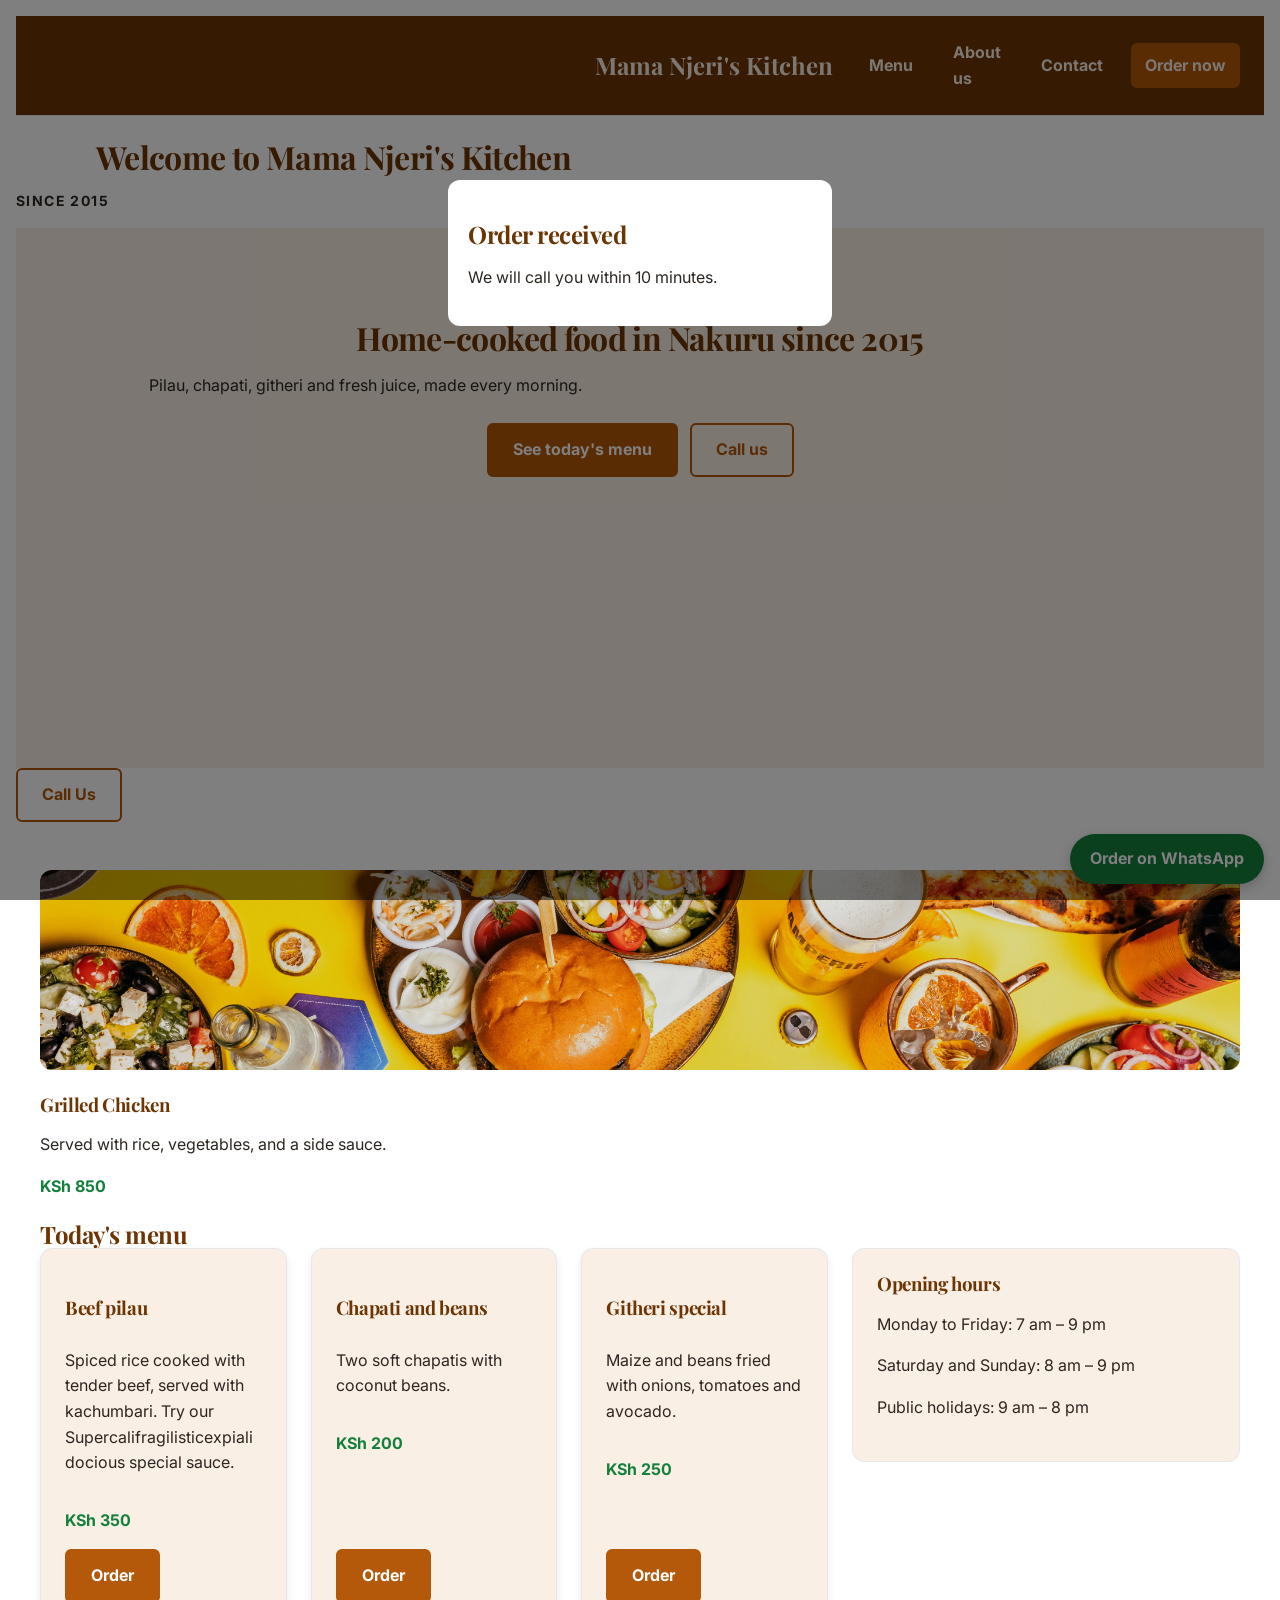
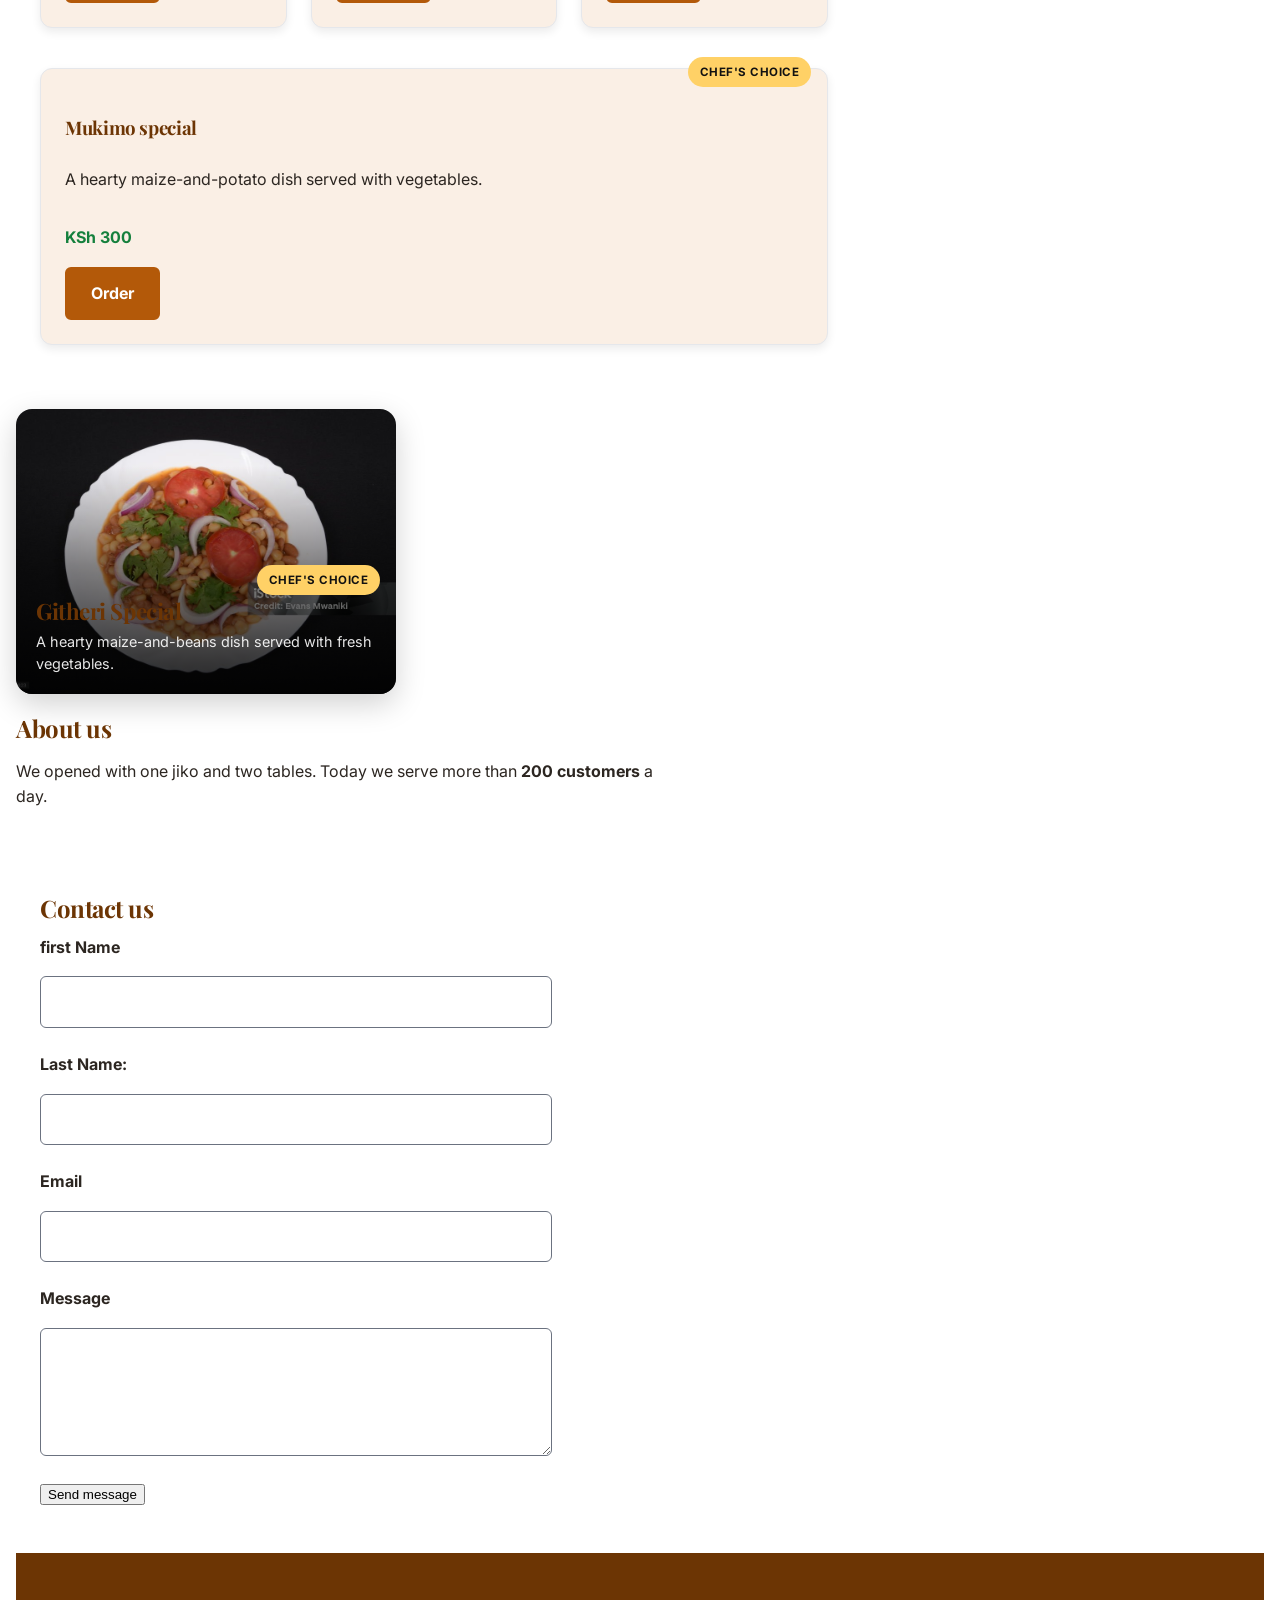
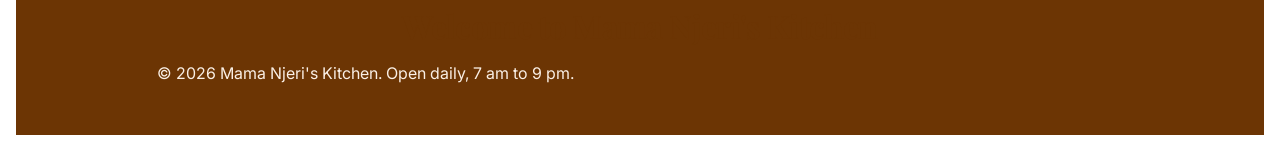
==== index.html @ 6c10e39e "Move site files to repository root" ====
<!doctype html>
<html lang="en">
  <head>
    <meta charset="UTF-8" />
    <meta name="viewport" content="width=device-width, initial-scale=1.0" />
    <title>Mama Njeri's Kitchen</title>
    <link rel="stylesheet" href="styles.css" />
    <link rel="stylesheet" href="styles.css">
    <link rel="stylesheet" href="debug.css">
</head>

</style>
  </head>
  <body>
    <header class="site-header">
      <div class="container">
        <h1>Welcome to Mama Njeri's Kitchen</h1>
      </div>
      <p class="logo">Mama Njeri's Kitchen</p>
      <nav class="main-nav">
        <a href="#menu">Menu</a>
        <a href="#about">About us</a>
        <a href="#contact">Contact</a>
        <a class="button" href="#contact">Order now</a>
      </nav>
      <link rel="preconnect" href="https://fonts.googleapis.com" />
      <link rel="preconnect" href="https://fonts.gstatic.com" crossorigin />
      <link
           href="https://fonts.googleapis.com/css2?family=Inter:wght@400;700&family=Playfair+Display:wght@700&display=swap" rel="stylesheet"/>
      <link rel="stylesheet" href="styles.css" />
      <link rel="stylesheet" href="debug.css" />
    </header>

    <main>
      <div class="container">
        <h1>Welcome to Mama Njeri's Kitchen</h1>
      </div>
       <div class="backdrop">
       <div class="dialog">
       <h2>Order received</h2>
       <p>We will call you within 10 minutes.</p>
      </div>
      </div>
      <p class="eyebrow">Since 2015</p>
      <section class="hero">
  <h1>Home-cooked food in Nakuru since 2015</h1>

  <p>Pilau, chapati, githeri and fresh juice, made every morning.</p>

  <div class="hero__actions">
    <a class="button" href="#menu">See today's menu</a>

    <a class="button button--secondary" href="tel:+254717544278"> Call us </a>
  </div>
</section>
      <section class="order-section">
      <a
        class="whatsapp-button"
        href="https://wa.me/254712345678?   text=Hello%2C%20I%20would%20like%20to%20place%20an%20order."
        target="_blank" rel="noopener" >Order on WhatsApp
        <a class="button button--secondary" href="tel:+254712345678">Call Us</a>
      </a>
    </section>


      <section id="menu">
  <div class="menu-card">
    <img
      src="images/adrian-infernus-food.jpg"
      alt="Grilled chicken served with rice and vegetables"
      class="menu-card-image"
    />
    <h3>Grilled Chicken</h3>
    <p>Served with rice, vegetables, and a side sauce.</p>
    <p class="price">KSh 850</p>
  </div>

  <h2>Today's menu</h2>

  <div class="menu-layout">
    <div class="menu-list">
      <article class="card">
        <h3>Beef pilau</h3>
        <p>
          Spiced rice cooked with tender beef, served with kachumbari.
          Try our Supercalifragilisticexpialidocious special sauce.
        </p>
        <p class="price">KSh 350</p>
        <a class="button" href="#contact">Order</a>
      </article>

      <article class="card">
        <h3>Chapati and beans</h3>
        <p>Two soft chapatis with coconut beans.</p>
        <p class="price">KSh 200</p>
        <a class="button" href="#contact">Order</a>
      </article>

      <article class="card featured">
        <h3>Githeri special</h3>
        <p>Maize and beans fried with onions, tomatoes and avocado.</p>
        <p class="price">KSh 250</p>
        <a class="button" href="#contact">Order</a>
      </article>

      <article class="card featured">
        <span class="badge">Chef's choice</span>
        <h3>Mukimo special</h3>
        <p>A hearty maize-and-potato dish served with vegetables.</p>
        <p class="price">KSh 300</p>
        <a class="button" href="#contact">Order</a>
      </article>
    </div>

    <aside class="opening-hours" aria-labelledby="opening-hours-title">
      <h3 id="opening-hours-title">Opening hours</h3>
      <p>Monday to Friday: 7 am – 9 pm</p>
      <p>Saturday and Sunday: 8 am – 9 pm</p>
      <p>Public holidays: 9 am – 8 pm</p>
    </aside>
  </div>
</section>
    <article class="overlay-card">
        <img 
          src="images/Special-Githeri.jpg" width="1200px"
          alt="A plate of githeri served with fresh vegetables"
          class="overlay-card__image">

      <div class="overlay-card__overlay" aria-hidden="true"></div>

      <div class="overlay-card__content">
       <span class="badge">Chef's choice</span>
       <h3 class="overlay-card__title">Githeri Special</h3>
        <p class="overlay-card__text">
         A hearty maize-and-beans dish served with fresh vegetables.
       </p>
    </div>
    </article>


      </section>

      <section id="about">
        <h2>About us</h2>
        <p>
          We opened with one jiko and two tables. Today we serve more than
          <strong>200 customers</strong> a day.
        </p>
      </section>

      <section id="contact">
        <h2>Contact us</h2>
        <p class ="is-hidden">
          Thank you, we will reply within a day.

        </p>
        <form class="contact-form">
          <label for="firstname"> first Name</label>
          <input  type="text" id="firstname" name="firstname"
            type="text" autocomplete="given-name"
          />
          <label for="lastName">Last Name:</label>
          <input name="lastName" id="lastName"
            type="text" autocomplete="family-name"
          />
          <label for="email">Email</label>
          <input type="email" id="email" name="email"
            type="email" autocomplete="off"
          />
          <label for="message">Message</label>
          <textarea id="message" name="message" rows="4"></textarea>
          <button type="submit">Send message</button>
        </form>
      </section>
    </main>
    <footer class="site-footer">
      <div class="container">
        <h1>Welcome to Mama Njeri's Kitchen</h1>
      </div>
      <p>&copy; 2026 Mama Njeri's Kitchen. Open daily, 7 am to 9 pm.</p>
    </footer>
  </body>
</html>
---- styles.css ----
/* =========================================
   Design tokens
   ========================================= */

:root {
  --color-primary: hsl(28 90% 37%);
  --color-primary-light: hsl(28 76% 56%);
  --color-primary-dark: hsl(28 92% 22%);
  --color-primary-tint: hsl(28 67% 94%);
  --color-text: hsl(28 15% 15%);
  --color-text-light: hsl(28 15% 95%);
  --color-background: hsl(0 0% 100%);
  --color-link: hsl(28 90% 30%);
  --color-surface: hsl(0 0% 100%);
  --color-border: hsl(220 13% 91%);

  --font-family-base: "Inter", Arial, sans-serif;
  --font-family-heading: "Playfair Display", Georgia, serif;
  --font-size-small: 0.875rem;
  --font-size-body: 1rem;
  --font-size-large: 1.25rem;
  --font-size-heading: 1.5rem;
  --font-size-display: 2rem;
  --font-weight-normal: 400;
  --font-weight-bold: 700;

  --space-1: 0.25rem;
  --space-2: 0.5rem;
  --space-3: 0.75rem;
  --space-4: 1rem;
  --space-5: 1.25rem;
  --space-6: 1.5rem;
  --space-8: 2rem;
  --section-spacing: 3rem;

  --card-padding: 1.5rem;
  --card-border: var(--color-border);
  --card-radius: 12px;
  --menu-card-padding: 1.5rem;
  --menu-card-border-color: var(--color-border);
  --menu-card-border-radius: 12px;
  --menu-card-shadow: 0 4px 10px rgb(0 0 0 / 0.08);

  --z-badge: 1;
  --z-header: 10;
  --z-floating: 20;
  --z-modal: 100;
}

/* =========================================
   Reset and base styles
   ========================================= */

*,
*::before,
*::after {
  box-sizing: border-box;
}

html {
  scroll-padding-top: 5rem;
  scroll-behavior: smooth;
}

body {
  margin: 0;
  padding: var(--space-4);
  font-family: var(--font-family-base);
  font-size: var(--font-size-body);
  font-weight: var(--font-weight-normal);
  line-height: 1.6;
  color: var(--color-text);
  background-color: var(--color-background);
}

h1,
h2,
h3 {
  font-family: var(--font-family-heading);
  color: var(--color-primary-dark);
  line-height: 1.2;
  font-weight: var(--font-weight-bold);
  letter-spacing: -0.02em;
}

h1 {
  font-size: var(--font-size-display);
  margin-bottom: 0;
}

h2 {
  font-size: var(--font-size-heading);
  margin-bottom: 0;
}

h3 {
  margin-top: var(--space-6);
  margin-bottom: var(--space-3);
}

p,
li {
  max-width: 65ch;
}

p {
  margin-bottom: 1rem;
}

a {
  color: var(--color-link);
}

img {
  display: block;
  max-width: 100%;
  height: auto;
}

.container {
  width: min(100% - 2rem, 68rem);
  margin-inline: auto;
}

/* =========================================
   Header and navigation
   ========================================= */

.site-header {
  position: sticky;
  top: 0;
  z-index: var(--z-header);
  display: flex;
  flex-direction: row;
  align-items: center;
  justify-content: space-between;
  gap: var(--space-6);
  padding: var(--space-4) var(--space-6);
  background-color: var(--color-primary-dark);
  color: var(--color-primary-tint);
  border-bottom: 1px solid var(--color-border);
}

.logo {
  margin: 0;
  color: var(--color-primary-tint);
  font-family: var(--font-family-heading);
  font-size: 1.5rem;
  font-weight: var(--font-weight-bold);
  white-space: nowrap;
}

.logo-image {
  width: 3rem;
  height: 3rem;
  border-radius: 50%;
  object-fit: cover;
  flex-shrink: 0;
}

.main-nav {
  flex: 1;
  display: flex;
  flex-direction: row;
  align-items: center;
  gap: var(--space-4);
}

.main-nav a {
  display: inline-block;
  padding: var(--space-2) var(--space-3);
  color: var(--color-primary-tint);
  text-decoration: none;
  font-weight: var(--font-weight-bold);
  border-radius: 6px;
  transition:
    background-color 0.2s ease,
    color 0.2s ease;
}

.main-nav a:hover {
  background-color: rgb(255 255 255 / 0.12);
  color: #fff;
  text-decoration: underline;
}

.main-nav a:focus-visible {
  outline: 3px solid #f59e0b;
  outline-offset: 3px;
  background-color: rgb(255 255 255 / 0.12);
  color: #fff;
}

.main-nav .button {
  margin-left: auto;
  white-space: nowrap;
}

@media (max-width: 600px) {
  .site-header {
    flex-direction: column;
    align-items: flex-start;
  }

  .main-nav {
    flex-wrap: wrap;
  }
}

/* =========================================
   Hero and buttons
   ========================================= */

.hero {
  min-height: 60vh;
  padding: 4rem var(--space-6);
  margin-bottom: 0;
  text-align: center;
  background-color: var(--color-primary-tint);
}

.hero h1 {
  margin-bottom: var(--space-2);
}

.hero p {
  margin-bottom: 0;
}

.hero__actions {
  display: flex;
  flex-direction: column;
  align-items: center;
  gap: var(--space-3);
  margin-top: var(--space-6);
}

@media (min-width: 640px) {
  .hero__actions {
    flex-direction: row;
    justify-content: center;
    flex-wrap: wrap;
  }
}

.eyebrow {
  font-family: var(--font-family-base);
  font-size: var(--font-size-small);
  font-weight: var(--font-weight-bold);
  letter-spacing: 0.1em;
  text-transform: uppercase;
}

.button {
  display: inline-block;
  padding: var(--space-3) var(--space-6);
  color: #fff;
  background-color: var(--color-primary);
  border: 2px solid var(--color-primary);
  border-radius: 6px;
  font: inherit;
  font-weight: var(--font-weight-bold);
  text-decoration: none;
  cursor: pointer;
  transition:
    background-color 200ms ease,
    border-color 200ms ease,
    transform 100ms ease;
}

.button:hover {
  background-color: var(--color-primary-dark);
  border-color: var(--color-primary-dark);
}

.button:focus-visible {
  outline: 3px solid #f59e0b;
  outline-offset: 2px;
}

.button:active {
  transform: scale(0.97);
}

.button--secondary {
  color: var(--color-primary);
  background-color: transparent;
  border-color: currentColor;
}

.button--secondary:hover {
  color: #fff;
  background-color: var(--color-primary-light);
  border-color: var(--color-primary-light);
}

.menu-layout {
  display: flex;
  flex-wrap: wrap;
  align-items: flex-start;
  gap: var(--space-6);
}

.menu-list {
  flex: 1 1 40rem;
  min-width: 0;
}

.opening-hours {
  flex: 1 1 15rem;
  min-width: 0;
  padding: var(--card-padding);
  background-color: var(--color-primary-tint);
  border: 1px solid var(--card-border);
  border-radius: var(--card-radius);
}

.opening-hours h3 {
  margin-top: 0;
}
/* =========================================
   Menu cards
   ========================================= */

#menu {
  padding: var(--section-spacing) var(--space-6);
}

.menu-list {
  display: flex;
  flex-wrap: wrap;
  align-items: stretch;
  gap: var(--space-6);
}

.card {
  position: relative;
  display: flex;
  flex-direction: column;
  flex: 1 1 15rem;
  width: 100%;
  max-width: 100%;
  min-width: 0;
  margin-bottom: var(--space-4);
  padding: var(--card-padding);
  background-color: var(--color-primary-tint);
  border: 1px solid var(--card-border);
  border-radius: var(--card-radius);
  box-shadow: var(--menu-card-shadow);
  transition:
    transform 200ms ease-out,
    box-shadow 200ms ease-out;
}

.card:hover {
  transform: translateY(-4px);
  box-shadow: 0 8px 20px rgb(0 0 0 / 0.12);
}

.card h3,
.card p {
  min-width: 0;
  overflow-wrap: anywhere;
}

.card .button {
  margin-top: auto;
  align-self: flex-start;
}

.card + .card {
  margin-top: 0;
}

.menu-card-image {
  display: block;
  width: 100%;
  max-width: 100%;
  height: 200px;
  margin-bottom: var(--space-4);
  border-radius: var(--menu-card-border-radius);
  object-fit: cover;
}

.price,
.phone {
  color: #15803d;
  font-weight: var(--font-weight-bold);
  white-space: nowrap;
}

.badge {
  position: absolute;
  top: -0.75rem;
  right: var(--space-4);
  z-index: var(--z-badge);
  display: inline-block;
  margin-bottom: var(--space-2);
  padding: 0.35rem var(--space-3);
  color: #111;
  background-color: #ffd166;
  border-radius: 999px;
  font-size: 0.72rem;
  font-weight: var(--font-weight-bold);
  letter-spacing: 0.04em;
  text-transform: uppercase;
}

.old-price {
  text-decoration: line-through;
}

@media (max-width: 700px) {
  .menu-list {
    flex-direction: column;
  }
}

/* =========================================
   Overlay card
   ========================================= */

.overlay-card {
  position: relative;
  width: 100%;
  max-width: 380px;
  overflow: hidden;
  border-radius: 1rem;
  box-shadow: 0 10px 30px rgb(0 0 0 / 0.18);
  isolation: isolate;
}

.overlay-card__image {
  display: block;
  width: 100%;
  aspect-ratio: 4 / 3;
  object-fit: cover;
  transition: transform 0.4s ease;
}

.overlay-card:hover .overlay-card__image {
  transform: scale(1.05);
}

.overlay-card__overlay {
  position: absolute;
  inset: 0;
  z-index: 1;
  background: linear-gradient(
    to top,
    rgb(0 0 0 / 0.85) 0%,
    rgb(0 0 0 / 0.45) 45%,
    rgb(0 0 0 / 0) 80%
  );
  pointer-events: none;
}

.overlay-card__content {
  position: absolute;
  inset: auto 0 0 0;
  z-index: 2;
  padding: var(--space-5);
  color: #fff;
}

.overlay-card__title {
  margin: 0 0 0.35rem;
  font-size: clamp(1.15rem, 2.5vw, 1.4rem);
  font-weight: var(--font-weight-bold);
  line-height: 1.25;
}

.overlay-card__text {
  margin: 0;
  font-size: 0.9rem;
  line-height: 1.5;
  color: rgb(255 255 255 / 0.9);
}

/* =========================================
   Dialog
   ========================================= */

.backdrop {
  position: fixed;
  inset: 0;
  z-index: var(--z-modal);
  background-color: rgb(0 0 0 / 0.5);
}

.dialog {
  max-width: 24rem;
  margin: 20vh auto 0;
  padding: var(--space-5);
  background-color: var(--color-surface);
  border-radius: 12px;
}

/* =========================================
   Contact form
   ========================================= */

#contact {
  padding: var(--section-spacing) var(--space-6);
}

.contact-form {
  display: flex;
  flex-direction: column;
  gap: var(--space-3);
  max-width: 32rem;
}

.contact-form label {
  display: block;
  margin-top: var(--space-3);
  margin-bottom: var(--space-1);
  font-weight: var(--font-weight-bold);
}

.contact-form input,
.contact-form textarea {
  display: block;
  width: 100%;
  max-width: 32rem;
  padding: var(--space-3);
  color: #1f2937;
  font: inherit;
  background-color: var(--color-surface);
  border: 1px solid #6b7280;
  border-radius: 6px;
  transition:
    border-color 200ms ease,
    box-shadow 200ms ease;
}

.contact-form textarea {
  resize: vertical;
}

.contact-form input:focus,
.contact-form textarea:focus {
  border-color: var(--color-primary);
  box-shadow: 0 0 0 3px rgb(230 126 34 / 0.25);
  outline: 3px solid var(--color-primary-light);
  outline-offset: 2px;
}

.contact-form input[type="email"]:user-invalid {
  border-color: #dc2626;
  background-color: #fef2f2;
  box-shadow: 0 0 0 3px rgb(220 38 38 / 0.2);
}

.email-error {
  display: none;
  margin-top: 0.35rem;
  color: #dc2626;
  font-size: var(--font-size-small);
}

.contact-form input[type="email"]:user-invalid + .email-error {
  display: block;
}

.contact-form button {
  align-self: flex-start;
  margin-top: var(--space-4);
}

/* =========================================
   WhatsApp button
   ========================================= */

.whatsapp-button {
  position: fixed;
  right: var(--space-4);
  bottom: var(--space-4);
  z-index: var(--z-floating);
  padding: var(--space-3) var(--space-5);
  color: #fff;
  background-color: #15803d;
  border-radius: 999px;
  font-weight: var(--font-weight-bold);
  text-decoration: none;
  box-shadow: 0 4px 12px rgb(0 0 0 / 0.2);
}

/* =========================================
   Footer
   ========================================= */

.site-footer {
  padding: var(--space-8) var(--space-6);
  color: var(--color-primary-tint);
  text-align: center;
  background-color: var(--color-primary-dark);
}

/* =========================================
   Utilities
   ========================================= */

.is-hidden {
  display: none;
}

.visually-hidden {
  position: absolute;
  width: 1px;
  height: 1px;
  padding: 0;
  margin: -1px;
  overflow: hidden;
  clip-path: inset(50%);
  white-space: nowrap;
  border: 0;
}

/* =========================================
   Reduced motion
   ========================================= */

@media (prefers-reduced-motion: reduce) {
  *,
  *::before,
  *::after {
    animation-duration: 0.01ms !important;
    animation-iteration-count: 1 !important;
    transition-duration: 0.01ms !important;
    scroll-behavior: auto !important;
  }
}
---- styles.css ----
/* =========================================
   Design tokens
   ========================================= */

:root {
  --color-primary: hsl(28 90% 37%);
  --color-primary-light: hsl(28 76% 56%);
  --color-primary-dark: hsl(28 92% 22%);
  --color-primary-tint: hsl(28 67% 94%);
  --color-text: hsl(28 15% 15%);
  --color-text-light: hsl(28 15% 95%);
  --color-background: hsl(0 0% 100%);
  --color-link: hsl(28 90% 30%);
  --color-surface: hsl(0 0% 100%);
  --color-border: hsl(220 13% 91%);

  --font-family-base: "Inter", Arial, sans-serif;
  --font-family-heading: "Playfair Display", Georgia, serif;
  --font-size-small: 0.875rem;
  --font-size-body: 1rem;
  --font-size-large: 1.25rem;
  --font-size-heading: 1.5rem;
  --font-size-display: 2rem;
  --font-weight-normal: 400;
  --font-weight-bold: 700;

  --space-1: 0.25rem;
  --space-2: 0.5rem;
  --space-3: 0.75rem;
  --space-4: 1rem;
  --space-5: 1.25rem;
  --space-6: 1.5rem;
  --space-8: 2rem;
  --section-spacing: 3rem;

  --card-padding: 1.5rem;
  --card-border: var(--color-border);
  --card-radius: 12px;
  --menu-card-padding: 1.5rem;
  --menu-card-border-color: var(--color-border);
  --menu-card-border-radius: 12px;
  --menu-card-shadow: 0 4px 10px rgb(0 0 0 / 0.08);

  --z-badge: 1;
  --z-header: 10;
  --z-floating: 20;
  --z-modal: 100;
}

/* =========================================
   Reset and base styles
   ========================================= */

*,
*::before,
*::after {
  box-sizing: border-box;
}

html {
  scroll-padding-top: 5rem;
  scroll-behavior: smooth;
}

body {
  margin: 0;
  padding: var(--space-4);
  font-family: var(--font-family-base);
  font-size: var(--font-size-body);
  font-weight: var(--font-weight-normal);
  line-height: 1.6;
  color: var(--color-text);
  background-color: var(--color-background);
}

h1,
h2,
h3 {
  font-family: var(--font-family-heading);
  color: var(--color-primary-dark);
  line-height: 1.2;
  font-weight: var(--font-weight-bold);
  letter-spacing: -0.02em;
}

h1 {
  font-size: var(--font-size-display);
  margin-bottom: 0;
}

h2 {
  font-size: var(--font-size-heading);
  margin-bottom: 0;
}

h3 {
  margin-top: var(--space-6);
  margin-bottom: var(--space-3);
}

p,
li {
  max-width: 65ch;
}

p {
  margin-bottom: 1rem;
}

a {
  color: var(--color-link);
}

img {
  display: block;
  max-width: 100%;
  height: auto;
}

.container {
  width: min(100% - 2rem, 68rem);
  margin-inline: auto;
}

/* =========================================
   Header and navigation
   ========================================= */

.site-header {
  position: sticky;
  top: 0;
  z-index: var(--z-header);
  display: flex;
  flex-direction: row;
  align-items: center;
  justify-content: space-between;
  gap: var(--space-6);
  padding: var(--space-4) var(--space-6);
  background-color: var(--color-primary-dark);
  color: var(--color-primary-tint);
  border-bottom: 1px solid var(--color-border);
}

.logo {
  margin: 0;
  color: var(--color-primary-tint);
  font-family: var(--font-family-heading);
  font-size: 1.5rem;
  font-weight: var(--font-weight-bold);
  white-space: nowrap;
}

.logo-image {
  width: 3rem;
  height: 3rem;
  border-radius: 50%;
  object-fit: cover;
  flex-shrink: 0;
}

.main-nav {
  flex: 1;
  display: flex;
  flex-direction: row;
  align-items: center;
  gap: var(--space-4);
}

.main-nav a {
  display: inline-block;
  padding: var(--space-2) var(--space-3);
  color: var(--color-primary-tint);
  text-decoration: none;
  font-weight: var(--font-weight-bold);
  border-radius: 6px;
  transition:
    background-color 0.2s ease,
    color 0.2s ease;
}

.main-nav a:hover {
  background-color: rgb(255 255 255 / 0.12);
  color: #fff;
  text-decoration: underline;
}

.main-nav a:focus-visible {
  outline: 3px solid #f59e0b;
  outline-offset: 3px;
  background-color: rgb(255 255 255 / 0.12);
  color: #fff;
}

.main-nav .button {
  margin-left: auto;
  white-space: nowrap;
}

@media (max-width: 600px) {
  .site-header {
    flex-direction: column;
    align-items: flex-start;
  }

  .main-nav {
    flex-wrap: wrap;
  }
}

/* =========================================
   Hero and buttons
   ========================================= */

.hero {
  min-height: 60vh;
  padding: 4rem var(--space-6);
  margin-bottom: 0;
  text-align: center;
  background-color: var(--color-primary-tint);
}

.hero h1 {
  margin-bottom: var(--space-2);
}

.hero p {
  margin-bottom: 0;
}

.hero__actions {
  display: flex;
  flex-direction: column;
  align-items: center;
  gap: var(--space-3);
  margin-top: var(--space-6);
}

@media (min-width: 640px) {
  .hero__actions {
    flex-direction: row;
    justify-content: center;
    flex-wrap: wrap;
  }
}

.eyebrow {
  font-family: var(--font-family-base);
  font-size: var(--font-size-small);
  font-weight: var(--font-weight-bold);
  letter-spacing: 0.1em;
  text-transform: uppercase;
}

.button {
  display: inline-block;
  padding: var(--space-3) var(--space-6);
  color: #fff;
  background-color: var(--color-primary);
  border: 2px solid var(--color-primary);
  border-radius: 6px;
  font: inherit;
  font-weight: var(--font-weight-bold);
  text-decoration: none;
  cursor: pointer;
  transition:
    background-color 200ms ease,
    border-color 200ms ease,
    transform 100ms ease;
}

.button:hover {
  background-color: var(--color-primary-dark);
  border-color: var(--color-primary-dark);
}

.button:focus-visible {
  outline: 3px solid #f59e0b;
  outline-offset: 2px;
}

.button:active {
  transform: scale(0.97);
}

.button--secondary {
  color: var(--color-primary);
  background-color: transparent;
  border-color: currentColor;
}

.button--secondary:hover {
  color: #fff;
  background-color: var(--color-primary-light);
  border-color: var(--color-primary-light);
}

.menu-layout {
  display: flex;
  flex-wrap: wrap;
  align-items: flex-start;
  gap: var(--space-6);
}

.menu-list {
  flex: 1 1 40rem;
  min-width: 0;
}

.opening-hours {
  flex: 1 1 15rem;
  min-width: 0;
  padding: var(--card-padding);
  background-color: var(--color-primary-tint);
  border: 1px solid var(--card-border);
  border-radius: var(--card-radius);
}

.opening-hours h3 {
  margin-top: 0;
}
/* =========================================
   Menu cards
   ========================================= */

#menu {
  padding: var(--section-spacing) var(--space-6);
}

.menu-list {
  display: flex;
  flex-wrap: wrap;
  align-items: stretch;
  gap: var(--space-6);
}

.card {
  position: relative;
  display: flex;
  flex-direction: column;
  flex: 1 1 15rem;
  width: 100%;
  max-width: 100%;
  min-width: 0;
  margin-bottom: var(--space-4);
  padding: var(--card-padding);
  background-color: var(--color-primary-tint);
  border: 1px solid var(--card-border);
  border-radius: var(--card-radius);
  box-shadow: var(--menu-card-shadow);
  transition:
    transform 200ms ease-out,
    box-shadow 200ms ease-out;
}

.card:hover {
  transform: translateY(-4px);
  box-shadow: 0 8px 20px rgb(0 0 0 / 0.12);
}

.card h3,
.card p {
  min-width: 0;
  overflow-wrap: anywhere;
}

.card .button {
  margin-top: auto;
  align-self: flex-start;
}

.card + .card {
  margin-top: 0;
}

.menu-card-image {
  display: block;
  width: 100%;
  max-width: 100%;
  height: 200px;
  margin-bottom: var(--space-4);
  border-radius: var(--menu-card-border-radius);
  object-fit: cover;
}

.price,
.phone {
  color: #15803d;
  font-weight: var(--font-weight-bold);
  white-space: nowrap;
}

.badge {
  position: absolute;
  top: -0.75rem;
  right: var(--space-4);
  z-index: var(--z-badge);
  display: inline-block;
  margin-bottom: var(--space-2);
  padding: 0.35rem var(--space-3);
  color: #111;
  background-color: #ffd166;
  border-radius: 999px;
  font-size: 0.72rem;
  font-weight: var(--font-weight-bold);
  letter-spacing: 0.04em;
  text-transform: uppercase;
}

.old-price {
  text-decoration: line-through;
}

@media (max-width: 700px) {
  .menu-list {
    flex-direction: column;
  }
}

/* =========================================
   Overlay card
   ========================================= */

.overlay-card {
  position: relative;
  width: 100%;
  max-width: 380px;
  overflow: hidden;
  border-radius: 1rem;
  box-shadow: 0 10px 30px rgb(0 0 0 / 0.18);
  isolation: isolate;
}

.overlay-card__image {
  display: block;
  width: 100%;
  aspect-ratio: 4 / 3;
  object-fit: cover;
  transition: transform 0.4s ease;
}

.overlay-card:hover .overlay-card__image {
  transform: scale(1.05);
}

.overlay-card__overlay {
  position: absolute;
  inset: 0;
  z-index: 1;
  background: linear-gradient(
    to top,
    rgb(0 0 0 / 0.85) 0%,
    rgb(0 0 0 / 0.45) 45%,
    rgb(0 0 0 / 0) 80%
  );
  pointer-events: none;
}

.overlay-card__content {
  position: absolute;
  inset: auto 0 0 0;
  z-index: 2;
  padding: var(--space-5);
  color: #fff;
}

.overlay-card__title {
  margin: 0 0 0.35rem;
  font-size: clamp(1.15rem, 2.5vw, 1.4rem);
  font-weight: var(--font-weight-bold);
  line-height: 1.25;
}

.overlay-card__text {
  margin: 0;
  font-size: 0.9rem;
  line-height: 1.5;
  color: rgb(255 255 255 / 0.9);
}

/* =========================================
   Dialog
   ========================================= */

.backdrop {
  position: fixed;
  inset: 0;
  z-index: var(--z-modal);
  background-color: rgb(0 0 0 / 0.5);
}

.dialog {
  max-width: 24rem;
  margin: 20vh auto 0;
  padding: var(--space-5);
  background-color: var(--color-surface);
  border-radius: 12px;
}

/* =========================================
   Contact form
   ========================================= */

#contact {
  padding: var(--section-spacing) var(--space-6);
}

.contact-form {
  display: flex;
  flex-direction: column;
  gap: var(--space-3);
  max-width: 32rem;
}

.contact-form label {
  display: block;
  margin-top: var(--space-3);
  margin-bottom: var(--space-1);
  font-weight: var(--font-weight-bold);
}

.contact-form input,
.contact-form textarea {
  display: block;
  width: 100%;
  max-width: 32rem;
  padding: var(--space-3);
  color: #1f2937;
  font: inherit;
  background-color: var(--color-surface);
  border: 1px solid #6b7280;
  border-radius: 6px;
  transition:
    border-color 200ms ease,
    box-shadow 200ms ease;
}

.contact-form textarea {
  resize: vertical;
}

.contact-form input:focus,
.contact-form textarea:focus {
  border-color: var(--color-primary);
  box-shadow: 0 0 0 3px rgb(230 126 34 / 0.25);
  outline: 3px solid var(--color-primary-light);
  outline-offset: 2px;
}

.contact-form input[type="email"]:user-invalid {
  border-color: #dc2626;
  background-color: #fef2f2;
  box-shadow: 0 0 0 3px rgb(220 38 38 / 0.2);
}

.email-error {
  display: none;
  margin-top: 0.35rem;
  color: #dc2626;
  font-size: var(--font-size-small);
}

.contact-form input[type="email"]:user-invalid + .email-error {
  display: block;
}

.contact-form button {
  align-self: flex-start;
  margin-top: var(--space-4);
}

/* =========================================
   WhatsApp button
   ========================================= */

.whatsapp-button {
  position: fixed;
  right: var(--space-4);
  bottom: var(--space-4);
  z-index: var(--z-floating);
  padding: var(--space-3) var(--space-5);
  color: #fff;
  background-color: #15803d;
  border-radius: 999px;
  font-weight: var(--font-weight-bold);
  text-decoration: none;
  box-shadow: 0 4px 12px rgb(0 0 0 / 0.2);
}

/* =========================================
   Footer
   ========================================= */

.site-footer {
  padding: var(--space-8) var(--space-6);
  color: var(--color-primary-tint);
  text-align: center;
  background-color: var(--color-primary-dark);
}

/* =========================================
   Utilities
   ========================================= */

.is-hidden {
  display: none;
}

.visually-hidden {
  position: absolute;
  width: 1px;
  height: 1px;
  padding: 0;
  margin: -1px;
  overflow: hidden;
  clip-path: inset(50%);
  white-space: nowrap;
  border: 0;
}

/* =========================================
   Reduced motion
   ========================================= */

@media (prefers-reduced-motion: reduce) {
  *,
  *::before,
  *::after {
    animation-duration: 0.01ms !important;
    animation-iteration-count: 1 !important;
    transition-duration: 0.01ms !important;
    scroll-behavior: auto !important;
  }
}
---- styles.css ----
/* =========================================
   Design tokens
   ========================================= */

:root {
  --color-primary: hsl(28 90% 37%);
  --color-primary-light: hsl(28 76% 56%);
  --color-primary-dark: hsl(28 92% 22%);
  --color-primary-tint: hsl(28 67% 94%);
  --color-text: hsl(28 15% 15%);
  --color-text-light: hsl(28 15% 95%);
  --color-background: hsl(0 0% 100%);
  --color-link: hsl(28 90% 30%);
  --color-surface: hsl(0 0% 100%);
  --color-border: hsl(220 13% 91%);

  --font-family-base: "Inter", Arial, sans-serif;
  --font-family-heading: "Playfair Display", Georgia, serif;
  --font-size-small: 0.875rem;
  --font-size-body: 1rem;
  --font-size-large: 1.25rem;
  --font-size-heading: 1.5rem;
  --font-size-display: 2rem;
  --font-weight-normal: 400;
  --font-weight-bold: 700;

  --space-1: 0.25rem;
  --space-2: 0.5rem;
  --space-3: 0.75rem;
  --space-4: 1rem;
  --space-5: 1.25rem;
  --space-6: 1.5rem;
  --space-8: 2rem;
  --section-spacing: 3rem;

  --card-padding: 1.5rem;
  --card-border: var(--color-border);
  --card-radius: 12px;
  --menu-card-padding: 1.5rem;
  --menu-card-border-color: var(--color-border);
  --menu-card-border-radius: 12px;
  --menu-card-shadow: 0 4px 10px rgb(0 0 0 / 0.08);

  --z-badge: 1;
  --z-header: 10;
  --z-floating: 20;
  --z-modal: 100;
}

/* =========================================
   Reset and base styles
   ========================================= */

*,
*::before,
*::after {
  box-sizing: border-box;
}

html {
  scroll-padding-top: 5rem;
  scroll-behavior: smooth;
}

body {
  margin: 0;
  padding: var(--space-4);
  font-family: var(--font-family-base);
  font-size: var(--font-size-body);
  font-weight: var(--font-weight-normal);
  line-height: 1.6;
  color: var(--color-text);
  background-color: var(--color-background);
}

h1,
h2,
h3 {
  font-family: var(--font-family-heading);
  color: var(--color-primary-dark);
  line-height: 1.2;
  font-weight: var(--font-weight-bold);
  letter-spacing: -0.02em;
}

h1 {
  font-size: var(--font-size-display);
  margin-bottom: 0;
}

h2 {
  font-size: var(--font-size-heading);
  margin-bottom: 0;
}

h3 {
  margin-top: var(--space-6);
  margin-bottom: var(--space-3);
}

p,
li {
  max-width: 65ch;
}

p {
  margin-bottom: 1rem;
}

a {
  color: var(--color-link);
}

img {
  display: block;
  max-width: 100%;
  height: auto;
}

.container {
  width: min(100% - 2rem, 68rem);
  margin-inline: auto;
}

/* =========================================
   Header and navigation
   ========================================= */

.site-header {
  position: sticky;
  top: 0;
  z-index: var(--z-header);
  display: flex;
  flex-direction: row;
  align-items: center;
  justify-content: space-between;
  gap: var(--space-6);
  padding: var(--space-4) var(--space-6);
  background-color: var(--color-primary-dark);
  color: var(--color-primary-tint);
  border-bottom: 1px solid var(--color-border);
}

.logo {
  margin: 0;
  color: var(--color-primary-tint);
  font-family: var(--font-family-heading);
  font-size: 1.5rem;
  font-weight: var(--font-weight-bold);
  white-space: nowrap;
}

.logo-image {
  width: 3rem;
  height: 3rem;
  border-radius: 50%;
  object-fit: cover;
  flex-shrink: 0;
}

.main-nav {
  flex: 1;
  display: flex;
  flex-direction: row;
  align-items: center;
  gap: var(--space-4);
}

.main-nav a {
  display: inline-block;
  padding: var(--space-2) var(--space-3);
  color: var(--color-primary-tint);
  text-decoration: none;
  font-weight: var(--font-weight-bold);
  border-radius: 6px;
  transition:
    background-color 0.2s ease,
    color 0.2s ease;
}

.main-nav a:hover {
  background-color: rgb(255 255 255 / 0.12);
  color: #fff;
  text-decoration: underline;
}

.main-nav a:focus-visible {
  outline: 3px solid #f59e0b;
  outline-offset: 3px;
  background-color: rgb(255 255 255 / 0.12);
  color: #fff;
}

.main-nav .button {
  margin-left: auto;
  white-space: nowrap;
}

@media (max-width: 600px) {
  .site-header {
    flex-direction: column;
    align-items: flex-start;
  }

  .main-nav {
    flex-wrap: wrap;
  }
}

/* =========================================
   Hero and buttons
   ========================================= */

.hero {
  min-height: 60vh;
  padding: 4rem var(--space-6);
  margin-bottom: 0;
  text-align: center;
  background-color: var(--color-primary-tint);
}

.hero h1 {
  margin-bottom: var(--space-2);
}

.hero p {
  margin-bottom: 0;
}

.hero__actions {
  display: flex;
  flex-direction: column;
  align-items: center;
  gap: var(--space-3);
  margin-top: var(--space-6);
}

@media (min-width: 640px) {
  .hero__actions {
    flex-direction: row;
    justify-content: center;
    flex-wrap: wrap;
  }
}

.eyebrow {
  font-family: var(--font-family-base);
  font-size: var(--font-size-small);
  font-weight: var(--font-weight-bold);
  letter-spacing: 0.1em;
  text-transform: uppercase;
}

.button {
  display: inline-block;
  padding: var(--space-3) var(--space-6);
  color: #fff;
  background-color: var(--color-primary);
  border: 2px solid var(--color-primary);
  border-radius: 6px;
  font: inherit;
  font-weight: var(--font-weight-bold);
  text-decoration: none;
  cursor: pointer;
  transition:
    background-color 200ms ease,
    border-color 200ms ease,
    transform 100ms ease;
}

.button:hover {
  background-color: var(--color-primary-dark);
  border-color: var(--color-primary-dark);
}

.button:focus-visible {
  outline: 3px solid #f59e0b;
  outline-offset: 2px;
}

.button:active {
  transform: scale(0.97);
}

.button--secondary {
  color: var(--color-primary);
  background-color: transparent;
  border-color: currentColor;
}

.button--secondary:hover {
  color: #fff;
  background-color: var(--color-primary-light);
  border-color: var(--color-primary-light);
}

.menu-layout {
  display: flex;
  flex-wrap: wrap;
  align-items: flex-start;
  gap: var(--space-6);
}

.menu-list {
  flex: 1 1 40rem;
  min-width: 0;
}

.opening-hours {
  flex: 1 1 15rem;
  min-width: 0;
  padding: var(--card-padding);
  background-color: var(--color-primary-tint);
  border: 1px solid var(--card-border);
  border-radius: var(--card-radius);
}

.opening-hours h3 {
  margin-top: 0;
}
/* =========================================
   Menu cards
   ========================================= */

#menu {
  padding: var(--section-spacing) var(--space-6);
}

.menu-list {
  display: flex;
  flex-wrap: wrap;
  align-items: stretch;
  gap: var(--space-6);
}

.card {
  position: relative;
  display: flex;
  flex-direction: column;
  flex: 1 1 15rem;
  width: 100%;
  max-width: 100%;
  min-width: 0;
  margin-bottom: var(--space-4);
  padding: var(--card-padding);
  background-color: var(--color-primary-tint);
  border: 1px solid var(--card-border);
  border-radius: var(--card-radius);
  box-shadow: var(--menu-card-shadow);
  transition:
    transform 200ms ease-out,
    box-shadow 200ms ease-out;
}

.card:hover {
  transform: translateY(-4px);
  box-shadow: 0 8px 20px rgb(0 0 0 / 0.12);
}

.card h3,
.card p {
  min-width: 0;
  overflow-wrap: anywhere;
}

.card .button {
  margin-top: auto;
  align-self: flex-start;
}

.card + .card {
  margin-top: 0;
}

.menu-card-image {
  display: block;
  width: 100%;
  max-width: 100%;
  height: 200px;
  margin-bottom: var(--space-4);
  border-radius: var(--menu-card-border-radius);
  object-fit: cover;
}

.price,
.phone {
  color: #15803d;
  font-weight: var(--font-weight-bold);
  white-space: nowrap;
}

.badge {
  position: absolute;
  top: -0.75rem;
  right: var(--space-4);
  z-index: var(--z-badge);
  display: inline-block;
  margin-bottom: var(--space-2);
  padding: 0.35rem var(--space-3);
  color: #111;
  background-color: #ffd166;
  border-radius: 999px;
  font-size: 0.72rem;
  font-weight: var(--font-weight-bold);
  letter-spacing: 0.04em;
  text-transform: uppercase;
}

.old-price {
  text-decoration: line-through;
}

@media (max-width: 700px) {
  .menu-list {
    flex-direction: column;
  }
}

/* =========================================
   Overlay card
   ========================================= */

.overlay-card {
  position: relative;
  width: 100%;
  max-width: 380px;
  overflow: hidden;
  border-radius: 1rem;
  box-shadow: 0 10px 30px rgb(0 0 0 / 0.18);
  isolation: isolate;
}

.overlay-card__image {
  display: block;
  width: 100%;
  aspect-ratio: 4 / 3;
  object-fit: cover;
  transition: transform 0.4s ease;
}

.overlay-card:hover .overlay-card__image {
  transform: scale(1.05);
}

.overlay-card__overlay {
  position: absolute;
  inset: 0;
  z-index: 1;
  background: linear-gradient(
    to top,
    rgb(0 0 0 / 0.85) 0%,
    rgb(0 0 0 / 0.45) 45%,
    rgb(0 0 0 / 0) 80%
  );
  pointer-events: none;
}

.overlay-card__content {
  position: absolute;
  inset: auto 0 0 0;
  z-index: 2;
  padding: var(--space-5);
  color: #fff;
}

.overlay-card__title {
  margin: 0 0 0.35rem;
  font-size: clamp(1.15rem, 2.5vw, 1.4rem);
  font-weight: var(--font-weight-bold);
  line-height: 1.25;
}

.overlay-card__text {
  margin: 0;
  font-size: 0.9rem;
  line-height: 1.5;
  color: rgb(255 255 255 / 0.9);
}

/* =========================================
   Dialog
   ========================================= */

.backdrop {
  position: fixed;
  inset: 0;
  z-index: var(--z-modal);
  background-color: rgb(0 0 0 / 0.5);
}

.dialog {
  max-width: 24rem;
  margin: 20vh auto 0;
  padding: var(--space-5);
  background-color: var(--color-surface);
  border-radius: 12px;
}

/* =========================================
   Contact form
   ========================================= */

#contact {
  padding: var(--section-spacing) var(--space-6);
}

.contact-form {
  display: flex;
  flex-direction: column;
  gap: var(--space-3);
  max-width: 32rem;
}

.contact-form label {
  display: block;
  margin-top: var(--space-3);
  margin-bottom: var(--space-1);
  font-weight: var(--font-weight-bold);
}

.contact-form input,
.contact-form textarea {
  display: block;
  width: 100%;
  max-width: 32rem;
  padding: var(--space-3);
  color: #1f2937;
  font: inherit;
  background-color: var(--color-surface);
  border: 1px solid #6b7280;
  border-radius: 6px;
  transition:
    border-color 200ms ease,
    box-shadow 200ms ease;
}

.contact-form textarea {
  resize: vertical;
}

.contact-form input:focus,
.contact-form textarea:focus {
  border-color: var(--color-primary);
  box-shadow: 0 0 0 3px rgb(230 126 34 / 0.25);
  outline: 3px solid var(--color-primary-light);
  outline-offset: 2px;
}

.contact-form input[type="email"]:user-invalid {
  border-color: #dc2626;
  background-color: #fef2f2;
  box-shadow: 0 0 0 3px rgb(220 38 38 / 0.2);
}

.email-error {
  display: none;
  margin-top: 0.35rem;
  color: #dc2626;
  font-size: var(--font-size-small);
}

.contact-form input[type="email"]:user-invalid + .email-error {
  display: block;
}

.contact-form button {
  align-self: flex-start;
  margin-top: var(--space-4);
}

/* =========================================
   WhatsApp button
   ========================================= */

.whatsapp-button {
  position: fixed;
  right: var(--space-4);
  bottom: var(--space-4);
  z-index: var(--z-floating);
  padding: var(--space-3) var(--space-5);
  color: #fff;
  background-color: #15803d;
  border-radius: 999px;
  font-weight: var(--font-weight-bold);
  text-decoration: none;
  box-shadow: 0 4px 12px rgb(0 0 0 / 0.2);
}

/* =========================================
   Footer
   ========================================= */

.site-footer {
  padding: var(--space-8) var(--space-6);
  color: var(--color-primary-tint);
  text-align: center;
  background-color: var(--color-primary-dark);
}

/* =========================================
   Utilities
   ========================================= */

.is-hidden {
  display: none;
}

.visually-hidden {
  position: absolute;
  width: 1px;
  height: 1px;
  padding: 0;
  margin: -1px;
  overflow: hidden;
  clip-path: inset(50%);
  white-space: nowrap;
  border: 0;
}

/* =========================================
   Reduced motion
   ========================================= */

@media (prefers-reduced-motion: reduce) {
  *,
  *::before,
  *::after {
    animation-duration: 0.01ms !important;
    animation-iteration-count: 1 !important;
    transition-duration: 0.01ms !important;
    scroll-behavior: auto !important;
  }
}
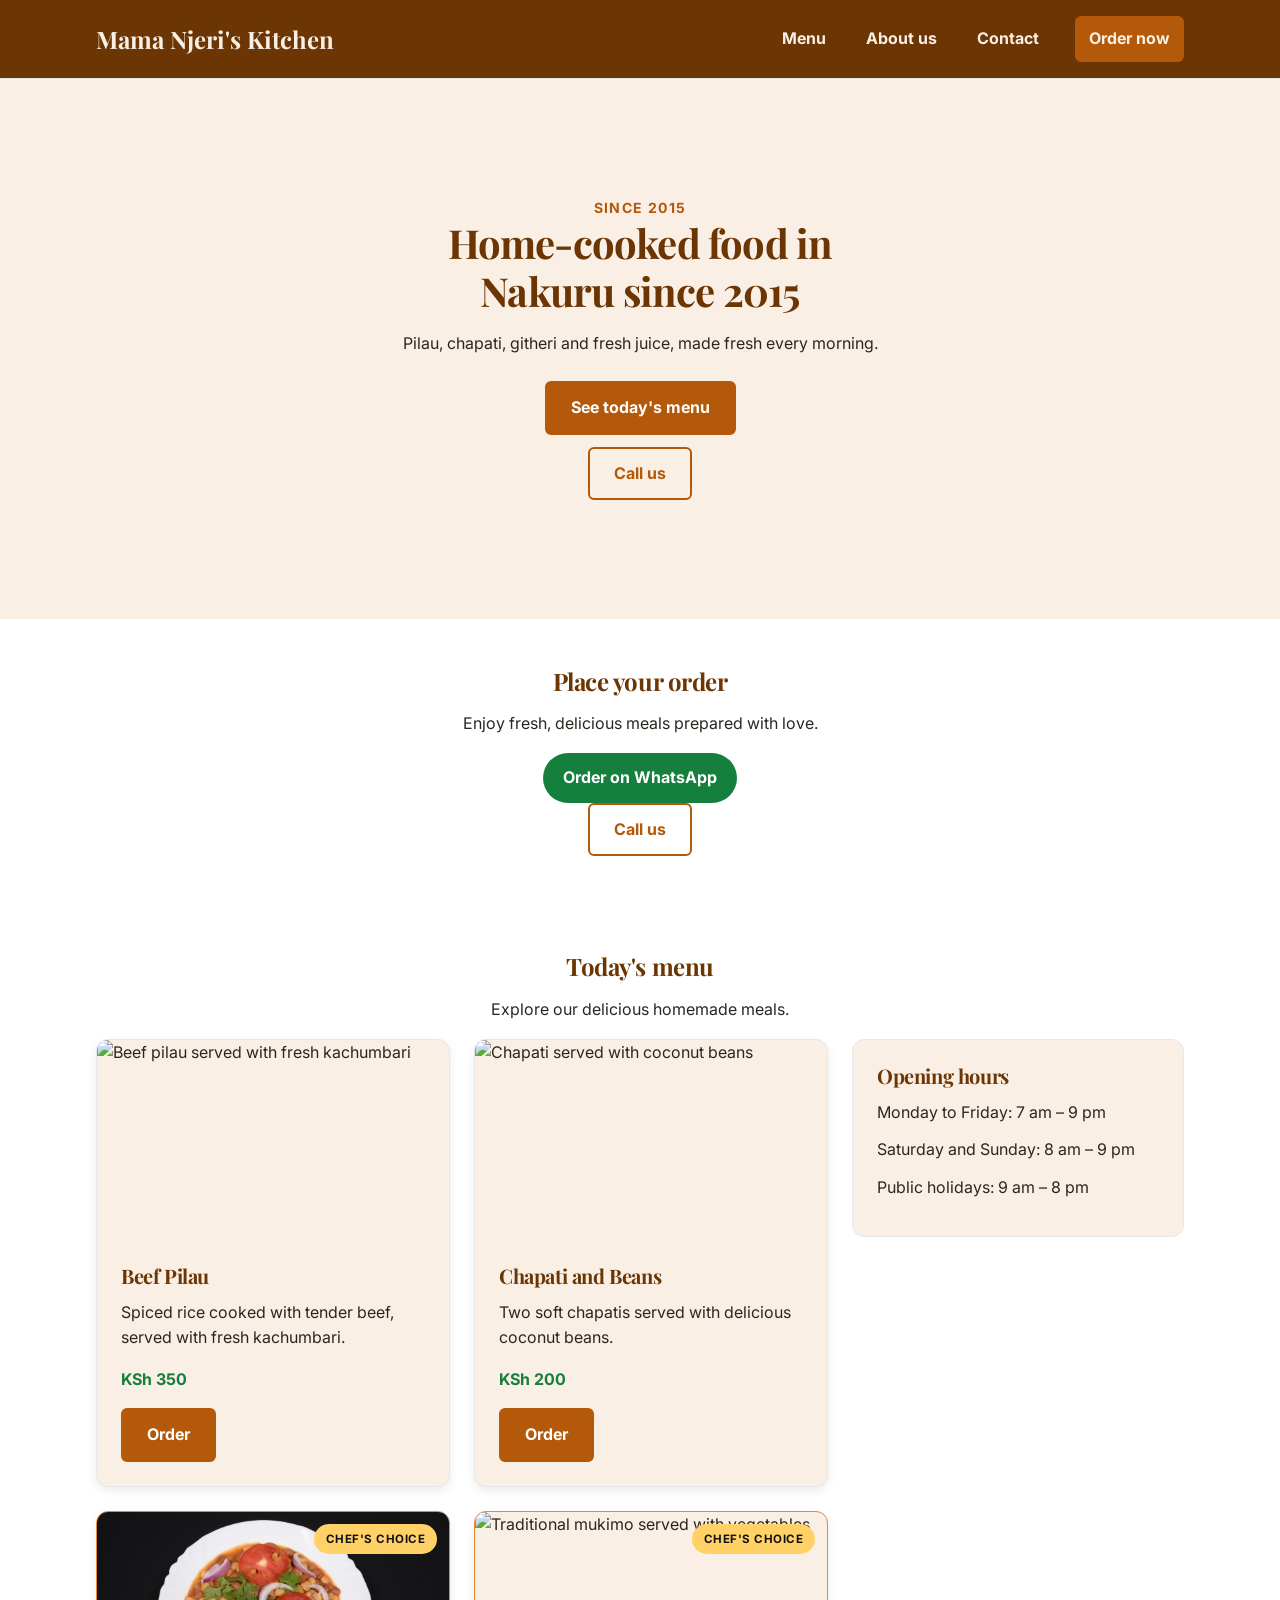
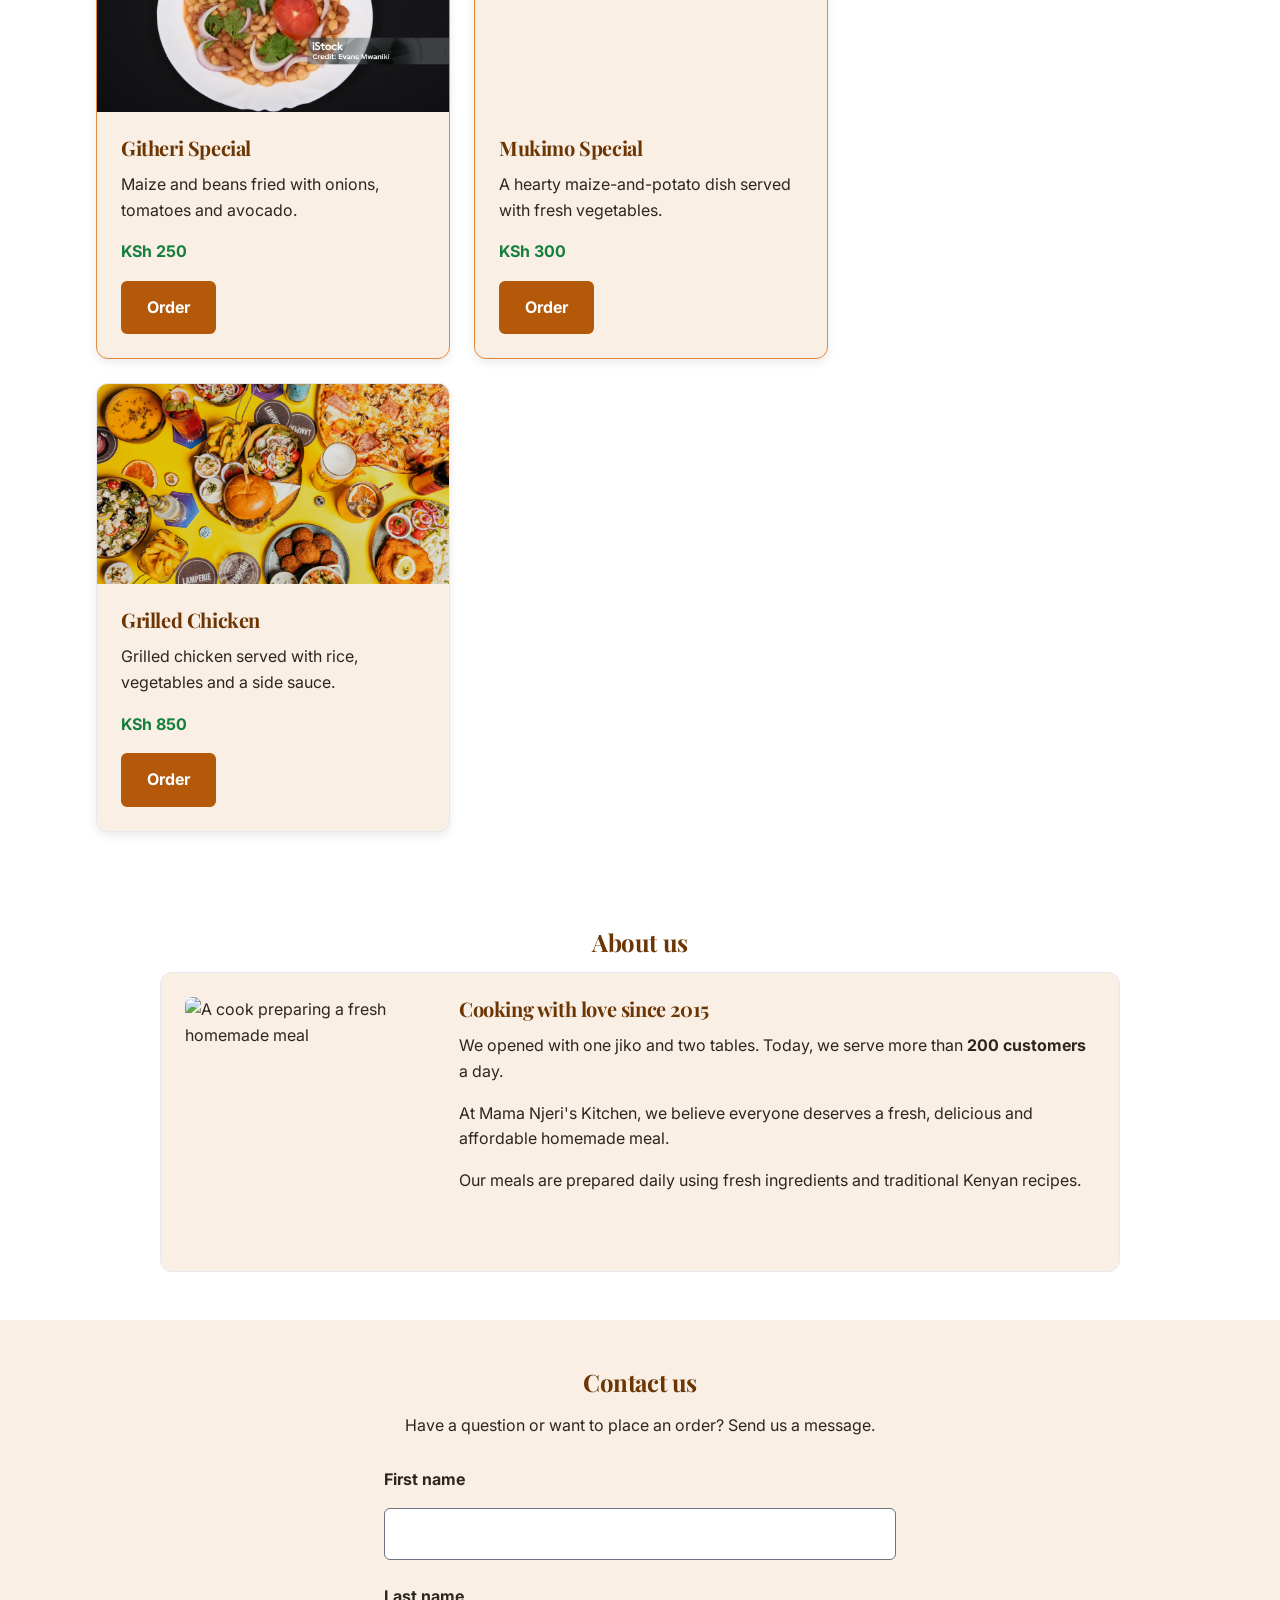
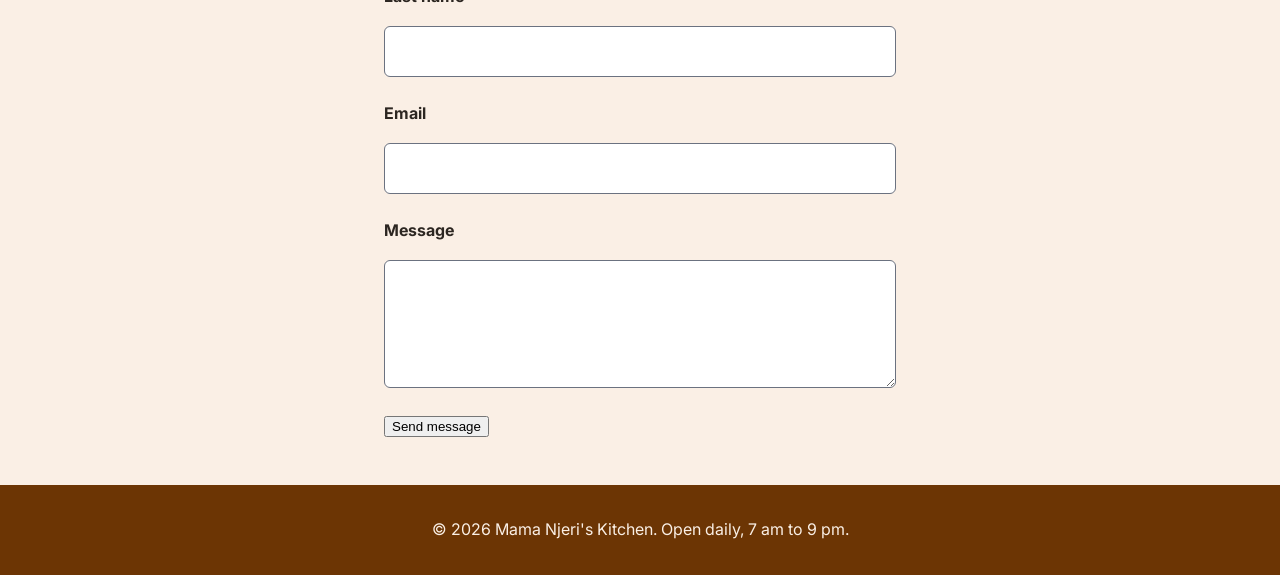
==== commit d6e74df9: "Navigation, card and media object patterns" ====
--- a/index.html
+++ b/index.html
@@ -1,183 +1,450 @@
-<!doctype html>
+
+<!DOCTYPE html>
 <html lang="en">
-  <head>
-    <meta charset="UTF-8" />
-    <meta name="viewport" content="width=device-width, initial-scale=1.0" />
-    <title>Mama Njeri's Kitchen</title>
-    <link rel="stylesheet" href="styles.css" />
-    <link rel="stylesheet" href="styles.css">
-    <link rel="stylesheet" href="debug.css">
+<head>
+  <meta charset="UTF-8">
+  <meta name="viewport" content="width=device-width, initial-scale=1.0">
+
+  <title>Mama Njeri's Kitchen</title>
+
+  <!-- Google Fonts -->
+  <link rel="preconnect" href="https://fonts.googleapis.com">
+  <link rel="preconnect" href="https://fonts.gstatic.com" crossorigin>
+
+  <link
+    href="https://fonts.googleapis.com/css2?family=Inter:wght@400;700&family=Playfair+Display:wght@700&display=swap"
+    rel="stylesheet"
+  >
+
+  <!-- Main stylesheet -->
+  <link rel="stylesheet" href="styles.css">
 </head>
 
-</style>
-  </head>
-  <body>
-    <header class="site-header">
+<body>
+
+  <!-- HEADER -->
+  <header class="site-header">
+
+    <div class="container">
+
+      <p class="logo">Mama Njeri's Kitchen</p>
+
+      <!-- Navigation using list structure -->
+      <nav class="main-nav" aria-label="Main navigation">
+
+        <ul class="nav-list">
+          <li>
+            <a href="#menu">Menu</a>
+          </li>
+
+          <li>
+            <a href="#about">About us</a>
+          </li>
+
+          <li>
+            <a href="#contact">Contact</a>
+          </li>
+
+          <li>
+            <a class="button" href="#contact">Order now</a>
+          </li>
+        </ul>
+
+      </nav>
+
+    </div>
+
+  </header>
+
+
+  <!-- MAIN CONTENT -->
+  <main>
+
+    <!-- HERO SECTION -->
+    <section class="hero">
+
       <div class="container">
-        <h1>Welcome to Mama Njeri's Kitchen</h1>
+
+        <p class="eyebrow">Since 2015</p>
+
+        <h1>Home-cooked food in Nakuru since 2015</h1>
+
+        <p>
+          Pilau, chapati, githeri and fresh juice,
+          made fresh every morning.
+        </p>
+
+        <div class="hero__actions">
+
+          <a class="button" href="#menu">
+            See today's menu
+          </a>
+
+          <a
+            class="button button--secondary"
+            href="tel:+254717544278"
+          >
+            Call us
+          </a>
+
+        </div>
+
       </div>
-      <p class="logo">Mama Njeri's Kitchen</p>
-      <nav class="main-nav">
-        <a href="#menu">Menu</a>
-        <a href="#about">About us</a>
-        <a href="#contact">Contact</a>
-        <a class="button" href="#contact">Order now</a>
-      </nav>
-      <link rel="preconnect" href="https://fonts.googleapis.com" />
-      <link rel="preconnect" href="https://fonts.gstatic.com" crossorigin />
-      <link
-           href="https://fonts.googleapis.com/css2?family=Inter:wght@400;700&family=Playfair+Display:wght@700&display=swap" rel="stylesheet"/>
-      <link rel="stylesheet" href="styles.css" />
-      <link rel="stylesheet" href="debug.css" />
-    </header>
-
-    <main>
+
+    </section>
+
+
+    <!-- ORDER SECTION -->
+    <section class="order-section">
+
       <div class="container">
-        <h1>Welcome to Mama Njeri's Kitchen</h1>
+
+        <h2>Place your order</h2>
+
+        <p>
+          Enjoy fresh, delicious meals prepared with love.
+        </p>
+
+        <a
+          class="whatsapp-button"
+          href="https://wa.me/254712345678?text=Hello%2C%20I%20would%20like%20to%20place%20an%20order."
+          target="_blank"
+          rel="noopener noreferrer"
+        >
+          Order on WhatsApp
+        </a>
+
+        <a
+          class="button button--secondary"
+          href="tel:+254712345678"
+        >
+          Call us
+        </a>
+
       </div>
-       <div class="backdrop">
-       <div class="dialog">
-       <h2>Order received</h2>
-       <p>We will call you within 10 minutes.</p>
+
+    </section>
+
+
+    <!-- MENU SECTION -->
+    <section id="menu" class="menu-section">
+
+      <div class="container">
+
+        <h2>Today's menu</h2>
+
+        <p>
+          Explore our delicious homemade meals.
+        </p>
+
+        <div class="menu-layout">
+
+          <!-- MENU LIST -->
+          <div class="menu-list">
+
+
+            <!-- MENU CARD 1 -->
+            <article class="card">
+
+              <img
+                src="images/beef-pilau.jpg"
+                alt="Beef pilau served with fresh kachumbari"
+                class="card__image"
+              >
+
+              <div class="card__content">
+
+                <h3>Beef Pilau</h3>
+
+                <p>
+                  Spiced rice cooked with tender beef,
+                  served with fresh kachumbari.
+                </p>
+
+                <p class="price">KSh 350</p>
+
+                <a class="button" href="#contact">
+                  Order
+                </a>
+
+              </div>
+
+            </article>
+
+
+            <!-- MENU CARD 2 -->
+            <article class="card">
+
+              <img
+                src="images/chapati-beans.jpg"
+                alt="Chapati served with coconut beans"
+                class="card__image"
+              >
+
+              <div class="card__content">
+
+                <h3>Chapati and Beans</h3>
+
+                <p>
+                  Two soft chapatis served with
+                  delicious coconut beans.
+                </p>
+
+                <p class="price">KSh 200</p>
+
+                <a class="button" href="#contact">
+                  Order
+                </a>
+
+              </div>
+
+            </article>
+
+
+            <!-- MENU CARD 3 -->
+            <article class="card featured">
+
+              <img
+                src="images/Special-Githeri.jpg"
+                alt="Githeri served with fresh vegetables"
+                class="card__image"
+              >
+
+              <div class="card__content">
+
+                <span class="badge">Chef's choice</span>
+
+                <h3>Githeri Special</h3>
+
+                <p>
+                  Maize and beans fried with onions,
+                  tomatoes and avocado.
+                </p>
+
+                <p class="price">KSh 250</p>
+
+                <a class="button" href="#contact">
+                  Order
+                </a>
+
+              </div>
+
+            </article>
+
+
+            <!-- MENU CARD 4 -->
+            <article class="card featured">
+
+              <img
+                src="images/mukimo.jpg"
+                alt="Traditional mukimo served with vegetables"
+                class="card__image"
+              >
+
+              <div class="card__content">
+
+                <span class="badge">Chef's choice</span>
+
+                <h3>Mukimo Special</h3>
+
+                <p>
+                  A hearty maize-and-potato dish
+                  served with fresh vegetables.
+                </p>
+
+                <p class="price">KSh 300</p>
+
+                <a class="button" href="#contact">
+                  Order
+                </a>
+
+              </div>
+
+            </article>
+
+
+            <!-- MENU CARD 5 -->
+            <article class="card">
+
+              <img
+                src="images/adrian-infernus-food.jpg"
+                alt="Grilled chicken served with rice and vegetables"
+                class="card__image"
+              >
+
+              <div class="card__content">
+
+                <h3>Grilled Chicken</h3>
+
+                <p>
+                  Grilled chicken served with rice,
+                  vegetables and a side sauce.
+                </p>
+
+                <p class="price">KSh 850</p>
+
+                <a class="button" href="#contact">
+                  Order
+                </a>
+
+              </div>
+
+            </article>
+
+          </div>
+
+
+          <!-- OPENING HOURS -->
+          <aside
+            class="opening-hours"
+            aria-labelledby="opening-hours-title"
+          >
+
+            <h3 id="opening-hours-title">
+              Opening hours
+            </h3>
+
+            <p>Monday to Friday: 7 am – 9 pm</p>
+
+            <p>Saturday and Sunday: 8 am – 9 pm</p>
+
+            <p>Public holidays: 9 am – 8 pm</p>
+
+          </aside>
+
+        </div>
+
       </div>
+
+    </section>
+
+
+    <!-- ABOUT SECTION WITH MEDIA OBJECT -->
+    <section id="about" class="about-section">
+
+      <div class="container">
+
+        <h2>About us</h2>
+
+        <!-- Media object -->
+        <article class="media">
+
+          <img
+            src="images/mama-njeri-cook.jpg"
+            alt="A cook preparing a fresh homemade meal"
+            class="media__image"
+          >
+
+          <div class="media__content">
+
+            <h3>Cooking with love since 2015</h3>
+
+            <p>
+              We opened with one jiko and two tables.
+              Today, we serve more than
+              <strong>200 customers</strong> a day.
+            </p>
+
+            <p>
+              At Mama Njeri's Kitchen, we believe
+              everyone deserves a fresh, delicious
+              and affordable homemade meal.
+            </p>
+
+            <p>
+              Our meals are prepared daily using
+              fresh ingredients and traditional
+              Kenyan recipes.
+            </p>
+
+          </div>
+
+        </article>
+
       </div>
-      <p class="eyebrow">Since 2015</p>
-      <section class="hero">
-  <h1>Home-cooked food in Nakuru since 2015</h1>
-
-  <p>Pilau, chapati, githeri and fresh juice, made every morning.</p>
-
-  <div class="hero__actions">
-    <a class="button" href="#menu">See today's menu</a>
-
-    <a class="button button--secondary" href="tel:+254717544278"> Call us </a>
-  </div>
-</section>
-      <section class="order-section">
-      <a
-        class="whatsapp-button"
-        href="https://wa.me/254712345678?   text=Hello%2C%20I%20would%20like%20to%20place%20an%20order."
-        target="_blank" rel="noopener" >Order on WhatsApp
-        <a class="button button--secondary" href="tel:+254712345678">Call Us</a>
-      </a>
+
     </section>
 
 
-      <section id="menu">
-  <div class="menu-card">
-    <img
-      src="images/adrian-infernus-food.jpg"
-      alt="Grilled chicken served with rice and vegetables"
-      class="menu-card-image"
-    />
-    <h3>Grilled Chicken</h3>
-    <p>Served with rice, vegetables, and a side sauce.</p>
-    <p class="price">KSh 850</p>
-  </div>
-
-  <h2>Today's menu</h2>
-
-  <div class="menu-layout">
-    <div class="menu-list">
-      <article class="card">
-        <h3>Beef pilau</h3>
+    <!-- CONTACT SECTION -->
+    <section id="contact" class="contact-section">
+
+      <div class="container">
+
+        <h2>Contact us</h2>
+
         <p>
-          Spiced rice cooked with tender beef, served with kachumbari.
-          Try our Supercalifragilisticexpialidocious special sauce.
+          Have a question or want to place an order?
+          Send us a message.
         </p>
-        <p class="price">KSh 350</p>
-        <a class="button" href="#contact">Order</a>
-      </article>
-
-      <article class="card">
-        <h3>Chapati and beans</h3>
-        <p>Two soft chapatis with coconut beans.</p>
-        <p class="price">KSh 200</p>
-        <a class="button" href="#contact">Order</a>
-      </article>
-
-      <article class="card featured">
-        <h3>Githeri special</h3>
-        <p>Maize and beans fried with onions, tomatoes and avocado.</p>
-        <p class="price">KSh 250</p>
-        <a class="button" href="#contact">Order</a>
-      </article>
-
-      <article class="card featured">
-        <span class="badge">Chef's choice</span>
-        <h3>Mukimo special</h3>
-        <p>A hearty maize-and-potato dish served with vegetables.</p>
-        <p class="price">KSh 300</p>
-        <a class="button" href="#contact">Order</a>
-      </article>
+
+        <form class="contact-form">
+
+          <label for="firstname">First name</label>
+
+          <input
+            type="text"
+            id="firstname"
+            name="firstname"
+            autocomplete="given-name"
+            required
+          >
+
+          <label for="lastname">Last name</label>
+
+          <input
+            type="text"
+            id="lastname"
+            name="lastname"
+            autocomplete="family-name"
+            required
+          >
+
+          <label for="email">Email</label>
+
+          <input
+            type="email"
+            id="email"
+            name="email"
+            autocomplete="email"
+            required
+          >
+
+          <label for="message">Message</label>
+
+          <textarea
+            id="message"
+            name="message"
+            rows="4"
+            required
+          ></textarea>
+
+          <button type="submit">
+            Send message
+          </button>
+
+        </form>
+
+      </div>
+
+    </section>
+
+  </main>
+
+
+  <!-- FOOTER -->
+  <footer class="site-footer">
+
+    <div class="container">
+
+      <p>
+        &copy; 2026 Mama Njeri's Kitchen.
+        Open daily, 7 am to 9 pm.
+      </p>
+
     </div>
 
-    <aside class="opening-hours" aria-labelledby="opening-hours-title">
-      <h3 id="opening-hours-title">Opening hours</h3>
-      <p>Monday to Friday: 7 am – 9 pm</p>
-      <p>Saturday and Sunday: 8 am – 9 pm</p>
-      <p>Public holidays: 9 am – 8 pm</p>
-    </aside>
-  </div>
-</section>
-    <article class="overlay-card">
-        <img 
-          src="images/Special-Githeri.jpg" width="1200px"
-          alt="A plate of githeri served with fresh vegetables"
-          class="overlay-card__image">
-
-      <div class="overlay-card__overlay" aria-hidden="true"></div>
-
-      <div class="overlay-card__content">
-       <span class="badge">Chef's choice</span>
-       <h3 class="overlay-card__title">Githeri Special</h3>
-        <p class="overlay-card__text">
-         A hearty maize-and-beans dish served with fresh vegetables.
-       </p>
-    </div>
-    </article>
-
-
-      </section>
-
-      <section id="about">
-        <h2>About us</h2>
-        <p>
-          We opened with one jiko and two tables. Today we serve more than
-          <strong>200 customers</strong> a day.
-        </p>
-      </section>
-
-      <section id="contact">
-        <h2>Contact us</h2>
-        <p class ="is-hidden">
-          Thank you, we will reply within a day.
-
-        </p>
-        <form class="contact-form">
-          <label for="firstname"> first Name</label>
-          <input  type="text" id="firstname" name="firstname"
-            type="text" autocomplete="given-name"
-          />
-          <label for="lastName">Last Name:</label>
-          <input name="lastName" id="lastName"
-            type="text" autocomplete="family-name"
-          />
-          <label for="email">Email</label>
-          <input type="email" id="email" name="email"
-            type="email" autocomplete="off"
-          />
-          <label for="message">Message</label>
-          <textarea id="message" name="message" rows="4"></textarea>
-          <button type="submit">Send message</button>
-        </form>
-      </section>
-    </main>
-    <footer class="site-footer">
-      <div class="container">
-        <h1>Welcome to Mama Njeri's Kitchen</h1>
-      </div>
-      <p>&copy; 2026 Mama Njeri's Kitchen. Open daily, 7 am to 9 pm.</p>
-    </footer>
-  </body>
+  </footer>
+
+</body>
 </html>
--- a/styles.css
+++ b/styles.css
@@ -1,29 +1,36 @@
 /* =========================================
-   Design tokens
+   1. DESIGN TOKENS
    ========================================= */
 
 :root {
+  /* Colours */
   --color-primary: hsl(28 90% 37%);
   --color-primary-light: hsl(28 76% 56%);
   --color-primary-dark: hsl(28 92% 22%);
   --color-primary-tint: hsl(28 67% 94%);
+
   --color-text: hsl(28 15% 15%);
   --color-text-light: hsl(28 15% 95%);
+
   --color-background: hsl(0 0% 100%);
+  --color-surface: hsl(0 0% 100%);
   --color-link: hsl(28 90% 30%);
-  --color-surface: hsl(0 0% 100%);
   --color-border: hsl(220 13% 91%);
 
+  /* Typography */
   --font-family-base: "Inter", Arial, sans-serif;
   --font-family-heading: "Playfair Display", Georgia, serif;
+
   --font-size-small: 0.875rem;
   --font-size-body: 1rem;
   --font-size-large: 1.25rem;
   --font-size-heading: 1.5rem;
-  --font-size-display: 2rem;
+  --font-size-display: 2.5rem;
+
   --font-weight-normal: 400;
   --font-weight-bold: 700;
 
+  /* Spacing */
   --space-1: 0.25rem;
   --space-2: 0.5rem;
   --space-3: 0.75rem;
@@ -31,16 +38,16 @@
   --space-5: 1.25rem;
   --space-6: 1.5rem;
   --space-8: 2rem;
+
   --section-spacing: 3rem;
 
+  /* Cards */
   --card-padding: 1.5rem;
   --card-border: var(--color-border);
   --card-radius: 12px;
-  --menu-card-padding: 1.5rem;
-  --menu-card-border-color: var(--color-border);
-  --menu-card-border-radius: 12px;
-  --menu-card-shadow: 0 4px 10px rgb(0 0 0 / 0.08);
-
+  --card-shadow: 0 4px 10px rgb(0 0 0 / 0.08);
+
+  /* Layering */
   --z-badge: 1;
   --z-header: 10;
   --z-floating: 20;
@@ -48,7 +55,7 @@
 }
 
 /* =========================================
-   Reset and base styles
+   2. RESET AND BASE STYLES
    ========================================= */
 
 *,
@@ -58,58 +65,68 @@
 }
 
 html {
-  scroll-padding-top: 5rem;
   scroll-behavior: smooth;
+  scroll-padding-top: 6rem;
 }
 
 body {
   margin: 0;
-  padding: var(--space-4);
+  padding: 0;
+
   font-family: var(--font-family-base);
   font-size: var(--font-size-body);
   font-weight: var(--font-weight-normal);
   line-height: 1.6;
+
   color: var(--color-text);
   background-color: var(--color-background);
 }
+
+/* Headings */
 
 h1,
 h2,
 h3 {
   font-family: var(--font-family-heading);
   color: var(--color-primary-dark);
+  font-weight: var(--font-weight-bold);
   line-height: 1.2;
-  font-weight: var(--font-weight-bold);
   letter-spacing: -0.02em;
 }
 
 h1 {
   font-size: var(--font-size-display);
-  margin-bottom: 0;
+  margin-top: 0;
+  margin-bottom: var(--space-4);
 }
 
 h2 {
   font-size: var(--font-size-heading);
-  margin-bottom: 0;
+  margin-top: 0;
+  margin-bottom: var(--space-4);
 }
 
 h3 {
-  margin-top: var(--space-6);
+  font-size: var(--font-size-large);
+  margin-top: 0;
   margin-bottom: var(--space-3);
 }
 
-p,
-li {
+/* Paragraphs */
+
+p {
+  margin-top: 0;
+  margin-bottom: var(--space-4);
   max-width: 65ch;
 }
 
-p {
-  margin-bottom: 1rem;
-}
+/* Links */
 
 a {
   color: var(--color-link);
 }
+
+/* Images */
 
 img {
   display: block;
@@ -117,65 +134,91 @@
   height: auto;
 }
 
+/* Reusable container */
+
 .container {
   width: min(100% - 2rem, 68rem);
   margin-inline: auto;
 }
 
 /* =========================================
-   Header and navigation
+   3. HEADER AND NAVIGATION
    ========================================= */
 
 .site-header {
   position: sticky;
   top: 0;
   z-index: var(--z-header);
-  display: flex;
-  flex-direction: row;
+
+  padding: var(--space-4) var(--space-6);
+
+  background-color: var(--color-primary-dark);
+  color: var(--color-primary-tint);
+
+  border-bottom: 1px solid var(--color-border);
+}
+
+/* Header container */
+
+.site-header .container {
+  display: flex;
   align-items: center;
   justify-content: space-between;
   gap: var(--space-6);
-  padding: var(--space-4) var(--space-6);
-  background-color: var(--color-primary-dark);
-  color: var(--color-primary-tint);
-  border-bottom: 1px solid var(--color-border);
-}
+}
+
+/* Logo */
 
 .logo {
   margin: 0;
+
   color: var(--color-primary-tint);
   font-family: var(--font-family-heading);
   font-size: 1.5rem;
   font-weight: var(--font-weight-bold);
+
   white-space: nowrap;
 }
 
-.logo-image {
-  width: 3rem;
-  height: 3rem;
-  border-radius: 50%;
-  object-fit: cover;
-  flex-shrink: 0;
-}
+/* Navigation */
 
 .main-nav {
   flex: 1;
-  display: flex;
-  flex-direction: row;
+
+  display: flex;
+  justify-content: flex-end;
   align-items: center;
+}
+
+/* Navigation list */
+
+.nav-list {
+  display: flex;
+  align-items: center;
+  flex-wrap: wrap;
   gap: var(--space-4);
-}
+
+  list-style: none;
+  margin: 0;
+  padding: 0;
+}
+
+/* Navigation links */
 
 .main-nav a {
   display: inline-block;
+
   padding: var(--space-2) var(--space-3);
+
   color: var(--color-primary-tint);
+  font-weight: var(--font-weight-bold);
   text-decoration: none;
-  font-weight: var(--font-weight-bold);
+
   border-radius: 6px;
+
   transition:
-    background-color 0.2s ease,
-    color 0.2s ease;
+    background-color 200ms ease,
+    color 200ms ease;
 }
 
 .main-nav a:hover {
@@ -187,81 +230,87 @@
 .main-nav a:focus-visible {
   outline: 3px solid #f59e0b;
   outline-offset: 3px;
+
   background-color: rgb(255 255 255 / 0.12);
   color: #fff;
 }
 
+/* Order now button in navigation */
+
 .main-nav .button {
-  margin-left: auto;
+  margin-left: var(--space-2);
   white-space: nowrap;
 }
 
-@media (max-width: 600px) {
-  .site-header {
-    flex-direction: column;
-    align-items: flex-start;
-  }
-
-  .main-nav {
-    flex-wrap: wrap;
-  }
-}
-
-/* =========================================
-   Hero and buttons
+/* =========================================
+   4. HERO SECTION
    ========================================= */
 
 .hero {
   min-height: 60vh;
+
+  display: flex;
+  align-items: center;
+  justify-content: center;
+
   padding: 4rem var(--space-6);
-  margin-bottom: 0;
+
   text-align: center;
   background-color: var(--color-primary-tint);
 }
 
+.hero .container {
+  display: flex;
+  flex-direction: column;
+  align-items: center;
+}
+
 .hero h1 {
-  margin-bottom: var(--space-2);
+  max-width: 18ch;
+  margin-bottom: var(--space-4);
 }
 
 .hero p {
   margin-bottom: 0;
 }
 
-.hero__actions {
-  display: flex;
-  flex-direction: column;
-  align-items: center;
-  gap: var(--space-3);
-  margin-top: var(--space-6);
-}
-
-@media (min-width: 640px) {
-  .hero__actions {
-    flex-direction: row;
-    justify-content: center;
-    flex-wrap: wrap;
-  }
-}
+/* Eyebrow text */
 
 .eyebrow {
+  margin-bottom: var(--space-3);
+
   font-family: var(--font-family-base);
   font-size: var(--font-size-small);
   font-weight: var(--font-weight-bold);
+
   letter-spacing: 0.1em;
   text-transform: uppercase;
-}
+
+  color: var(--color-primary);
+}
+
+/* =========================================
+   5. BUTTONS
+   ========================================= */
 
 .button {
   display: inline-block;
+
   padding: var(--space-3) var(--space-6);
+
   color: #fff;
   background-color: var(--color-primary);
+
   border: 2px solid var(--color-primary);
   border-radius: 6px;
+
   font: inherit;
   font-weight: var(--font-weight-bold);
+  text-align: center;
   text-decoration: none;
+
   cursor: pointer;
+
   transition:
     background-color 200ms ease,
     border-color 200ms ease,
@@ -275,12 +324,14 @@
 
 .button:focus-visible {
   outline: 3px solid #f59e0b;
-  outline-offset: 2px;
+  outline-offset: 3px;
 }
 
 .button:active {
   transform: scale(0.97);
 }
+
+/* Secondary button */
 
 .button--secondary {
   color: var(--color-primary);
@@ -294,6 +345,86 @@
   border-color: var(--color-primary-light);
 }
 
+/* Hero buttons */
+
+.hero__actions {
+  display: flex;
+  flex-direction: column;
+  align-items: center;
+  gap: var(--space-3);
+
+  margin-top: var(--space-6);
+}
+
+/* =========================================
+   6. ORDER SECTION
+   ========================================= */
+
+.order-section {
+  padding: var(--section-spacing) var(--space-6);
+  text-align: center;
+}
+
+.order-section .container {
+  display: flex;
+  flex-direction: column;
+  align-items: center;
+}
+
+.order-section p {
+  margin-bottom: var(--space-4);
+}
+
+/* WhatsApp order button */
+
+.whatsapp-button {
+  display: inline-block;
+
+  padding: var(--space-3) var(--space-5);
+
+  color: #fff;
+  background-color: #15803d;
+
+  border-radius: 999px;
+
+  font-weight: var(--font-weight-bold);
+  text-decoration: none;
+
+  transition:
+    background-color 200ms ease,
+    transform 100ms ease;
+}
+
+.whatsapp-button:hover {
+  background-color: #166534;
+}
+
+.whatsapp-button:focus-visible {
+  outline: 3px solid #f59e0b;
+  outline-offset: 3px;
+}
+
+/* =========================================
+   7. MENU SECTION
+   ========================================= */
+
+#menu {
+  padding: var(--section-spacing) var(--space-6);
+}
+
+.menu-section > .container > h2 {
+  text-align: center;
+}
+
+.menu-section > .container > p {
+  margin-inline: auto;
+  text-align: center;
+}
+
+/* =========================================
+   8. MENU LAYOUT
+   ========================================= */
+
 .menu-layout {
   display: flex;
   flex-wrap: wrap;
@@ -301,16 +432,154 @@
   gap: var(--space-6);
 }
 
+/* Menu card collection */
+
 .menu-list {
   flex: 1 1 40rem;
   min-width: 0;
-}
+
+  display: grid;
+  grid-template-columns: repeat(auto-fit, minmax(min(100%, 15rem), 1fr));
+
+  align-items: stretch;
+  gap: var(--space-6);
+}
+
+/* =========================================
+   9. MENU CARDS
+   ========================================= */
+
+.card {
+  position: relative;
+
+  display: flex;
+  flex-direction: column;
+
+  min-width: 0;
+  overflow: hidden;
+
+  background-color: var(--color-primary-tint);
+
+  border: 1px solid var(--card-border);
+  border-radius: var(--card-radius);
+
+  box-shadow: var(--card-shadow);
+
+  transition:
+    transform 200ms ease-out,
+    box-shadow 200ms ease-out;
+}
+
+/* Card hover */
+
+.card:hover {
+  transform: translateY(-4px);
+
+  box-shadow: 0 8px 20px rgb(0 0 0 / 0.12);
+}
+
+/* Card image */
+
+.card__image {
+  display: block;
+
+  width: 100%;
+  height: 200px;
+
+  object-fit: cover;
+}
+
+/* Card content */
+
+.card__content {
+  display: flex;
+  flex-direction: column;
+  flex: 1;
+
+  min-width: 0;
+
+  padding: var(--card-padding);
+}
+
+/* Card headings */
+
+.card h3 {
+  margin-top: 0;
+  margin-bottom: var(--space-3);
+
+  overflow-wrap: anywhere;
+}
+
+/* Card descriptions */
+
+.card p {
+  overflow-wrap: anywhere;
+}
+
+/* Card price */
+
+.price {
+  color: #15803d;
+  font-weight: var(--font-weight-bold);
+  white-space: nowrap;
+}
+
+/* Order button inside card */
+
+.card .button {
+  align-self: flex-start;
+  margin-top: auto;
+}
+
+/* Featured card */
+
+.card.featured {
+  border-color: var(--color-primary-light);
+}
+
+/* Badge */
+
+.badge {
+  position: absolute;
+  top: var(--space-3);
+  right: var(--space-3);
+
+  z-index: var(--z-badge);
+
+  display: inline-block;
+
+  padding: 0.35rem var(--space-3);
+
+  color: #111;
+  background-color: #ffd166;
+
+  border-radius: 999px;
+
+  font-size: 0.72rem;
+  font-weight: var(--font-weight-bold);
+
+  letter-spacing: 0.04em;
+  text-transform: uppercase;
+}
+
+/* Old price */
+
+.old-price {
+  text-decoration: line-through;
+}
+
+/* =========================================
+   10. OPENING HOURS
+   ========================================= */
 
 .opening-hours {
   flex: 1 1 15rem;
   min-width: 0;
+
   padding: var(--card-padding);
+
   background-color: var(--color-primary-tint);
+
   border: 1px solid var(--card-border);
   border-radius: var(--card-radius);
 }
@@ -318,250 +587,175 @@
 .opening-hours h3 {
   margin-top: 0;
 }
-/* =========================================
-   Menu cards
-   ========================================= */
-
-#menu {
+
+.opening-hours p {
+  margin-bottom: var(--space-3);
+}
+
+/* =========================================
+   11. ABOUT SECTION
+   ========================================= */
+
+.about-section {
   padding: var(--section-spacing) var(--space-6);
 }
 
-.menu-list {
-  display: flex;
-  flex-wrap: wrap;
-  align-items: stretch;
+.about-section h2 {
+  text-align: center;
+}
+
+/* Media object */
+
+.media {
+  display: flex;
+  align-items: flex-start;
   gap: var(--space-6);
-}
-
-.card {
-  position: relative;
-  display: flex;
-  flex-direction: column;
-  flex: 1 1 15rem;
-  width: 100%;
-  max-width: 100%;
-  min-width: 0;
-  margin-bottom: var(--space-4);
+
+  max-width: 60rem;
+  margin-inline: auto;
+
   padding: var(--card-padding);
+
   background-color: var(--color-primary-tint);
+
   border: 1px solid var(--card-border);
   border-radius: var(--card-radius);
-  box-shadow: var(--menu-card-shadow);
-  transition:
-    transform 200ms ease-out,
-    box-shadow 200ms ease-out;
-}
-
-.card:hover {
-  transform: translateY(-4px);
-  box-shadow: 0 8px 20px rgb(0 0 0 / 0.12);
-}
-
-.card h3,
-.card p {
+}
+
+/* Cook's photo */
+
+.media__image {
+  flex: 0 0 250px;
+
+  width: 250px;
+  height: 250px;
+
+  object-fit: cover;
+
+  border-radius: 8px;
+}
+
+/* About text */
+
+.media__content {
+  flex: 1;
   min-width: 0;
+}
+
+.media__content h3 {
+  margin-top: 0;
+}
+
+.media__content p {
   overflow-wrap: anywhere;
 }
 
-.card .button {
-  margin-top: auto;
-  align-self: flex-start;
-}
-
-.card + .card {
-  margin-top: 0;
-}
-
-.menu-card-image {
-  display: block;
-  width: 100%;
-  max-width: 100%;
-  height: 200px;
-  margin-bottom: var(--space-4);
-  border-radius: var(--menu-card-border-radius);
-  object-fit: cover;
-}
-
-.price,
-.phone {
-  color: #15803d;
-  font-weight: var(--font-weight-bold);
-  white-space: nowrap;
-}
-
-.badge {
-  position: absolute;
-  top: -0.75rem;
-  right: var(--space-4);
-  z-index: var(--z-badge);
-  display: inline-block;
-  margin-bottom: var(--space-2);
-  padding: 0.35rem var(--space-3);
-  color: #111;
-  background-color: #ffd166;
-  border-radius: 999px;
-  font-size: 0.72rem;
-  font-weight: var(--font-weight-bold);
-  letter-spacing: 0.04em;
-  text-transform: uppercase;
-}
-
-.old-price {
-  text-decoration: line-through;
-}
-
-@media (max-width: 700px) {
-  .menu-list {
-    flex-direction: column;
-  }
-}
-
-/* =========================================
-   Overlay card
-   ========================================= */
-
-.overlay-card {
-  position: relative;
-  width: 100%;
-  max-width: 380px;
-  overflow: hidden;
-  border-radius: 1rem;
-  box-shadow: 0 10px 30px rgb(0 0 0 / 0.18);
-  isolation: isolate;
-}
-
-.overlay-card__image {
-  display: block;
-  width: 100%;
-  aspect-ratio: 4 / 3;
-  object-fit: cover;
-  transition: transform 0.4s ease;
-}
-
-.overlay-card:hover .overlay-card__image {
-  transform: scale(1.05);
-}
-
-.overlay-card__overlay {
-  position: absolute;
-  inset: 0;
-  z-index: 1;
-  background: linear-gradient(
-    to top,
-    rgb(0 0 0 / 0.85) 0%,
-    rgb(0 0 0 / 0.45) 45%,
-    rgb(0 0 0 / 0) 80%
-  );
-  pointer-events: none;
-}
-
-.overlay-card__content {
-  position: absolute;
-  inset: auto 0 0 0;
-  z-index: 2;
-  padding: var(--space-5);
-  color: #fff;
-}
-
-.overlay-card__title {
-  margin: 0 0 0.35rem;
-  font-size: clamp(1.15rem, 2.5vw, 1.4rem);
-  font-weight: var(--font-weight-bold);
-  line-height: 1.25;
-}
-
-.overlay-card__text {
-  margin: 0;
-  font-size: 0.9rem;
-  line-height: 1.5;
-  color: rgb(255 255 255 / 0.9);
-}
-
-/* =========================================
-   Dialog
-   ========================================= */
-
-.backdrop {
-  position: fixed;
-  inset: 0;
-  z-index: var(--z-modal);
-  background-color: rgb(0 0 0 / 0.5);
-}
-
-.dialog {
-  max-width: 24rem;
-  margin: 20vh auto 0;
-  padding: var(--space-5);
-  background-color: var(--color-surface);
-  border-radius: 12px;
-}
-
-/* =========================================
-   Contact form
+/* =========================================
+   12. CONTACT SECTION
    ========================================= */
 
 #contact {
   padding: var(--section-spacing) var(--space-6);
-}
+
+  background-color: var(--color-primary-tint);
+}
+
+#contact h2 {
+  text-align: center;
+}
+
+#contact > .container > p {
+  margin-inline: auto;
+  text-align: center;
+}
+
+/* =========================================
+   13. CONTACT FORM
+   ========================================= */
 
 .contact-form {
   display: flex;
   flex-direction: column;
   gap: var(--space-3);
+
   max-width: 32rem;
-}
+  margin-inline: auto;
+}
+
+/* Labels */
 
 .contact-form label {
   display: block;
+
   margin-top: var(--space-3);
   margin-bottom: var(--space-1);
+
   font-weight: var(--font-weight-bold);
 }
+
+/* Form controls */
 
 .contact-form input,
 .contact-form textarea {
   display: block;
+
   width: 100%;
   max-width: 32rem;
+
   padding: var(--space-3);
+
   color: #1f2937;
-  font: inherit;
   background-color: var(--color-surface);
+
   border: 1px solid #6b7280;
   border-radius: 6px;
+
+  font: inherit;
+
   transition:
     border-color 200ms ease,
     box-shadow 200ms ease;
 }
 
+/* Textarea */
+
 .contact-form textarea {
   resize: vertical;
 }
 
-.contact-form input:focus,
-.contact-form textarea:focus {
+/* Focus states */
+
+.contact-form input:focus-visible,
+.contact-form textarea:focus-visible {
   border-color: var(--color-primary);
-  box-shadow: 0 0 0 3px rgb(230 126 34 / 0.25);
+
   outline: 3px solid var(--color-primary-light);
   outline-offset: 2px;
-}
+
+  box-shadow: 0 0 0 3px rgb(230 126 34 / 0.25);
+}
+
+/* Invalid email */
 
 .contact-form input[type="email"]:user-invalid {
   border-color: #dc2626;
   background-color: #fef2f2;
+
   box-shadow: 0 0 0 3px rgb(220 38 38 / 0.2);
 }
+
+/* Email error message utility */
 
 .email-error {
   display: none;
+
   margin-top: 0.35rem;
+
   color: #dc2626;
   font-size: var(--font-size-small);
 }
 
-.contact-form input[type="email"]:user-invalid + .email-error {
-  display: block;
-}
+/* Submit button */
 
 .contact-form button {
   align-self: flex-start;
@@ -569,56 +763,173 @@
 }
 
 /* =========================================
-   WhatsApp button
-   ========================================= */
-
-.whatsapp-button {
-  position: fixed;
-  right: var(--space-4);
-  bottom: var(--space-4);
-  z-index: var(--z-floating);
-  padding: var(--space-3) var(--space-5);
-  color: #fff;
-  background-color: #15803d;
-  border-radius: 999px;
-  font-weight: var(--font-weight-bold);
-  text-decoration: none;
-  box-shadow: 0 4px 12px rgb(0 0 0 / 0.2);
-}
-
-/* =========================================
-   Footer
+   14. FOOTER
    ========================================= */
 
 .site-footer {
   padding: var(--space-8) var(--space-6);
+
   color: var(--color-primary-tint);
+  background-color: var(--color-primary-dark);
+
   text-align: center;
-  background-color: var(--color-primary-dark);
-}
-
-/* =========================================
-   Utilities
-   ========================================= */
+}
+
+.site-footer p {
+  margin: 0 auto;
+}
+
+/* =========================================
+   15. UTILITY CLASSES
+   ========================================= */
+
+/* Hide an element */
 
 .is-hidden {
   display: none;
 }
 
+/* Visually hide text but keep it accessible */
+
 .visually-hidden {
   position: absolute;
+
   width: 1px;
   height: 1px;
+
   padding: 0;
   margin: -1px;
+
   overflow: hidden;
+
   clip-path: inset(50%);
+
   white-space: nowrap;
+
   border: 0;
 }
 
 /* =========================================
-   Reduced motion
+   16. RESPONSIVE DESIGN
+   ========================================= */
+
+/* Tablet and smaller screens */
+
+@media (max-width: 800px) {
+  /* Header */
+
+  .site-header .container {
+    flex-direction: column;
+    align-items: flex-start;
+  }
+
+  .main-nav {
+    width: 100%;
+    justify-content: flex-start;
+  }
+
+  .nav-list {
+    flex-wrap: wrap;
+  }
+
+  /* Menu */
+
+  .menu-layout {
+    flex-direction: column;
+  }
+
+  .menu-list {
+    width: 100%;
+    flex-basis: auto;
+  }
+
+  .opening-hours {
+    width: 100%;
+    flex-basis: auto;
+  }
+}
+
+/* Mobile screens */
+
+@media (max-width: 600px) {
+  /* Header */
+
+  .site-header {
+    padding: var(--space-4);
+  }
+
+  .nav-list {
+    flex-direction: column;
+    align-items: flex-start;
+    gap: var(--space-2);
+  }
+
+  .main-nav a {
+    padding: var(--space-2);
+  }
+
+  .main-nav .button {
+    margin-left: 0;
+  }
+
+  /* Hero */
+
+  .hero {
+    min-height: auto;
+    padding: 3rem var(--space-4);
+  }
+
+  .hero h1 {
+    font-size: 2rem;
+  }
+
+  .hero__actions {
+    flex-direction: column;
+    align-items: stretch;
+    width: 100%;
+  }
+
+  .hero__actions .button {
+    width: 100%;
+  }
+
+  /* Sections */
+
+  #menu,
+  #contact,
+  .about-section,
+  .order-section {
+    padding: var(--space-8) var(--space-4);
+  }
+
+  /* Menu cards */
+
+  .menu-list {
+    grid-template-columns: 1fr;
+  }
+
+  /* About media object */
+
+  .media {
+    flex-direction: column;
+    align-items: stretch;
+    gap: var(--space-4);
+
+    padding: var(--space-4);
+  }
+
+  .media__image {
+    flex: none;
+
+    width: 100%;
+    height: auto;
+
+    max-height: 350px;
+  }
+}
+
+/* =========================================
+   17. REDUCED MOTION ACCESSIBILITY
    ========================================= */
 
 @media (prefers-reduced-motion: reduce) {
@@ -627,7 +938,9 @@
   *::after {
     animation-duration: 0.01ms !important;
     animation-iteration-count: 1 !important;
+
     transition-duration: 0.01ms !important;
+
     scroll-behavior: auto !important;
   }
 }
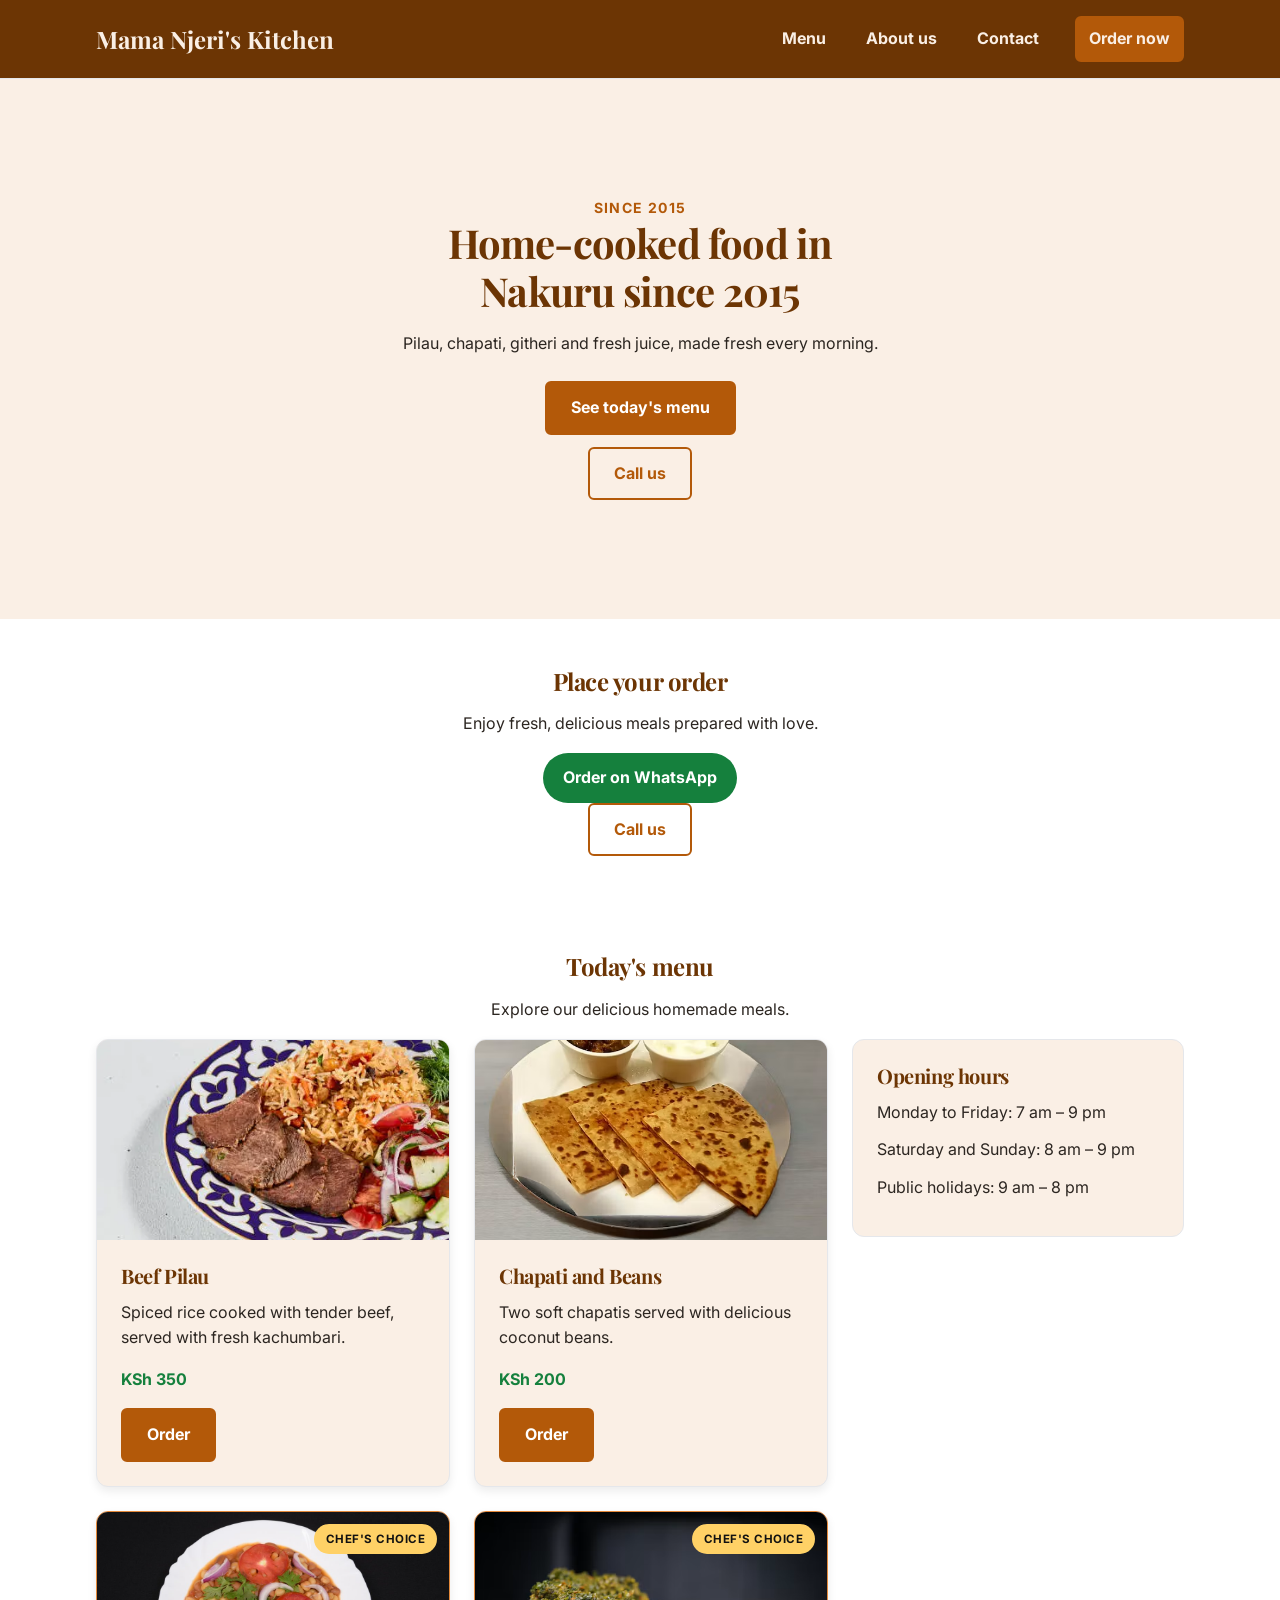
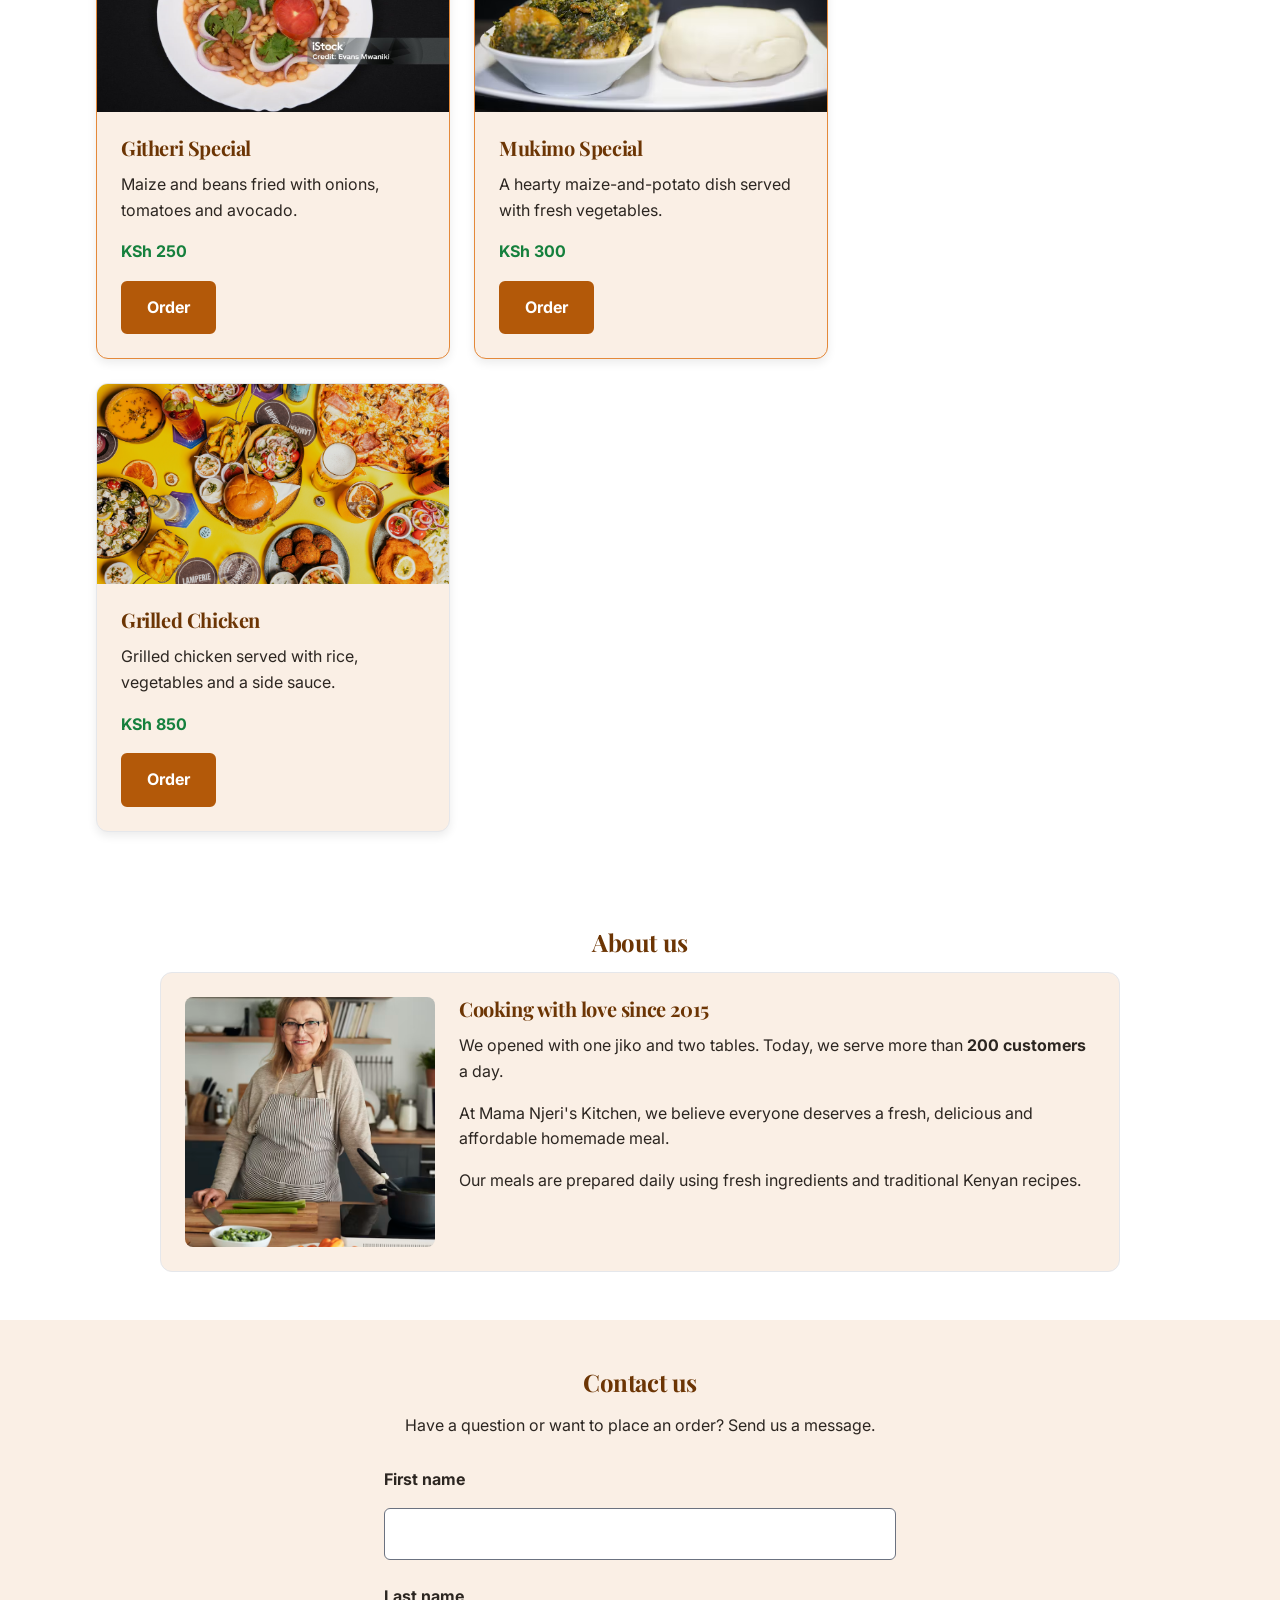
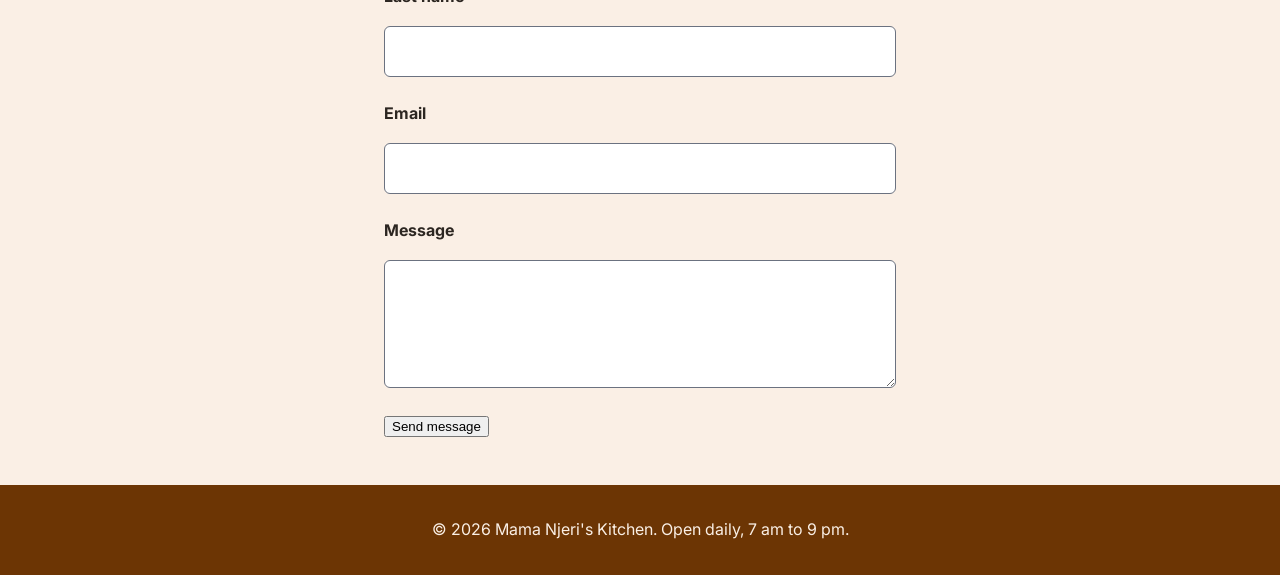
==== commit e0281c07: "Add images for A cook, Beef pilau, Traditional Mukimo, and Chapati coconut beans" ====
--- a/index.html
+++ b/index.html
@@ -147,7 +147,7 @@
             <article class="card">
 
               <img
-                src="images/beef-pilau.jpg"
+                src="images/Beef_Pilau_Kachumbari.webp"
                 alt="Beef pilau served with fresh kachumbari"
                 class="card__image"
               >
@@ -176,7 +176,7 @@
             <article class="card">
 
               <img
-                src="images/chapati-beans.jpg"
+                src="images/Chapati_Coconutbeans.avif"
                 alt="Chapati served with coconut beans"
                 class="card__image"
               >
@@ -236,7 +236,7 @@
             <article class="card featured">
 
               <img
-                src="images/mukimo.jpg"
+                src="images/Traditional_Mukimo.avif"
                 alt="Traditional mukimo served with vegetables"
                 class="card__image"
               >
@@ -330,7 +330,7 @@
         <article class="media">
 
           <img
-            src="images/mama-njeri-cook.jpg"
+            src="images/A cook.avif"
             alt="A cook preparing a fresh homemade meal"
             class="media__image"
           >
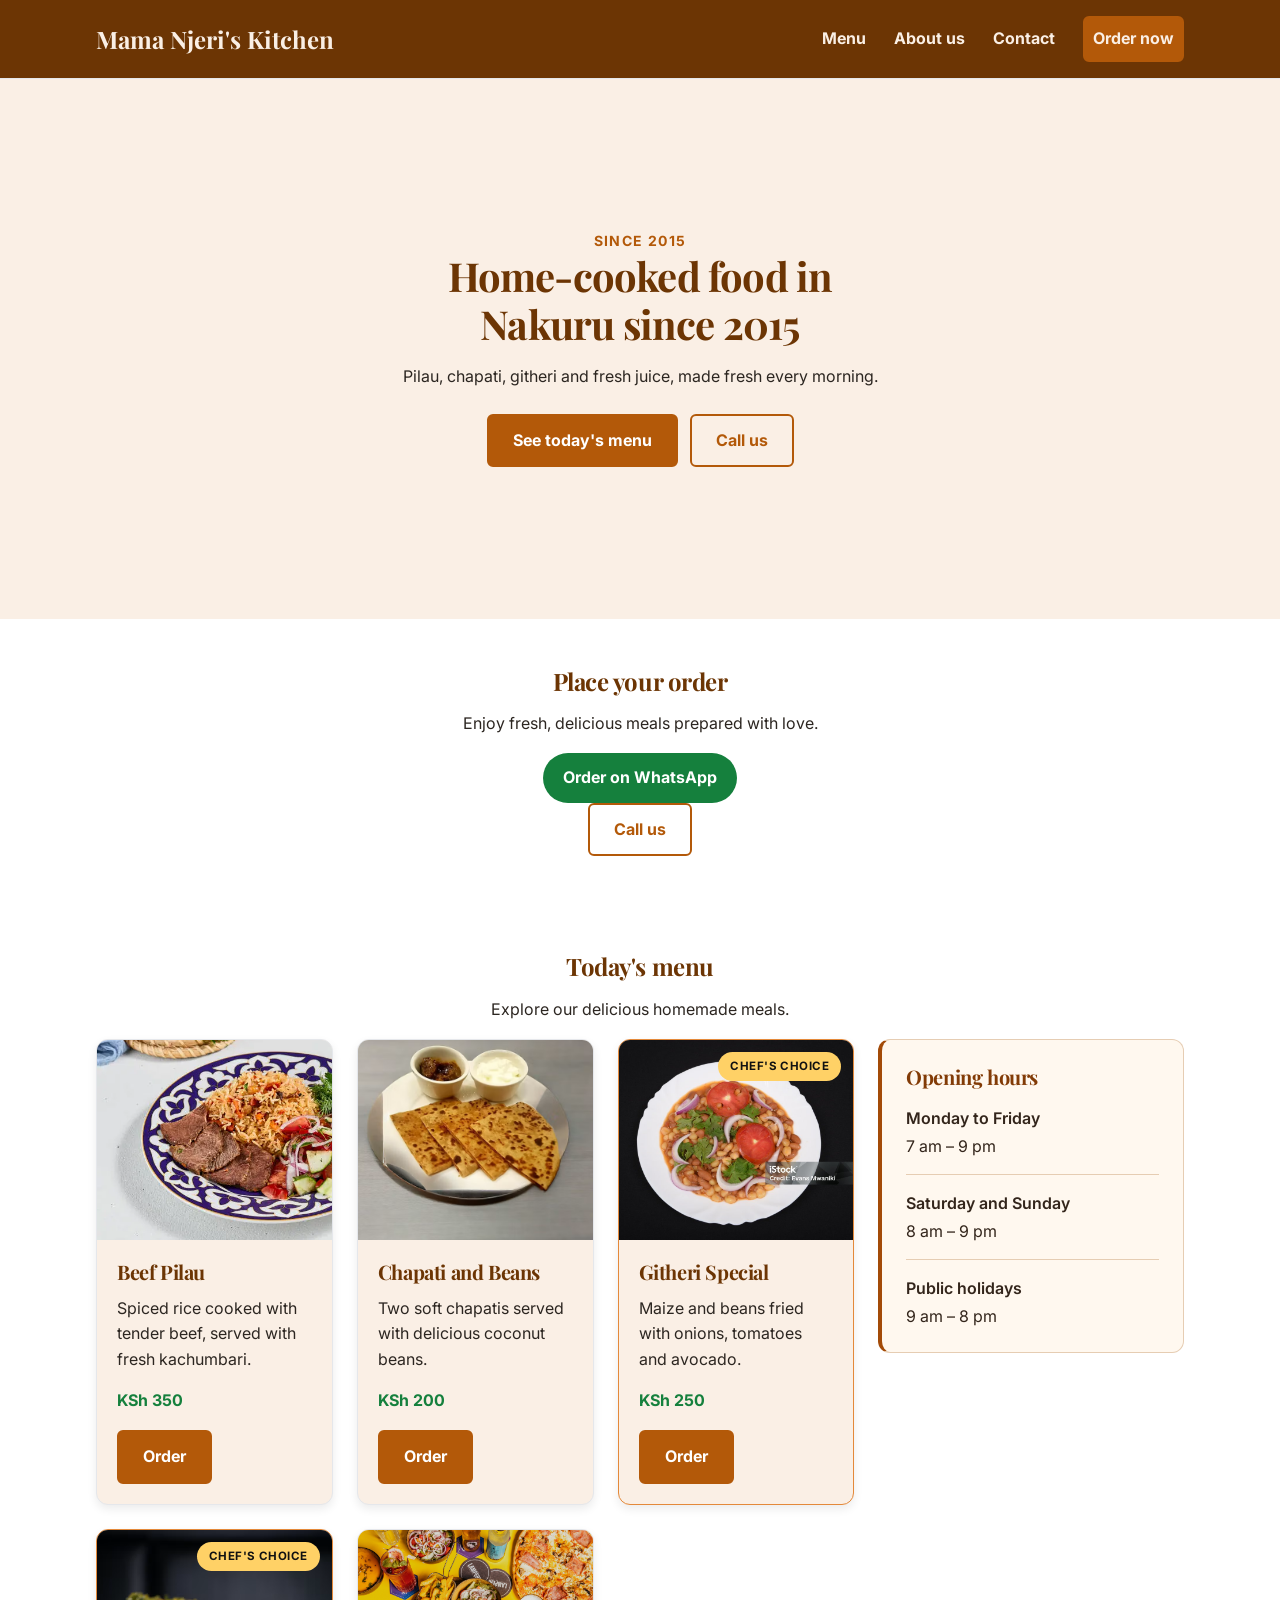
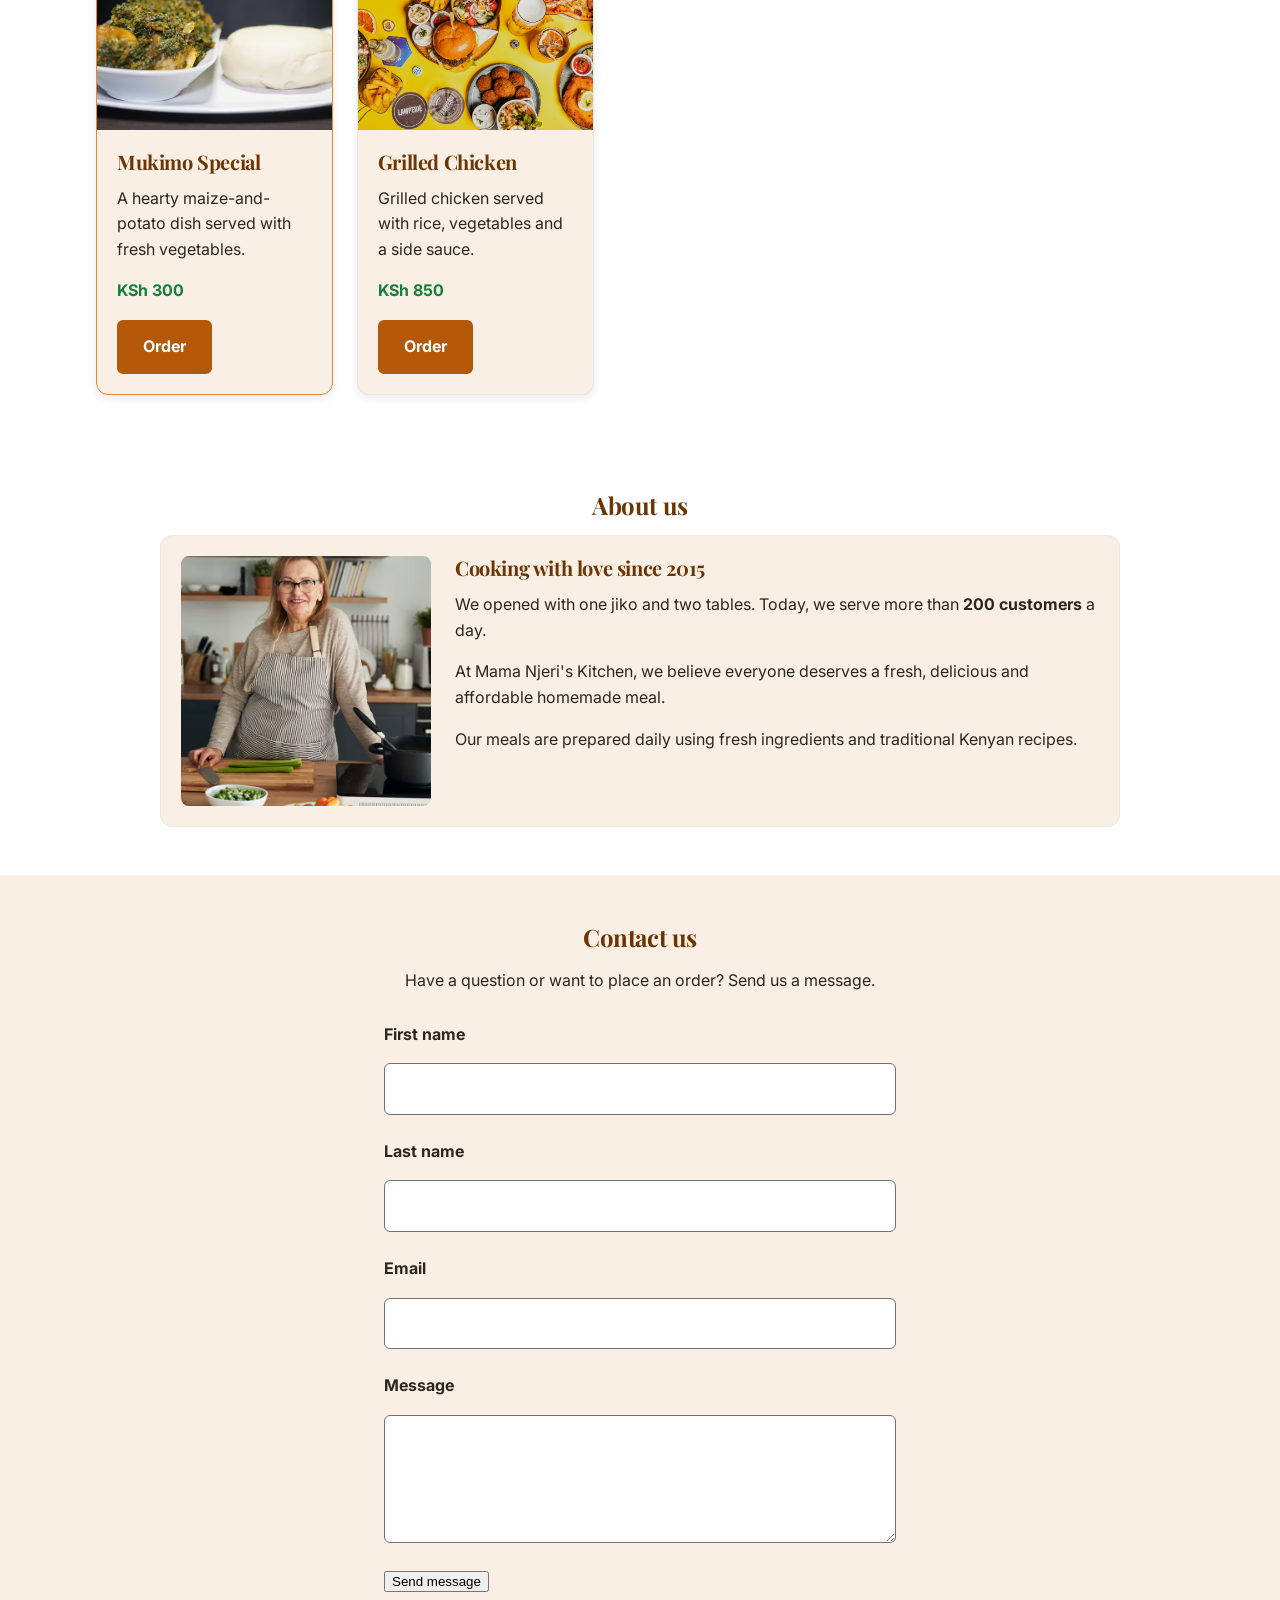
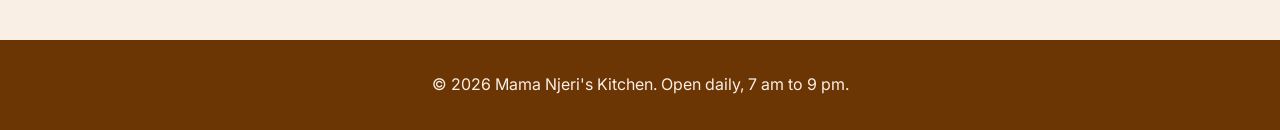
==== commit fd94f7b7: "Make practice page mobile first" ====
--- a/index.html
+++ b/index.html
@@ -295,22 +295,27 @@
 
 
           <!-- OPENING HOURS -->
-          <aside
-            class="opening-hours"
-            aria-labelledby="opening-hours-title"
-          >
-
-            <h3 id="opening-hours-title">
-              Opening hours
-            </h3>
-
-            <p>Monday to Friday: 7 am – 9 pm</p>
-
-            <p>Saturday and Sunday: 8 am – 9 pm</p>
-
-            <p>Public holidays: 9 am – 8 pm</p>
-
-          </aside>
+           <aside
+              class="opening-hours menu-sidebar"
+              aria-labelledby="opening-hours-title">
+            <h3 id="opening-hours-title">Opening hours</h3>
+       <dl class="opening-hours-list">
+           <div class="opening-hours-item">
+            <dt>Monday to Friday</dt>
+             <dd>7 am – 9 pm</dd>
+    </div>
+
+         <div class="opening-hours-item">
+           <dt>Saturday and Sunday</dt>
+           <dd>8 am – 9 pm</dd>
+          </div>
+
+         <div class="opening-hours-item">
+          <dt>Public holidays</dt>
+          <dd>9 am – 8 pm</dd>
+      </div>
+        </dl>
+  </aside>
 
         </div>
 
--- a/styles.css
+++ b/styles.css
@@ -11,7 +11,6 @@
 
   --color-text: hsl(28 15% 15%);
   --color-text-light: hsl(28 15% 95%);
-
   --color-background: hsl(0 0% 100%);
   --color-surface: hsl(0 0% 100%);
   --color-link: hsl(28 90% 30%);
@@ -42,7 +41,7 @@
   --section-spacing: 3rem;
 
   /* Cards */
-  --card-padding: 1.5rem;
+  --card-padding: 1.25rem;
   --card-border: var(--color-border);
   --card-radius: 12px;
   --card-shadow: 0 4px 10px rgb(0 0 0 / 0.08);
@@ -72,21 +71,18 @@
 body {
   margin: 0;
   padding: 0;
-
   font-family: var(--font-family-base);
   font-size: var(--font-size-body);
   font-weight: var(--font-weight-normal);
   line-height: 1.6;
-
   color: var(--color-text);
   background-color: var(--color-background);
 }
-
-/* Headings */
 
 h1,
 h2,
 h3 {
+  margin-top: 0;
   font-family: var(--font-family-heading);
   color: var(--color-primary-dark);
   font-weight: var(--font-weight-bold);
@@ -95,38 +91,29 @@
 }
 
 h1 {
-  font-size: var(--font-size-display);
+  margin-bottom: var(--space-4);
+  font-size: clamp(2rem, 8vw, var(--font-size-display));
+}
+
+h2 {
+  margin-bottom: var(--space-4);
+  font-size: var(--font-size-heading);
+}
+
+h3 {
+  margin-bottom: var(--space-3);
+  font-size: var(--font-size-large);
+}
+
+p {
+  max-width: 65ch;
   margin-top: 0;
   margin-bottom: var(--space-4);
 }
 
-h2 {
-  font-size: var(--font-size-heading);
-  margin-top: 0;
-  margin-bottom: var(--space-4);
-}
-
-h3 {
-  font-size: var(--font-size-large);
-  margin-top: 0;
-  margin-bottom: var(--space-3);
-}
-
-/* Paragraphs */
-
-p {
-  margin-top: 0;
-  margin-bottom: var(--space-4);
-  max-width: 65ch;
-}
-
-/* Links */
-
 a {
   color: var(--color-link);
 }
-
-/* Images */
 
 img {
   display: block;
@@ -134,8 +121,6 @@
   height: auto;
 }
 
-/* Reusable container */
-
 .container {
   width: min(100% - 2rem, 68rem);
   margin-inline: auto;
@@ -149,73 +134,53 @@
   position: sticky;
   top: 0;
   z-index: var(--z-header);
-
-  padding: var(--space-4) var(--space-6);
-
+  padding: var(--space-4);
+  color: var(--color-primary-tint);
   background-color: var(--color-primary-dark);
-  color: var(--color-primary-tint);
-
   border-bottom: 1px solid var(--color-border);
 }
 
-/* Header container */
-
 .site-header .container {
   display: flex;
-  align-items: center;
-  justify-content: space-between;
-  gap: var(--space-6);
-}
-
-/* Logo */
+  flex-direction: column;
+  align-items: flex-start;
+  gap: var(--space-4);
+}
 
 .logo {
   margin: 0;
-
   color: var(--color-primary-tint);
   font-family: var(--font-family-heading);
   font-size: 1.5rem;
   font-weight: var(--font-weight-bold);
-
   white-space: nowrap;
 }
 
-/* Navigation */
-
 .main-nav {
-  flex: 1;
-
-  display: flex;
-  justify-content: flex-end;
+  width: 100%;
+  display: flex;
+  justify-content: flex-start;
   align-items: center;
 }
 
-/* Navigation list */
-
 .nav-list {
   display: flex;
-  align-items: center;
+  flex-direction: column;
+  align-items: flex-start;
   flex-wrap: wrap;
-  gap: var(--space-4);
-
+  gap: var(--space-2);
   list-style: none;
   margin: 0;
   padding: 0;
 }
 
-/* Navigation links */
-
 .main-nav a {
   display: inline-block;
-
-  padding: var(--space-2) var(--space-3);
-
+  padding: var(--space-2);
   color: var(--color-primary-tint);
   font-weight: var(--font-weight-bold);
   text-decoration: none;
-
   border-radius: 6px;
-
   transition:
     background-color 200ms ease,
     color 200ms ease;
@@ -230,15 +195,12 @@
 .main-nav a:focus-visible {
   outline: 3px solid #f59e0b;
   outline-offset: 3px;
-
   background-color: rgb(255 255 255 / 0.12);
   color: #fff;
 }
 
-/* Order now button in navigation */
-
 .main-nav .button {
-  margin-left: var(--space-2);
+  margin-left: 0;
   white-space: nowrap;
 }
 
@@ -247,14 +209,11 @@
    ========================================= */
 
 .hero {
-  min-height: 60vh;
-
+  min-height: auto;
   display: flex;
   align-items: center;
   justify-content: center;
-
-  padding: 4rem var(--space-6);
-
+  padding: 3rem var(--space-4);
   text-align: center;
   background-color: var(--color-primary-tint);
 }
@@ -274,18 +233,13 @@
   margin-bottom: 0;
 }
 
-/* Eyebrow text */
-
 .eyebrow {
   margin-bottom: var(--space-3);
-
   font-family: var(--font-family-base);
   font-size: var(--font-size-small);
   font-weight: var(--font-weight-bold);
-
   letter-spacing: 0.1em;
   text-transform: uppercase;
-
   color: var(--color-primary);
 }
 
@@ -295,22 +249,16 @@
 
 .button {
   display: inline-block;
-
   padding: var(--space-3) var(--space-6);
-
   color: #fff;
   background-color: var(--color-primary);
-
   border: 2px solid var(--color-primary);
   border-radius: 6px;
-
   font: inherit;
   font-weight: var(--font-weight-bold);
   text-align: center;
   text-decoration: none;
-
   cursor: pointer;
-
   transition:
     background-color 200ms ease,
     border-color 200ms ease,
@@ -331,8 +279,6 @@
   transform: scale(0.97);
 }
 
-/* Secondary button */
-
 .button--secondary {
   color: var(--color-primary);
   background-color: transparent;
@@ -345,23 +291,25 @@
   border-color: var(--color-primary-light);
 }
 
-/* Hero buttons */
-
 .hero__actions {
-  display: flex;
-  flex-direction: column;
-  align-items: center;
+  width: 100%;
+  display: flex;
+  flex-direction: column;
+  align-items: stretch;
   gap: var(--space-3);
-
   margin-top: var(--space-6);
 }
 
+.hero__actions .button {
+  width: 100%;
+}
+
 /* =========================================
    6. ORDER SECTION
    ========================================= */
 
 .order-section {
-  padding: var(--section-spacing) var(--space-6);
+  padding: var(--section-spacing) var(--space-4);
   text-align: center;
 }
 
@@ -375,21 +323,14 @@
   margin-bottom: var(--space-4);
 }
 
-/* WhatsApp order button */
-
 .whatsapp-button {
   display: inline-block;
-
   padding: var(--space-3) var(--space-5);
-
   color: #fff;
   background-color: #15803d;
-
   border-radius: 999px;
-
   font-weight: var(--font-weight-bold);
   text-decoration: none;
-
   transition:
     background-color 200ms ease,
     transform 100ms ease;
@@ -409,7 +350,7 @@
    ========================================= */
 
 #menu {
-  padding: var(--section-spacing) var(--space-6);
+  padding: var(--section-spacing) var(--space-4);
 }
 
 .menu-section > .container > h2 {
@@ -425,98 +366,78 @@
    8. MENU LAYOUT
    ========================================= */
 
+/* Mobile: menu and opening hours stack vertically */
 .menu-layout {
   display: flex;
-  flex-wrap: wrap;
-  align-items: flex-start;
-  gap: var(--space-6);
-}
-
-/* Menu card collection */
-
-.menu-list {
-  flex: 1 1 40rem;
-  min-width: 0;
-
-  display: grid;
-  grid-template-columns: repeat(auto-fit, minmax(min(100%, 15rem), 1fr));
-
+  flex-direction: column;
   align-items: stretch;
   gap: var(--space-6);
 }
 
+.menu-layout > .menu-list,
+.menu-layout > .menu-sidebar {
+  flex: 1 1 auto;
+  width: 100%;
+  min-width: 0;
+}
+
+/* Menu cards: one column by default */
+.menu-list {
+  display: grid;
+  grid-template-columns: 1fr;
+  align-items: stretch;
+  gap: var(--space-6);
+  min-width: 0;
+}
+
 /* =========================================
    9. MENU CARDS
    ========================================= */
 
 .card {
   position: relative;
-
-  display: flex;
-  flex-direction: column;
-
+  display: flex;
+  flex-direction: column;
   min-width: 0;
   overflow: hidden;
-
   background-color: var(--color-primary-tint);
-
   border: 1px solid var(--card-border);
   border-radius: var(--card-radius);
-
   box-shadow: var(--card-shadow);
-
   transition:
     transform 200ms ease-out,
     box-shadow 200ms ease-out;
 }
 
-/* Card hover */
-
 .card:hover {
   transform: translateY(-4px);
-
   box-shadow: 0 8px 20px rgb(0 0 0 / 0.12);
 }
-
-/* Card image */
 
 .card__image {
   display: block;
-
   width: 100%;
   height: 200px;
-
   object-fit: cover;
 }
 
-/* Card content */
-
 .card__content {
   display: flex;
   flex-direction: column;
   flex: 1;
-
   min-width: 0;
-
   padding: var(--card-padding);
 }
-
-/* Card headings */
 
 .card h3 {
   margin-top: 0;
   margin-bottom: var(--space-3);
-
   overflow-wrap: anywhere;
 }
-
-/* Card descriptions */
 
 .card p {
   overflow-wrap: anywhere;
 }
-
-/* Card price */
 
 .price {
   color: #15803d;
@@ -524,46 +445,31 @@
   white-space: nowrap;
 }
 
-/* Order button inside card */
-
 .card .button {
   align-self: flex-start;
   margin-top: auto;
 }
 
-/* Featured card */
-
 .card.featured {
   border-color: var(--color-primary-light);
 }
-
-/* Badge */
 
 .badge {
   position: absolute;
   top: var(--space-3);
   right: var(--space-3);
-
   z-index: var(--z-badge);
-
   display: inline-block;
-
   padding: 0.35rem var(--space-3);
-
   color: #111;
   background-color: #ffd166;
-
   border-radius: 999px;
-
   font-size: 0.72rem;
   font-weight: var(--font-weight-bold);
-
   letter-spacing: 0.04em;
   text-transform: uppercase;
 }
 
-/* Old price */
-
 .old-price {
   text-decoration: line-through;
 }
@@ -573,69 +479,79 @@
    ========================================= */
 
 .opening-hours {
-  flex: 1 1 15rem;
+  box-sizing: border-box;
   min-width: 0;
-
-  padding: var(--card-padding);
-
+  padding: 1.5rem;
+  color: #33251b;
+  background-color: #fff8ef;
+  border: 1px solid #e6cdb3;
+  border-left: 4px solid #a34b08;
+  border-radius: 0.75rem;
+  overflow-wrap: anywhere;
+}
+
+.opening-hours h3 {
+  margin: 0 0 1rem;
+  color: #823b06;
+  font-size: 1.25rem;
+  line-height: 1.3;
+}
+
+.opening-hours-list {
+  margin: 0;
+}
+
+.opening-hours-item + .opening-hours-item {
+  margin-top: 1rem;
+  padding-top: 1rem;
+  border-top: 1px solid #e6cdb3;
+}
+
+.opening-hours-item dt {
+  margin: 0 0 0.25rem;
+  font-weight: 600;
+  line-height: 1.5;
+}
+
+.opening-hours-item dd {
+  margin: 0;
+  line-height: 1.5;
+}
+
+/* =========================================
+   11. ABOUT SECTION
+   ========================================= */
+
+.about-section {
+  padding: var(--section-spacing) var(--space-4);
+}
+
+.about-section h2 {
+  text-align: center;
+}
+
+/* Mobile: image above the about text */
+.media {
+  display: flex;
+  flex-direction: column;
+  align-items: stretch;
+  gap: var(--space-4);
+  max-width: 60rem;
+  margin-inline: auto;
+  padding: var(--space-4);
   background-color: var(--color-primary-tint);
-
   border: 1px solid var(--card-border);
   border-radius: var(--card-radius);
 }
 
-.opening-hours h3 {
-  margin-top: 0;
-}
-
-.opening-hours p {
-  margin-bottom: var(--space-3);
-}
-
-/* =========================================
-   11. ABOUT SECTION
-   ========================================= */
-
-.about-section {
-  padding: var(--section-spacing) var(--space-6);
-}
-
-.about-section h2 {
-  text-align: center;
-}
-
-/* Media object */
-
-.media {
-  display: flex;
-  align-items: flex-start;
-  gap: var(--space-6);
-
-  max-width: 60rem;
-  margin-inline: auto;
-
-  padding: var(--card-padding);
-
-  background-color: var(--color-primary-tint);
-
-  border: 1px solid var(--card-border);
-  border-radius: var(--card-radius);
-}
-
-/* Cook's photo */
-
 .media__image {
-  flex: 0 0 250px;
-
-  width: 250px;
-  height: 250px;
-
+  flex: none;
+  width: 100%;
+  height: auto;
+  max-height: 350px;
   object-fit: cover;
-
   border-radius: 8px;
 }
-
-/* About text */
 
 .media__content {
   flex: 1;
@@ -655,8 +571,7 @@
    ========================================= */
 
 #contact {
-  padding: var(--section-spacing) var(--space-6);
-
+  padding: var(--section-spacing) var(--space-4);
   background-color: var(--color-primary-tint);
 }
 
@@ -677,85 +592,57 @@
   display: flex;
   flex-direction: column;
   gap: var(--space-3);
-
   max-width: 32rem;
   margin-inline: auto;
 }
 
-/* Labels */
-
 .contact-form label {
   display: block;
-
   margin-top: var(--space-3);
   margin-bottom: var(--space-1);
-
   font-weight: var(--font-weight-bold);
 }
-
-/* Form controls */
 
 .contact-form input,
 .contact-form textarea {
   display: block;
-
   width: 100%;
   max-width: 32rem;
-
   padding: var(--space-3);
-
   color: #1f2937;
   background-color: var(--color-surface);
-
   border: 1px solid #6b7280;
   border-radius: 6px;
-
   font: inherit;
-
   transition:
     border-color 200ms ease,
     box-shadow 200ms ease;
 }
 
-/* Textarea */
-
 .contact-form textarea {
   resize: vertical;
 }
-
-/* Focus states */
 
 .contact-form input:focus-visible,
 .contact-form textarea:focus-visible {
   border-color: var(--color-primary);
-
   outline: 3px solid var(--color-primary-light);
   outline-offset: 2px;
-
   box-shadow: 0 0 0 3px rgb(230 126 34 / 0.25);
 }
-
-/* Invalid email */
 
 .contact-form input[type="email"]:user-invalid {
   border-color: #dc2626;
   background-color: #fef2f2;
-
   box-shadow: 0 0 0 3px rgb(220 38 38 / 0.2);
 }
-
-/* Email error message utility */
 
 .email-error {
   display: none;
-
   margin-top: 0.35rem;
-
   color: #dc2626;
   font-size: var(--font-size-small);
 }
-
-/* Submit button */
 
 .contact-form button {
   align-self: flex-start;
@@ -767,11 +654,9 @@
    ========================================= */
 
 .site-footer {
-  padding: var(--space-8) var(--space-6);
-
+  padding: var(--space-8) var(--space-4);
   color: var(--color-primary-tint);
   background-color: var(--color-primary-dark);
-
   text-align: center;
 }
 
@@ -783,153 +668,175 @@
    15. UTILITY CLASSES
    ========================================= */
 
-/* Hide an element */
-
 .is-hidden {
   display: none;
 }
 
 /* Visually hide text but keep it accessible */
-
 .visually-hidden {
   position: absolute;
-
   width: 1px;
   height: 1px;
-
   padding: 0;
   margin: -1px;
-
   overflow: hidden;
-
   clip-path: inset(50%);
-
   white-space: nowrap;
-
   border: 0;
 }
 
 /* =========================================
    16. RESPONSIVE DESIGN
-   ========================================= */
-
-/* Tablet and smaller screens */
-
-@media (max-width: 800px) {
-  /* Header */
+   Mobile-first: larger layouts are added with min-width
+   ========================================= */
+
+/* Small tablet and larger: wider header, hero, cards */
+@media (min-width: 600px) {
+  .site-header {
+    padding-inline: var(--space-6);
+  }
 
   .site-header .container {
-    flex-direction: column;
-    align-items: flex-start;
+    flex-direction: row;
+    align-items: center;
+    justify-content: space-between;
+    gap: var(--space-6);
   }
 
   .main-nav {
-    width: 100%;
-    justify-content: flex-start;
+    width: auto;
+    flex: 1;
+    justify-content: flex-end;
   }
 
   .nav-list {
-    flex-wrap: wrap;
-  }
-
-  /* Menu */
-
-  .menu-layout {
-    flex-direction: column;
+    flex-direction: row;
+    align-items: center;
+    gap: var(--space-3);
+  }
+
+  .main-nav .button {
+    margin-left: var(--space-2);
+  }
+
+  .hero {
+    min-height: 60vh;
+    padding: 4rem var(--space-6);
+  }
+
+  .hero__actions {
+    width: auto;
+    flex-direction: row;
+    align-items: center;
+    justify-content: center;
+  }
+
+  .hero__actions .button {
+    width: auto;
   }
 
   .menu-list {
-    width: 100%;
-    flex-basis: auto;
-  }
-
-  .opening-hours {
-    width: 100%;
-    flex-basis: auto;
-  }
-}
-
-/* Mobile screens */
-
-@media (max-width: 600px) {
-  /* Header */
-
-  .site-header {
-    padding: var(--space-4);
-  }
-
-  .nav-list {
-    flex-direction: column;
-    align-items: flex-start;
-    gap: var(--space-2);
-  }
-
-  .main-nav a {
-    padding: var(--space-2);
-  }
-
-  .main-nav .button {
-    margin-left: 0;
-  }
-
-  /* Hero */
-
-  .hero {
-    min-height: auto;
-    padding: 3rem var(--space-4);
-  }
-
-  .hero h1 {
-    font-size: 2rem;
-  }
-
-  .hero__actions {
-    flex-direction: column;
-    align-items: stretch;
-    width: 100%;
-  }
-
-  .hero__actions .button {
-    width: 100%;
-  }
-
-  /* Sections */
+    grid-template-columns: repeat(2, minmax(0, 1fr));
+  }
 
   #menu,
   #contact,
   .about-section,
   .order-section {
-    padding: var(--space-8) var(--space-4);
-  }
-
-  /* Menu cards */
+    padding-inline: var(--space-6);
+  }
+
+  .media {
+    padding: var(--card-padding);
+  }
+}
+
+/* Desktop: menu beside opening hours, wider card collection */
+@media (min-width: 768px) {
+  .menu-layout {
+    flex-direction: row;
+    align-items: flex-start;
+  }
+
+  .menu-layout > .menu-list {
+    flex: 3 1 0;
+    width: auto;
+  }
+
+  .menu-layout > .menu-sidebar {
+    flex: 1 1 0;
+    width: auto;
+  }
 
   .menu-list {
-    grid-template-columns: 1fr;
-  }
-
-  /* About media object */
+    grid-template-columns: repeat(2, minmax(0, 1fr));
+  }
 
   .media {
-    flex-direction: column;
-    align-items: stretch;
-    gap: var(--space-4);
-
-    padding: var(--space-4);
+    flex-direction: row;
+    align-items: flex-start;
+    gap: var(--space-6);
   }
 
   .media__image {
-    flex: none;
-
-    width: 100%;
-    height: auto;
-
-    max-height: 350px;
-  }
-}
-
-/* =========================================
-   17. REDUCED MOTION ACCESSIBILITY
+    flex: 0 0 250px;
+    width: 250px;
+    height: 250px;
+    max-height: none;
+  }
+}
+
+/* Wide desktop: three menu cards across */
+@media (min-width: 1024px) {
+  .menu-list {
+    grid-template-columns: repeat(3, minmax(0, 1fr));
+  }
+
+  .hero {
+    padding-block: 5rem;
+  }
+}
+
+/* =========================================
+   17. PRINT STYLES
+   ========================================= */
+
+@media print {
+  /* Hide header navigation */
+  .header-nav,
+  .main-nav {
+    display: none !important;
+  }
+
+  /* Hide WhatsApp button */
+  .whatsapp-button {
+    display: none !important;
+  }
+
+  /* Hide contact form */
+  .contact-form {
+    display: none !important;
+  }
+
+  /* Avoid printing sticky/fixed header behavior */
+  .site-header {
+    position: static;
+  }
+
+  /* Remove unnecessary visual effects from print */
+  .card {
+    box-shadow: none;
+    break-inside: avoid;
+  }
+
+  a {
+    color: inherit;
+    text-decoration: none;
+  }
+}
+
+/* =========================================
+   18. REDUCED MOTION ACCESSIBILITY
    ========================================= */
 
 @media (prefers-reduced-motion: reduce) {
@@ -938,9 +845,7 @@
   *::after {
     animation-duration: 0.01ms !important;
     animation-iteration-count: 1 !important;
-
     transition-duration: 0.01ms !important;
-
     scroll-behavior: auto !important;
   }
 }
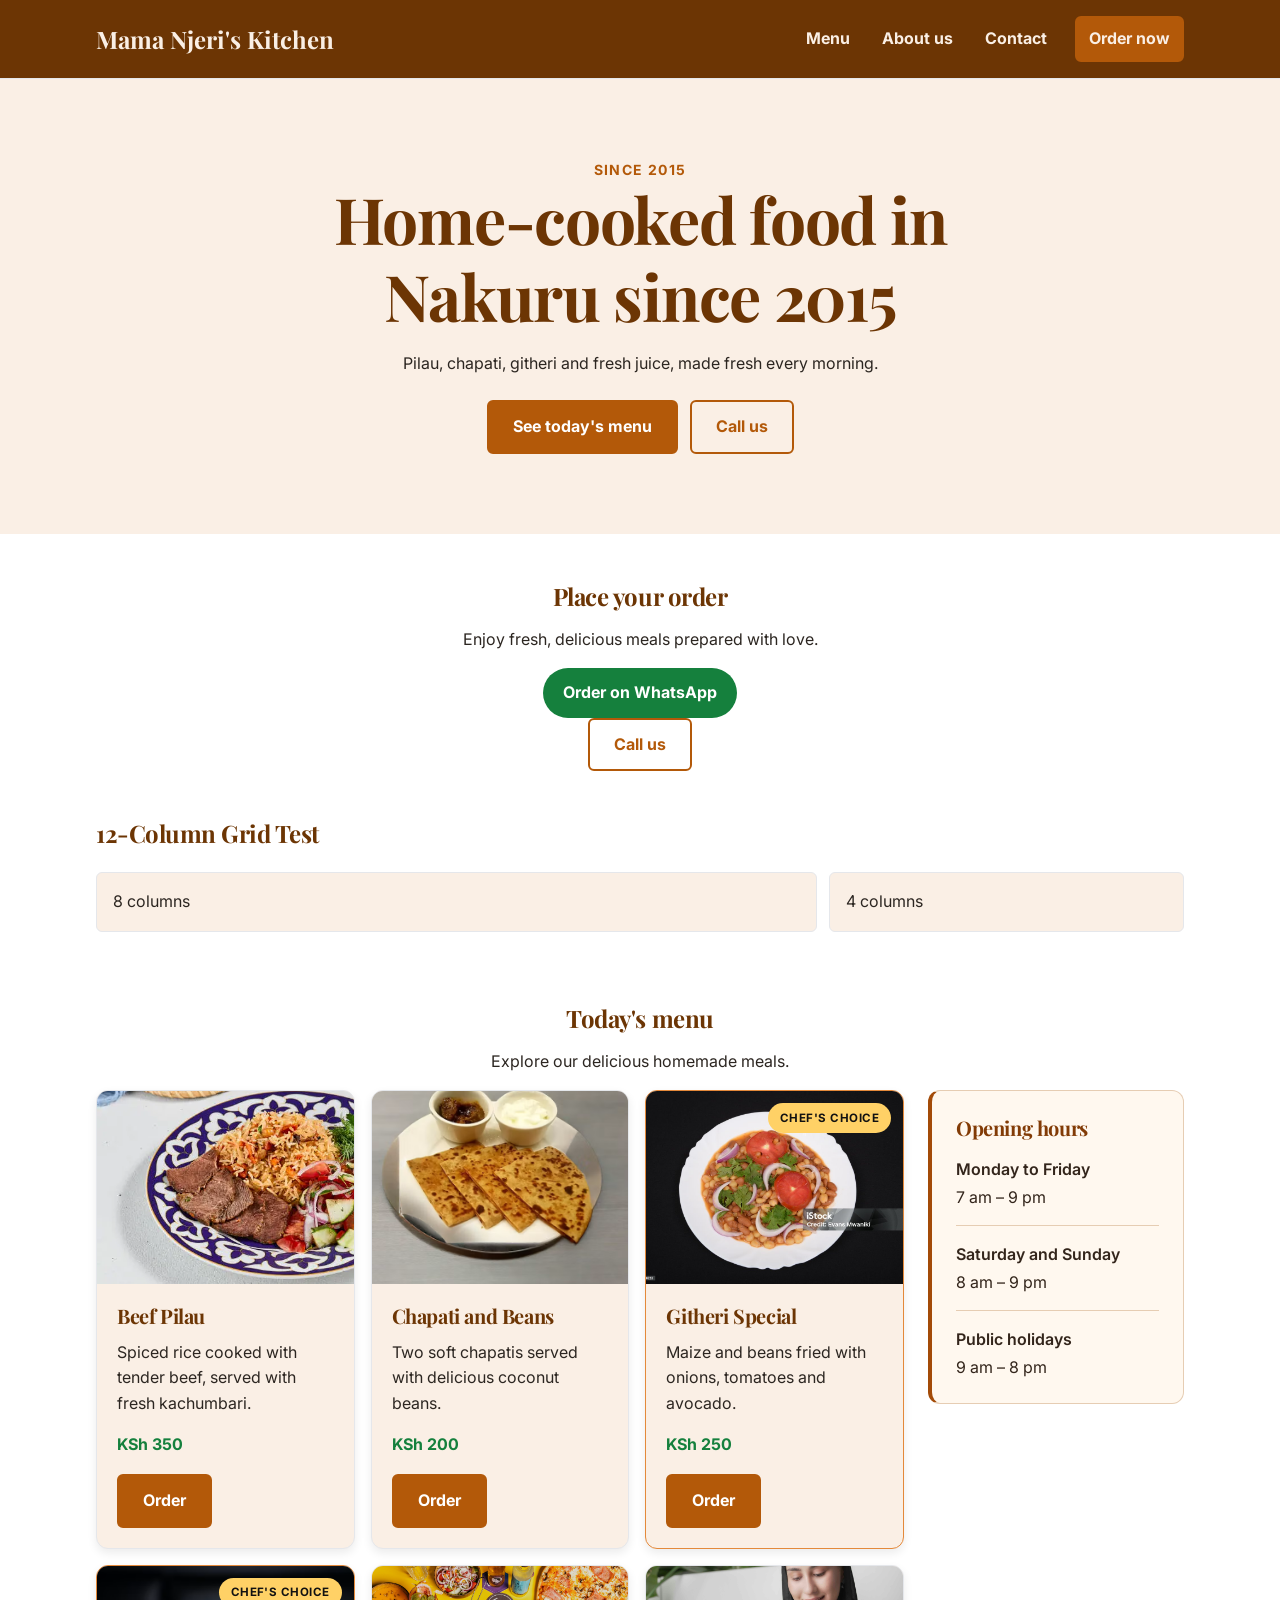
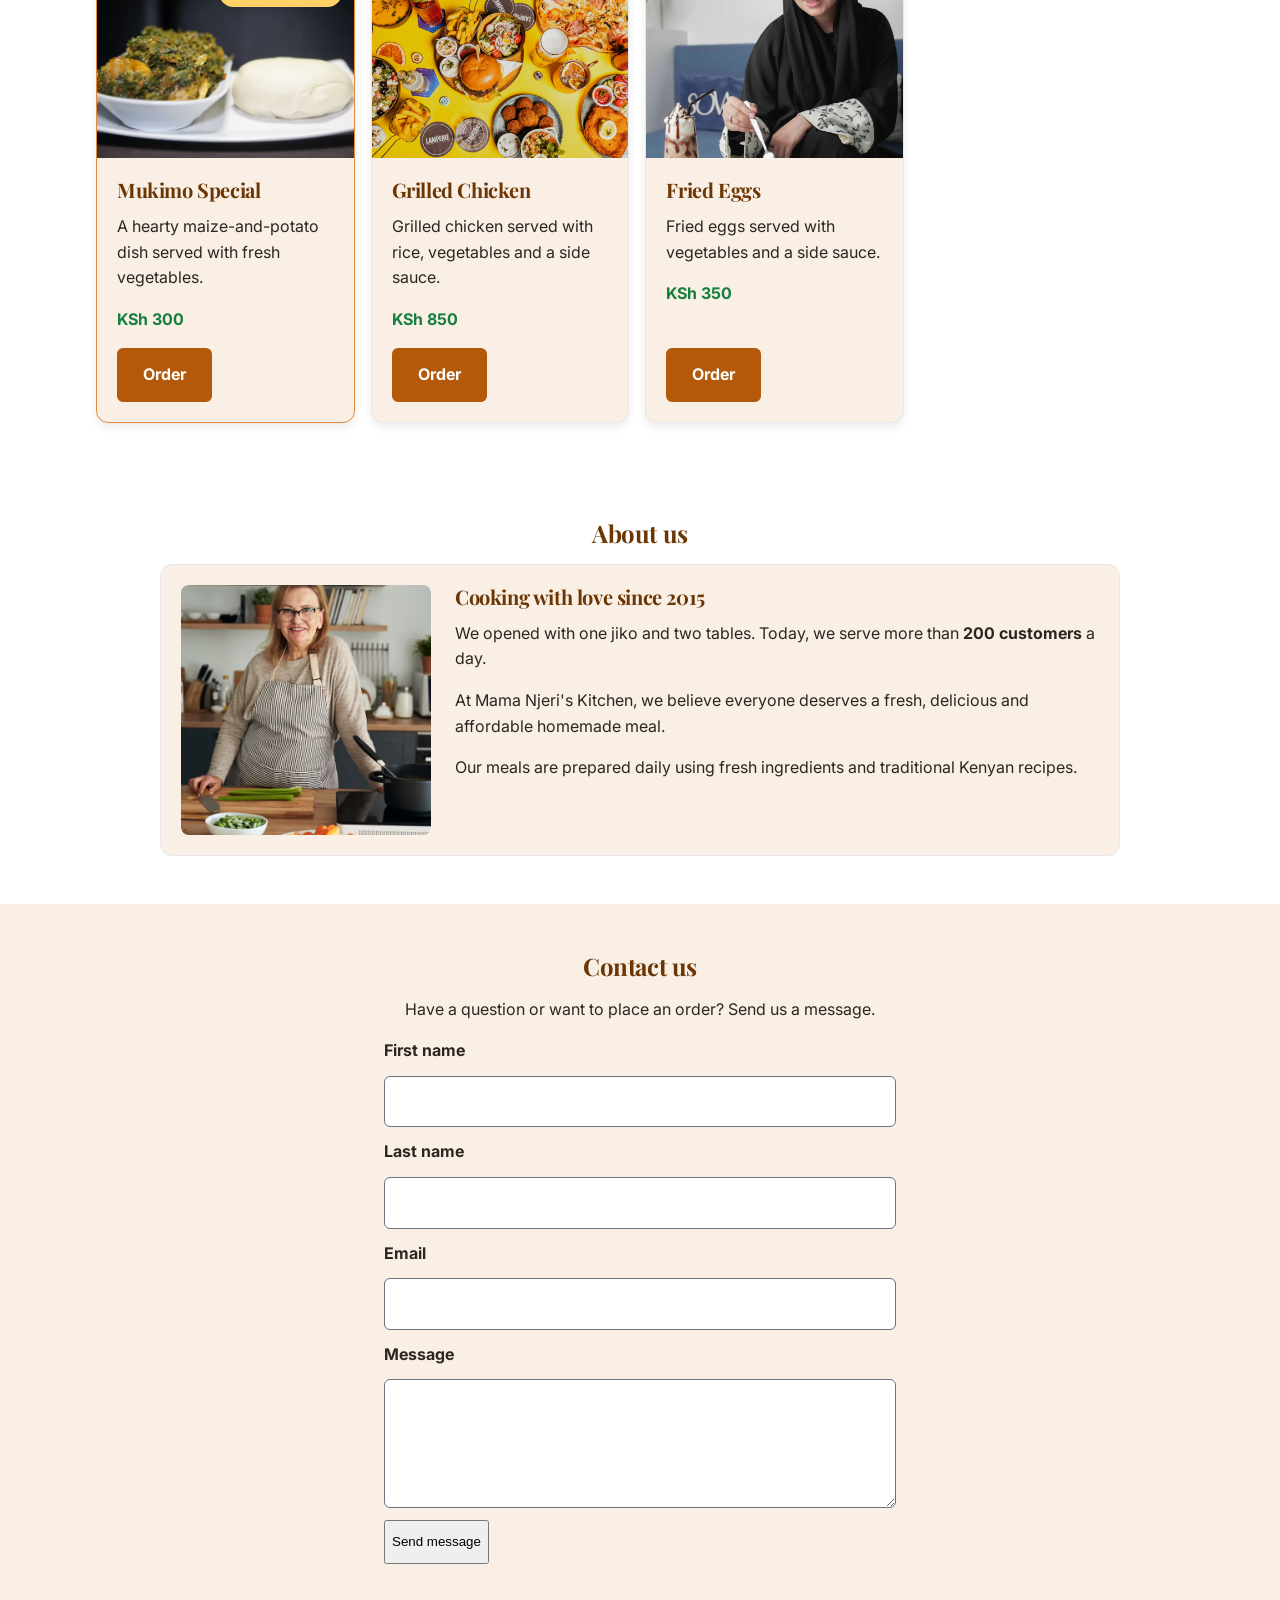
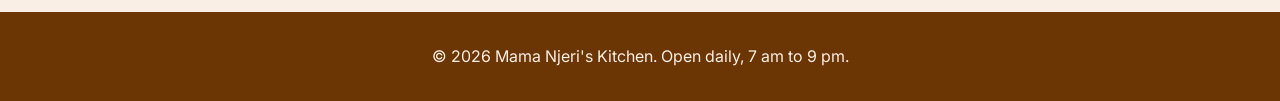
==== commit 7dec0a32: "Menu and page layout with CSS Grid" ====
--- a/index.html
+++ b/index.html
@@ -1,455 +1,362 @@
-
-<!DOCTYPE html>
+<!doctype html>
 <html lang="en">
-<head>
-  <meta charset="UTF-8">
-  <meta name="viewport" content="width=device-width, initial-scale=1.0">
-
-  <title>Mama Njeri's Kitchen</title>
-
-  <!-- Google Fonts -->
-  <link rel="preconnect" href="https://fonts.googleapis.com">
-  <link rel="preconnect" href="https://fonts.gstatic.com" crossorigin>
-
-  <link
-    href="https://fonts.googleapis.com/css2?family=Inter:wght@400;700&family=Playfair+Display:wght@700&display=swap"
-    rel="stylesheet"
-  >
-
-  <!-- Main stylesheet -->
-  <link rel="stylesheet" href="styles.css">
-</head>
-
-<body>
-
-  <!-- HEADER -->
-  <header class="site-header">
-
-    <div class="container">
-
-      <p class="logo">Mama Njeri's Kitchen</p>
-
-      <!-- Navigation using list structure -->
-      <nav class="main-nav" aria-label="Main navigation">
-
-        <ul class="nav-list">
-          <li>
-            <a href="#menu">Menu</a>
-          </li>
-
-          <li>
-            <a href="#about">About us</a>
-          </li>
-
-          <li>
-            <a href="#contact">Contact</a>
-          </li>
-
-          <li>
-            <a class="button" href="#contact">Order now</a>
-          </li>
-        </ul>
-
-      </nav>
-
-    </div>
-
-  </header>
-
-
-  <!-- MAIN CONTENT -->
-  <main>
-
-    <!-- HERO SECTION -->
-    <section class="hero">
-
+  <head>
+    <meta charset="UTF-8" />
+    <meta name="viewport" content="width=device-width, initial-scale=1.0" />
+
+    <title>Mama Njeri's Kitchen</title>
+
+    <!-- Google Fonts -->
+    <link rel="preconnect" href="https://fonts.googleapis.com" />
+    <link rel="preconnect" href="https://fonts.gstatic.com" crossorigin />
+
+    <link
+      href="https://fonts.googleapis.com/css2?family=Inter:wght@400;700&family=Playfair+Display:wght@700&display=swap"
+      rel="stylesheet"
+    />
+
+    <!-- Main stylesheet -->
+    <link rel="stylesheet" href="styles.css" />
+  </head>
+
+  <body>
+    <!-- HEADER -->
+    <header class="site-header">
       <div class="container">
-
-        <p class="eyebrow">Since 2015</p>
-
-        <h1>Home-cooked food in Nakuru since 2015</h1>
-
-        <p>
-          Pilau, chapati, githeri and fresh juice,
-          made fresh every morning.
-        </p>
-
-        <div class="hero__actions">
-
-          <a class="button" href="#menu">
-            See today's menu
+        <p class="logo">Mama Njeri's Kitchen</p>
+
+        <!-- Navigation using list structure -->
+        <nav class="main-nav" aria-label="Main navigation">
+          <ul class="nav-list">
+            <li>
+              <a href="#menu">Menu</a>
+            </li>
+
+            <li>
+              <a href="#about">About us</a>
+            </li>
+
+            <li>
+              <a href="#contact">Contact</a>
+            </li>
+
+            <li>
+              <a class="button" href="#contact">Order now</a>
+            </li>
+          </ul>
+        </nav>
+      </div>
+    </header>
+
+    <!-- MAIN CONTENT -->
+    <main>
+      <!-- HERO SECTION -->
+      <section class="hero">
+        <div class="container">
+          <p class="eyebrow">Since 2015</p>
+
+          <h1>Home-cooked food in Nakuru since 2015</h1>
+
+          <p>
+            Pilau, chapati, githeri and fresh juice, made fresh every morning.
+          </p>
+
+          <div class="hero__actions">
+            <a class="button" href="#menu"> See today's menu </a>
+
+            <a class="button button--secondary" href="tel:+254717544278">
+              Call us
+            </a>
+          </div>
+        </div>
+      </section>
+
+      <!-- ORDER SECTION -->
+      <section class="order-section">
+        <div class="container">
+          <h2>Place your order</h2>
+
+          <p>Enjoy fresh, delicious meals prepared with love.</p>
+
+          <a
+            class="whatsapp-button"
+            href="https://wa.me/254712345678?text=Hello%2C%20I%20would%20like%20to%20place%20an%20order."
+            target="_blank"
+            rel="noopener noreferrer"
+          >
+            Order on WhatsApp
           </a>
 
-          <a
-            class="button button--secondary"
-            href="tel:+254717544278"
-          >
+          <a class="button button--secondary" href="tel:+254712345678">
             Call us
           </a>
-
-        </div>
-
+        </div>
+      </section>
+
+      <section class="container">
+        <h2>12-Column Grid Test</h2>
+
+        <div class="grid-12-test">
+          <div class="span-8">8 columns</div>
+          <div class="span-4">4 columns</div>
+        </div>
+      </section>
+
+      <!-- MENU SECTION -->
+      <section id="menu" class="menu-section">
+        <div class="container">
+          <h2>Today's menu</h2>
+
+          <p>Explore our delicious homemade meals.</p>
+
+          <div class="menu-layout">
+            <!-- MENU LIST -->
+            <div class="menu-list">
+              <!-- MENU CARD 1 -->
+              <article class="card">
+                <img
+                  src="images/Beef_Pilau_Kachumbari.webp"
+                  alt="Beef pilau served with fresh kachumbari"
+                  class="card__image"
+                />
+
+                <div class="card__content">
+                  <h3>Beef Pilau</h3>
+
+                  <p>
+                    Spiced rice cooked with tender beef, served with fresh
+                    kachumbari.
+                  </p>
+
+                  <p class="price">KSh 350</p>
+
+                  <a class="button" href="#contact"> Order </a>
+                </div>
+              </article>
+
+              <!-- MENU CARD 2 -->
+              <article class="card">
+                <img
+                  src="images/Chapati_Coconutbeans.avif"
+                  alt="Chapati served with coconut beans"
+                  class="card__image"
+                />
+
+                <div class="card__content">
+                  <h3>Chapati and Beans</h3>
+
+                  <p>Two soft chapatis served with delicious coconut beans.</p>
+
+                  <p class="price">KSh 200</p>
+
+                  <a class="button" href="#contact"> Order </a>
+                </div>
+              </article>
+
+              <!-- MENU CARD 3 -->
+              <article class="card featured">
+                <img
+                  src="images/Special-Githeri.jpg"
+                  alt="Githeri served with fresh vegetables"
+                  class="card__image"
+                />
+
+                <div class="card__content">
+                  <span class="badge">Chef's choice</span>
+
+                  <h3>Githeri Special</h3>
+
+                  <p>
+                    Maize and beans fried with onions, tomatoes and avocado.
+                  </p>
+
+                  <p class="price">KSh 250</p>
+
+                  <a class="button" href="#contact"> Order </a>
+                </div>
+              </article>
+
+              <!-- MENU CARD 4 -->
+              <article class="card featured">
+                <img
+                  src="images/Traditional_Mukimo.avif"
+                  alt="Traditional mukimo served with vegetables"
+                  class="card__image"
+                />
+
+                <div class="card__content">
+                  <span class="badge">Chef's choice</span>
+
+                  <h3>Mukimo Special</h3>
+
+                  <p>
+                    A hearty maize-and-potato dish served with fresh vegetables.
+                  </p>
+
+                  <p class="price">KSh 300</p>
+
+                  <a class="button" href="#contact"> Order </a>
+                </div>
+              </article>
+
+              <!-- MENU CARD 5 -->
+              <article class="card">
+                <img
+                  src="images/adrian-infernus-food.jpg"
+                  alt="Grilled chicken served with rice and vegetables"
+                  class="card__image"
+                />
+
+                <div class="card__content">
+                  <h3>Grilled Chicken</h3>
+
+                  <p>
+                    Grilled chicken served with rice, vegetables and a side
+                    sauce.
+                  </p>
+
+                  <p class="price">KSh 850</p>
+
+                  <a class="button" href="#contact"> Order </a>
+                </div>
+              </article>
+
+              <!-- MENU CARD 6 -->
+              <article class="card">
+                <img
+                  src="images/Fried_Eggs.jpg"
+                  alt="Fried eggs served with vegetables"
+                  class="card__image"
+                />
+
+                <div class="card__content">
+                  <h3>Fried Eggs</h3>
+
+                  <p>Fried eggs served with vegetables and a side sauce.</p>
+
+                  <p class="price">KSh 350</p>
+
+                  <a class="button" href="#contact"> Order </a>
+                </div>
+              </article>
+            </div>
+
+            <!-- OPENING HOURS -->
+            <aside
+              class="opening-hours menu-sidebar"
+              aria-labelledby="opening-hours-title"
+            >
+              <h3 id="opening-hours-title">Opening hours</h3>
+              <dl class="opening-hours-list">
+                <div class="opening-hours-item">
+                  <dt>Monday to Friday</dt>
+                  <dd>7 am – 9 pm</dd>
+                </div>
+
+                <div class="opening-hours-item">
+                  <dt>Saturday and Sunday</dt>
+                  <dd>8 am – 9 pm</dd>
+                </div>
+
+                <div class="opening-hours-item">
+                  <dt>Public holidays</dt>
+                  <dd>9 am – 8 pm</dd>
+                </div>
+              </dl>
+            </aside>
+          </div>
+        </div>
+      </section>
+
+      <!-- ABOUT SECTION WITH MEDIA OBJECT -->
+      <section id="about" class="about-section">
+        <div class="container">
+          <h2>About us</h2>
+
+          <!-- Media object -->
+          <article class="media">
+            <img
+              src="images/A cook.avif"
+              alt="A cook preparing a fresh homemade meal"
+              class="media__image"
+            />
+
+            <div class="media__content">
+              <h3>Cooking with love since 2015</h3>
+
+              <p>
+                We opened with one jiko and two tables. Today, we serve more
+                than
+                <strong>200 customers</strong> a day.
+              </p>
+
+              <p>
+                At Mama Njeri's Kitchen, we believe everyone deserves a fresh,
+                delicious and affordable homemade meal.
+              </p>
+
+              <p>
+                Our meals are prepared daily using fresh ingredients and
+                traditional Kenyan recipes.
+              </p>
+            </div>
+          </article>
+        </div>
+      </section>
+
+      <!-- CONTACT SECTION -->
+      <section id="contact" class="contact-section">
+        <div class="container">
+          <h2>Contact us</h2>
+
+          <p>Have a question or want to place an order? Send us a message.</p>
+
+          <form class="contact-form">
+            <label for="firstname">First name</label>
+
+            <input
+              type="text"
+              id="firstname"
+              name="firstname"
+              autocomplete="given-name"
+              required
+            />
+
+            <label for="lastname">Last name</label>
+
+            <input
+              type="text"
+              id="lastname"
+              name="lastname"
+              autocomplete="family-name"
+              required
+            />
+
+            <label for="email">Email</label>
+
+            <input
+              type="email"
+              id="email"
+              name="email"
+              autocomplete="email"
+              required
+            />
+
+            <label for="message">Message</label>
+
+            <textarea id="message" name="message" rows="4" required></textarea>
+
+            <button type="submit">Send message</button>
+          </form>
+        </div>
+      </section>
+    </main>
+
+    <!-- FOOTER -->
+    <footer class="site-footer">
+      <div class="container">
+        <p>&copy; 2026 Mama Njeri's Kitchen. Open daily, 7 am to 9 pm.</p>
       </div>
-
-    </section>
-
-
-    <!-- ORDER SECTION -->
-    <section class="order-section">
-
-      <div class="container">
-
-        <h2>Place your order</h2>
-
-        <p>
-          Enjoy fresh, delicious meals prepared with love.
-        </p>
-
-        <a
-          class="whatsapp-button"
-          href="https://wa.me/254712345678?text=Hello%2C%20I%20would%20like%20to%20place%20an%20order."
-          target="_blank"
-          rel="noopener noreferrer"
-        >
-          Order on WhatsApp
-        </a>
-
-        <a
-          class="button button--secondary"
-          href="tel:+254712345678"
-        >
-          Call us
-        </a>
-
-      </div>
-
-    </section>
-
-
-    <!-- MENU SECTION -->
-    <section id="menu" class="menu-section">
-
-      <div class="container">
-
-        <h2>Today's menu</h2>
-
-        <p>
-          Explore our delicious homemade meals.
-        </p>
-
-        <div class="menu-layout">
-
-          <!-- MENU LIST -->
-          <div class="menu-list">
-
-
-            <!-- MENU CARD 1 -->
-            <article class="card">
-
-              <img
-                src="images/Beef_Pilau_Kachumbari.webp"
-                alt="Beef pilau served with fresh kachumbari"
-                class="card__image"
-              >
-
-              <div class="card__content">
-
-                <h3>Beef Pilau</h3>
-
-                <p>
-                  Spiced rice cooked with tender beef,
-                  served with fresh kachumbari.
-                </p>
-
-                <p class="price">KSh 350</p>
-
-                <a class="button" href="#contact">
-                  Order
-                </a>
-
-              </div>
-
-            </article>
-
-
-            <!-- MENU CARD 2 -->
-            <article class="card">
-
-              <img
-                src="images/Chapati_Coconutbeans.avif"
-                alt="Chapati served with coconut beans"
-                class="card__image"
-              >
-
-              <div class="card__content">
-
-                <h3>Chapati and Beans</h3>
-
-                <p>
-                  Two soft chapatis served with
-                  delicious coconut beans.
-                </p>
-
-                <p class="price">KSh 200</p>
-
-                <a class="button" href="#contact">
-                  Order
-                </a>
-
-              </div>
-
-            </article>
-
-
-            <!-- MENU CARD 3 -->
-            <article class="card featured">
-
-              <img
-                src="images/Special-Githeri.jpg"
-                alt="Githeri served with fresh vegetables"
-                class="card__image"
-              >
-
-              <div class="card__content">
-
-                <span class="badge">Chef's choice</span>
-
-                <h3>Githeri Special</h3>
-
-                <p>
-                  Maize and beans fried with onions,
-                  tomatoes and avocado.
-                </p>
-
-                <p class="price">KSh 250</p>
-
-                <a class="button" href="#contact">
-                  Order
-                </a>
-
-              </div>
-
-            </article>
-
-
-            <!-- MENU CARD 4 -->
-            <article class="card featured">
-
-              <img
-                src="images/Traditional_Mukimo.avif"
-                alt="Traditional mukimo served with vegetables"
-                class="card__image"
-              >
-
-              <div class="card__content">
-
-                <span class="badge">Chef's choice</span>
-
-                <h3>Mukimo Special</h3>
-
-                <p>
-                  A hearty maize-and-potato dish
-                  served with fresh vegetables.
-                </p>
-
-                <p class="price">KSh 300</p>
-
-                <a class="button" href="#contact">
-                  Order
-                </a>
-
-              </div>
-
-            </article>
-
-
-            <!-- MENU CARD 5 -->
-            <article class="card">
-
-              <img
-                src="images/adrian-infernus-food.jpg"
-                alt="Grilled chicken served with rice and vegetables"
-                class="card__image"
-              >
-
-              <div class="card__content">
-
-                <h3>Grilled Chicken</h3>
-
-                <p>
-                  Grilled chicken served with rice,
-                  vegetables and a side sauce.
-                </p>
-
-                <p class="price">KSh 850</p>
-
-                <a class="button" href="#contact">
-                  Order
-                </a>
-
-              </div>
-
-            </article>
-
-          </div>
-
-
-          <!-- OPENING HOURS -->
-           <aside
-              class="opening-hours menu-sidebar"
-              aria-labelledby="opening-hours-title">
-            <h3 id="opening-hours-title">Opening hours</h3>
-       <dl class="opening-hours-list">
-           <div class="opening-hours-item">
-            <dt>Monday to Friday</dt>
-             <dd>7 am – 9 pm</dd>
-    </div>
-
-         <div class="opening-hours-item">
-           <dt>Saturday and Sunday</dt>
-           <dd>8 am – 9 pm</dd>
-          </div>
-
-         <div class="opening-hours-item">
-          <dt>Public holidays</dt>
-          <dd>9 am – 8 pm</dd>
-      </div>
-        </dl>
-  </aside>
-
-        </div>
-
-      </div>
-
-    </section>
-
-
-    <!-- ABOUT SECTION WITH MEDIA OBJECT -->
-    <section id="about" class="about-section">
-
-      <div class="container">
-
-        <h2>About us</h2>
-
-        <!-- Media object -->
-        <article class="media">
-
-          <img
-            src="images/A cook.avif"
-            alt="A cook preparing a fresh homemade meal"
-            class="media__image"
-          >
-
-          <div class="media__content">
-
-            <h3>Cooking with love since 2015</h3>
-
-            <p>
-              We opened with one jiko and two tables.
-              Today, we serve more than
-              <strong>200 customers</strong> a day.
-            </p>
-
-            <p>
-              At Mama Njeri's Kitchen, we believe
-              everyone deserves a fresh, delicious
-              and affordable homemade meal.
-            </p>
-
-            <p>
-              Our meals are prepared daily using
-              fresh ingredients and traditional
-              Kenyan recipes.
-            </p>
-
-          </div>
-
-        </article>
-
-      </div>
-
-    </section>
-
-
-    <!-- CONTACT SECTION -->
-    <section id="contact" class="contact-section">
-
-      <div class="container">
-
-        <h2>Contact us</h2>
-
-        <p>
-          Have a question or want to place an order?
-          Send us a message.
-        </p>
-
-        <form class="contact-form">
-
-          <label for="firstname">First name</label>
-
-          <input
-            type="text"
-            id="firstname"
-            name="firstname"
-            autocomplete="given-name"
-            required
-          >
-
-          <label for="lastname">Last name</label>
-
-          <input
-            type="text"
-            id="lastname"
-            name="lastname"
-            autocomplete="family-name"
-            required
-          >
-
-          <label for="email">Email</label>
-
-          <input
-            type="email"
-            id="email"
-            name="email"
-            autocomplete="email"
-            required
-          >
-
-          <label for="message">Message</label>
-
-          <textarea
-            id="message"
-            name="message"
-            rows="4"
-            required
-          ></textarea>
-
-          <button type="submit">
-            Send message
-          </button>
-
-        </form>
-
-      </div>
-
-    </section>
-
-  </main>
-
-
-  <!-- FOOTER -->
-  <footer class="site-footer">
-
-    <div class="container">
-
-      <p>
-        &copy; 2026 Mama Njeri's Kitchen.
-        Open daily, 7 am to 9 pm.
-      </p>
-
-    </div>
-
-  </footer>
-
-</body>
+    </footer>
+  </body>
 </html>
--- a/styles.css
+++ b/styles.css
@@ -8,7 +8,6 @@
   --color-primary-light: hsl(28 76% 56%);
   --color-primary-dark: hsl(28 92% 22%);
   --color-primary-tint: hsl(28 67% 94%);
-
   --color-text: hsl(28 15% 15%);
   --color-text-light: hsl(28 15% 95%);
   --color-background: hsl(0 0% 100%);
@@ -19,13 +18,11 @@
   /* Typography */
   --font-family-base: "Inter", Arial, sans-serif;
   --font-family-heading: "Playfair Display", Georgia, serif;
-
   --font-size-small: 0.875rem;
   --font-size-body: 1rem;
   --font-size-large: 1.25rem;
   --font-size-heading: 1.5rem;
   --font-size-display: 2.5rem;
-
   --font-weight-normal: 400;
   --font-weight-bold: 700;
 
@@ -37,7 +34,6 @@
   --space-5: 1.25rem;
   --space-6: 1.5rem;
   --space-8: 2rem;
-
   --section-spacing: 3rem;
 
   /* Cards */
@@ -54,7 +50,9 @@
 }
 
 /* =========================================
-   2. RESET AND BASE STYLES
+   2. RESET, BASE STYLES AND STICKY FOOTER
+   Requires header, main and footer as direct
+   children of body.
    ========================================= */
 
 *,
@@ -69,6 +67,10 @@
 }
 
 body {
+  display: grid;
+  grid-template-rows: auto 1fr auto;
+  min-height: 100vh;
+  min-height: 100dvh;
   margin: 0;
   padding: 0;
   font-family: var(--font-family-base);
@@ -84,10 +86,10 @@
 h3 {
   margin-top: 0;
   font-family: var(--font-family-heading);
-  color: var(--color-primary-dark);
   font-weight: var(--font-weight-bold);
   line-height: 1.2;
   letter-spacing: -0.02em;
+  color: var(--color-primary-dark);
 }
 
 h1 {
@@ -134,7 +136,7 @@
   position: sticky;
   top: 0;
   z-index: var(--z-header);
-  padding: var(--space-4);
+  padding: var(--space-3);
   color: var(--color-primary-tint);
   background-color: var(--color-primary-dark);
   border-bottom: 1px solid var(--color-border);
@@ -144,64 +146,52 @@
   display: flex;
   flex-direction: column;
   align-items: flex-start;
-  gap: var(--space-4);
+  gap: var(--space-3);
+  min-width: 0;
 }
 
 .logo {
   margin: 0;
   color: var(--color-primary-tint);
   font-family: var(--font-family-heading);
-  font-size: 1.5rem;
+  font-size: clamp(1.25rem, 5vw, 1.5rem);
   font-weight: var(--font-weight-bold);
-  white-space: nowrap;
+  overflow-wrap: anywhere;
 }
 
 .main-nav {
-  width: 100%;
   display: flex;
   justify-content: flex-start;
   align-items: center;
+  width: 100%;
+  min-width: 0;
 }
 
 .nav-list {
   display: flex;
   flex-direction: column;
-  align-items: flex-start;
-  flex-wrap: wrap;
+  align-items: stretch;
   gap: var(--space-2);
-  list-style: none;
+  width: 100%;
   margin: 0;
   padding: 0;
+  list-style: none;
 }
 
 .main-nav a {
-  display: inline-block;
-  padding: var(--space-2);
+  display: flex;
+  align-items: center;
+  min-height: 44px;
+  padding: var(--space-2) var(--space-3);
   color: var(--color-primary-tint);
   font-weight: var(--font-weight-bold);
   text-decoration: none;
   border-radius: 6px;
-  transition:
-    background-color 200ms ease,
-    color 200ms ease;
-}
-
-.main-nav a:hover {
-  background-color: rgb(255 255 255 / 0.12);
-  color: #fff;
-  text-decoration: underline;
 }
 
 .main-nav a:focus-visible {
   outline: 3px solid #f59e0b;
   outline-offset: 3px;
-  background-color: rgb(255 255 255 / 0.12);
-  color: #fff;
-}
-
-.main-nav .button {
-  margin-left: 0;
-  white-space: nowrap;
 }
 
 /* =========================================
@@ -209,10 +199,10 @@
    ========================================= */
 
 .hero {
-  min-height: auto;
   display: flex;
   align-items: center;
   justify-content: center;
+  min-height: auto;
   padding: 3rem var(--space-4);
   text-align: center;
   background-color: var(--color-primary-tint);
@@ -227,6 +217,7 @@
 .hero h1 {
   max-width: 18ch;
   margin-bottom: var(--space-4);
+  font-size: clamp(2rem, 5vw + 1rem, 4rem);
 }
 
 .hero p {
@@ -235,20 +226,51 @@
 
 .eyebrow {
   margin-bottom: var(--space-3);
+  color: var(--color-primary);
   font-family: var(--font-family-base);
   font-size: var(--font-size-small);
   font-weight: var(--font-weight-bold);
   letter-spacing: 0.1em;
   text-transform: uppercase;
-  color: var(--color-primary);
-}
-
-/* =========================================
-   5. BUTTONS
-   ========================================= */
+}
+
+.hero__actions {
+  display: flex;
+  flex-direction: column;
+  align-items: stretch;
+  gap: var(--space-3);
+  width: 100%;
+  margin-top: var(--space-6);
+}
+
+.hero__actions .button {
+  width: 100%;
+}
+
+/* =========================================
+   5. BUTTONS AND ACCESSIBILITY
+   ========================================= */
+
+.button,
+.whatsapp-button,
+.contact-form button {
+  min-height: 44px;
+}
+
+.button,
+.whatsapp-button {
+  display: inline-flex;
+  justify-content: center;
+  align-items: center;
+}
+
+a:focus-visible,
+button:focus-visible {
+  outline: 3px solid #f59e0b;
+  outline-offset: 3px;
+}
 
 .button {
-  display: inline-block;
   padding: var(--space-3) var(--space-6);
   color: #fff;
   background-color: var(--color-primary);
@@ -270,11 +292,6 @@
   border-color: var(--color-primary-dark);
 }
 
-.button:focus-visible {
-  outline: 3px solid #f59e0b;
-  outline-offset: 3px;
-}
-
 .button:active {
   transform: scale(0.97);
 }
@@ -291,19 +308,6 @@
   border-color: var(--color-primary-light);
 }
 
-.hero__actions {
-  width: 100%;
-  display: flex;
-  flex-direction: column;
-  align-items: stretch;
-  gap: var(--space-3);
-  margin-top: var(--space-6);
-}
-
-.hero__actions .button {
-  width: 100%;
-}
-
 /* =========================================
    6. ORDER SECTION
    ========================================= */
@@ -324,7 +328,6 @@
 }
 
 .whatsapp-button {
-  display: inline-block;
   padding: var(--space-3) var(--space-5);
   color: #fff;
   background-color: #15803d;
@@ -340,13 +343,10 @@
   background-color: #166534;
 }
 
-.whatsapp-button:focus-visible {
-  outline: 3px solid #f59e0b;
-  outline-offset: 3px;
-}
-
-/* =========================================
-   7. MENU SECTION
+/* =========================================
+   7. MENU SECTION AND GRID LAYOUT
+   One column on mobile.
+   At 48rem: menu + 16rem sidebar.
    ========================================= */
 
 #menu {
@@ -362,36 +362,31 @@
   text-align: center;
 }
 
-/* =========================================
-   8. MENU LAYOUT
-   ========================================= */
-
-/* Mobile: menu and opening hours stack vertically */
 .menu-layout {
-  display: flex;
-  flex-direction: column;
+  display: grid;
+  grid-template-columns: minmax(0, 1fr);
+  gap: var(--space-6);
+  align-items: start;
+}
+
+.menu-list,
+.menu-sidebar {
+  min-width: 0;
+}
+
+/* Menu cards within the main menu area */
+
+.menu-list,
+.card-grid {
+  display: grid;
+  grid-template-columns: minmax(0, 1fr);
   align-items: stretch;
-  gap: var(--space-6);
-}
-
-.menu-layout > .menu-list,
-.menu-layout > .menu-sidebar {
-  flex: 1 1 auto;
-  width: 100%;
-  min-width: 0;
-}
-
-/* Menu cards: one column by default */
-.menu-list {
-  display: grid;
-  grid-template-columns: 1fr;
-  align-items: stretch;
-  gap: var(--space-6);
-  min-width: 0;
-}
-
-/* =========================================
-   9. MENU CARDS
+  gap: var(--space-4);
+  min-width: 0;
+}
+
+/* =========================================
+   8. MENU CARDS
    ========================================= */
 
 .card {
@@ -409,15 +404,17 @@
     box-shadow 200ms ease-out;
 }
 
-.card:hover {
-  transform: translateY(-4px);
-  box-shadow: 0 8px 20px rgb(0 0 0 / 0.12);
+@media (hover: hover) {
+  .card:hover {
+    transform: translateY(-4px);
+    box-shadow: 0 8px 20px rgb(0 0 0 / 0.12);
+  }
 }
 
 .card__image {
   display: block;
   width: 100%;
-  height: 200px;
+  aspect-ratio: 4 / 3;
   object-fit: cover;
 }
 
@@ -475,11 +472,10 @@
 }
 
 /* =========================================
-   10. OPENING HOURS
+   9. OPENING HOURS
    ========================================= */
 
 .opening-hours {
-  box-sizing: border-box;
   min-width: 0;
   padding: 1.5rem;
   color: #33251b;
@@ -519,7 +515,7 @@
 }
 
 /* =========================================
-   11. ABOUT SECTION
+   10. ABOUT SECTION
    ========================================= */
 
 .about-section {
@@ -530,7 +526,6 @@
   text-align: center;
 }
 
-/* Mobile: image above the about text */
 .media {
   display: flex;
   flex-direction: column;
@@ -567,7 +562,7 @@
 }
 
 /* =========================================
-   12. CONTACT SECTION
+   11. CONTACT SECTION AND FORM
    ========================================= */
 
 #contact {
@@ -584,22 +579,18 @@
   text-align: center;
 }
 
-/* =========================================
-   13. CONTACT FORM
-   ========================================= */
-
 .contact-form {
-  display: flex;
-  flex-direction: column;
+  display: grid;
+  grid-template-columns: minmax(0, 1fr);
   gap: var(--space-3);
+  width: 100%;
   max-width: 32rem;
   margin-inline: auto;
 }
 
 .contact-form label {
   display: block;
-  margin-top: var(--space-3);
-  margin-bottom: var(--space-1);
+  margin: 0;
   font-weight: var(--font-weight-bold);
 }
 
@@ -607,7 +598,8 @@
 .contact-form textarea {
   display: block;
   width: 100%;
-  max-width: 32rem;
+  min-width: 0;
+  max-width: 100%;
   padding: var(--space-3);
   color: #1f2937;
   background-color: var(--color-surface);
@@ -639,18 +631,18 @@
 
 .email-error {
   display: none;
-  margin-top: 0.35rem;
+  margin: 0;
   color: #dc2626;
   font-size: var(--font-size-small);
 }
 
 .contact-form button {
-  align-self: flex-start;
-  margin-top: var(--space-4);
-}
-
-/* =========================================
-   14. FOOTER
+  justify-self: start;
+  margin: 0;
+}
+
+/* =========================================
+   12. FOOTER
    ========================================= */
 
 .site-footer {
@@ -665,14 +657,13 @@
 }
 
 /* =========================================
-   15. UTILITY CLASSES
+   13. UTILITY CLASSES
    ========================================= */
 
 .is-hidden {
   display: none;
 }
 
-/* Visually hide text but keep it accessible */
 .visually-hidden {
   position: absolute;
   width: 1px;
@@ -686,57 +677,55 @@
 }
 
 /* =========================================
-   16. RESPONSIVE DESIGN
-   Mobile-first: larger layouts are added with min-width
-   ========================================= */
-
-/* Small tablet and larger: wider header, hero, cards */
-@media (min-width: 600px) {
-  .site-header {
-    padding-inline: var(--space-6);
-  }
-
-  .site-header .container {
-    flex-direction: row;
-    align-items: center;
-    justify-content: space-between;
-    gap: var(--space-6);
-  }
-
-  .main-nav {
-    width: auto;
-    flex: 1;
-    justify-content: flex-end;
-  }
-
-  .nav-list {
-    flex-direction: row;
-    align-items: center;
-    gap: var(--space-3);
-  }
-
-  .main-nav .button {
-    margin-left: var(--space-2);
-  }
-
+   14. 12-COLUMN GRID TEST
+   Use these classes on a test section.
+   ========================================= */
+
+.grid-12-test {
+  display: grid;
+  grid-template-columns: repeat(12, minmax(0, 1fr));
+  gap: var(--space-3);
+  width: 100%;
+  margin-block: var(--space-6);
+}
+
+.grid-12-test > * {
+  min-width: 0;
+  padding: var(--space-4);
+  background-color: var(--color-primary-tint);
+  border: 1px solid var(--color-border);
+  border-radius: 6px;
+  overflow-wrap: anywhere;
+}
+
+.span-8 {
+  grid-column: span 8;
+}
+
+.span-4 {
+  grid-column: span 4;
+}
+
+/* =========================================
+   15. RESPONSIVE DESIGN
+   ========================================= */
+
+/* Wider phones and small tablets */
+
+@media (min-width: 37.5rem) {
   .hero {
-    min-height: 60vh;
     padding: 4rem var(--space-6);
   }
 
   .hero__actions {
-    width: auto;
     flex-direction: row;
     align-items: center;
     justify-content: center;
+    width: auto;
   }
 
   .hero__actions .button {
     width: auto;
-  }
-
-  .menu-list {
-    grid-template-columns: repeat(2, minmax(0, 1fr));
   }
 
   #menu,
@@ -751,24 +740,49 @@
   }
 }
 
-/* Desktop: menu beside opening hours, wider card collection */
-@media (min-width: 768px) {
+/* Tablet: 48rem = 768px */
+
+@media (min-width: 48rem) {
+  .site-header {
+    padding: var(--space-4) var(--space-6);
+  }
+
+  .site-header .container {
+    flex-direction: row;
+    align-items: center;
+    justify-content: space-between;
+    gap: var(--space-4);
+  }
+
+  .main-nav {
+    flex: 1;
+    justify-content: flex-end;
+    width: auto;
+  }
+
+  .nav-list {
+    flex-direction: row;
+    flex-wrap: wrap;
+    justify-content: flex-end;
+    align-items: center;
+    gap: var(--space-2);
+    width: auto;
+  }
+
+  .main-nav .button {
+    margin-left: var(--space-2);
+  }
+
+  /* Menu beside the fixed-width opening-hours sidebar */
+
   .menu-layout {
-    flex-direction: row;
-    align-items: flex-start;
-  }
-
-  .menu-layout > .menu-list {
-    flex: 3 1 0;
-    width: auto;
-  }
-
-  .menu-layout > .menu-sidebar {
-    flex: 1 1 0;
-    width: auto;
-  }
-
-  .menu-list {
+    grid-template-columns: minmax(0, 1fr) 16rem;
+  }
+
+  /* Two cards across within the menu column */
+
+  .menu-list,
+  .card-grid {
     grid-template-columns: repeat(2, minmax(0, 1fr));
   }
 
@@ -786,9 +800,11 @@
   }
 }
 
-/* Wide desktop: three menu cards across */
-@media (min-width: 1024px) {
-  .menu-list {
+/* Wide desktop */
+
+@media (min-width: 64rem) {
+  .menu-list,
+  .card-grid {
     grid-template-columns: repeat(3, minmax(0, 1fr));
   }
 
@@ -798,32 +814,21 @@
 }
 
 /* =========================================
-   17. PRINT STYLES
+   16. PRINT STYLES
    ========================================= */
 
 @media print {
-  /* Hide header navigation */
   .header-nav,
-  .main-nav {
-    display: none !important;
-  }
-
-  /* Hide WhatsApp button */
-  .whatsapp-button {
-    display: none !important;
-  }
-
-  /* Hide contact form */
+  .main-nav,
+  .whatsapp-button,
   .contact-form {
     display: none !important;
   }
 
-  /* Avoid printing sticky/fixed header behavior */
   .site-header {
     position: static;
   }
 
-  /* Remove unnecessary visual effects from print */
   .card {
     box-shadow: none;
     break-inside: avoid;
@@ -836,7 +841,7 @@
 }
 
 /* =========================================
-   18. REDUCED MOTION ACCESSIBILITY
+   17. REDUCED MOTION ACCESSIBILITY
    ========================================= */
 
 @media (prefers-reduced-motion: reduce) {
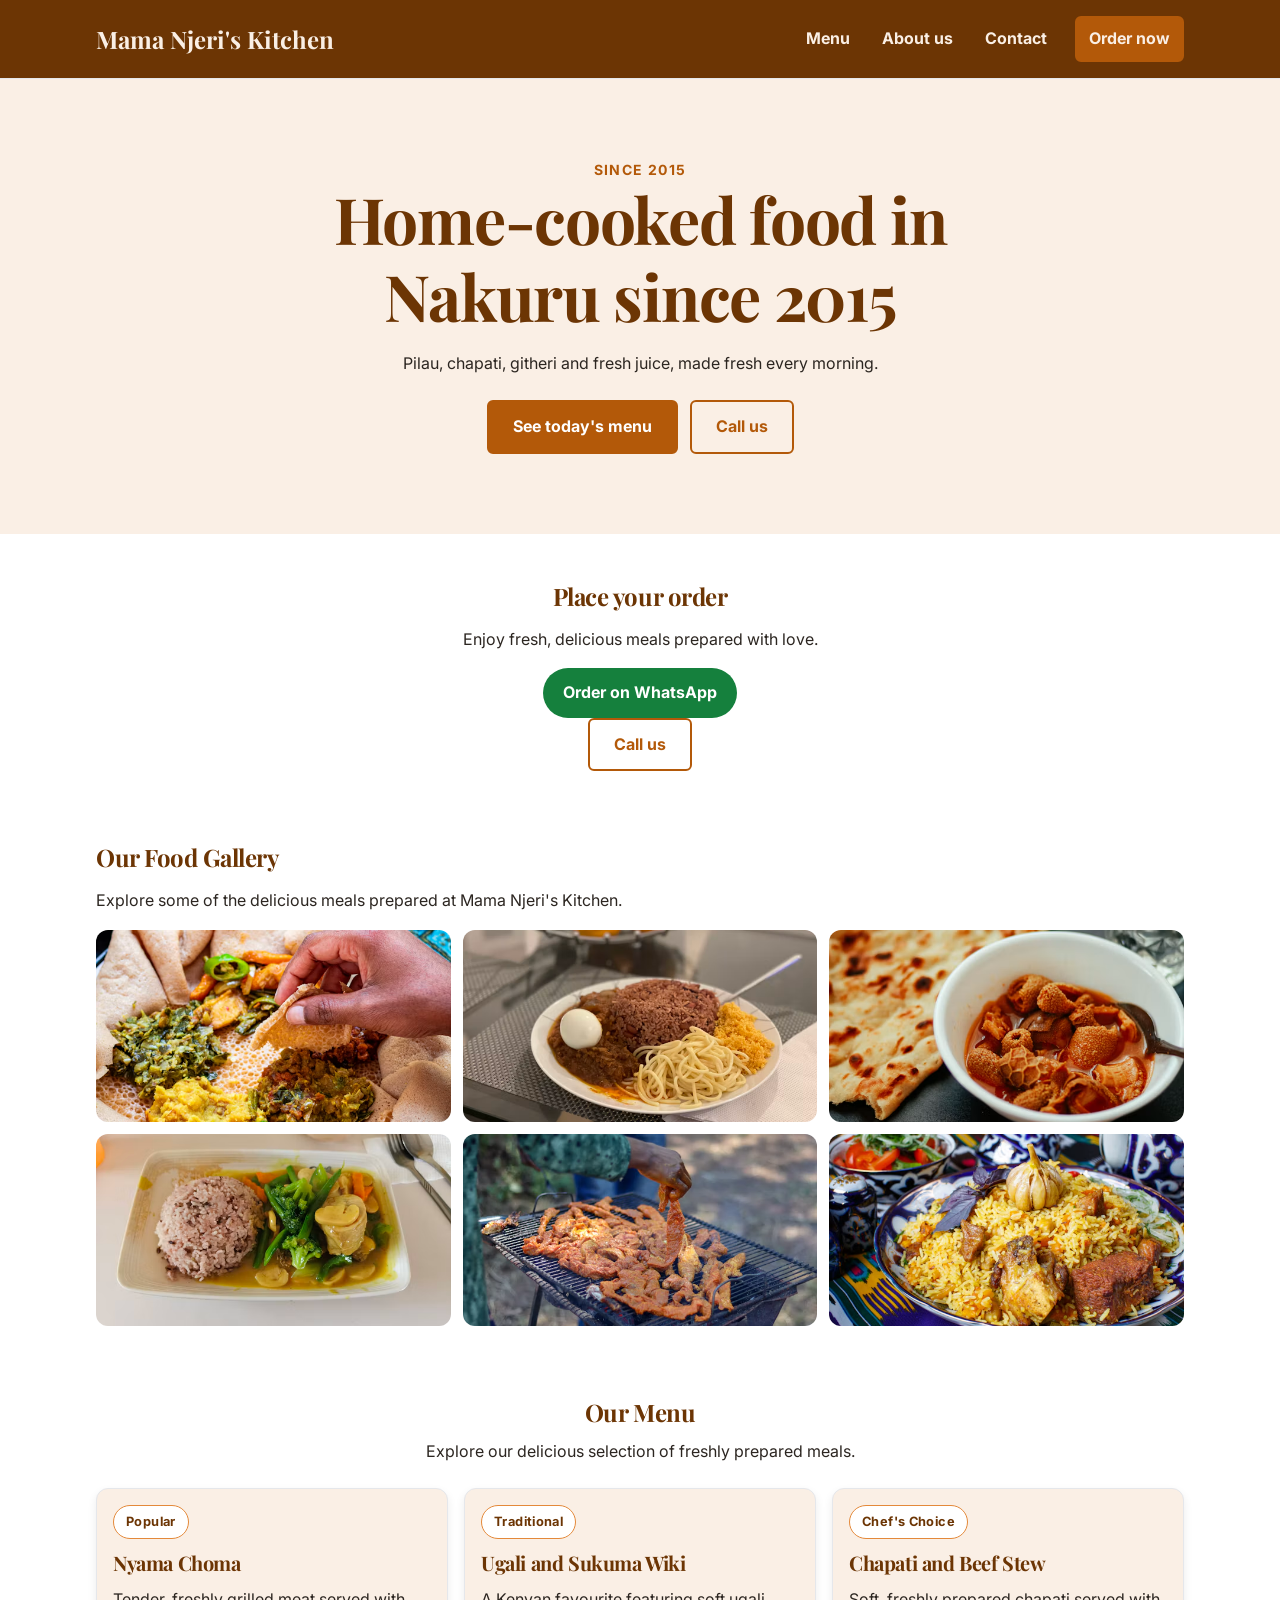
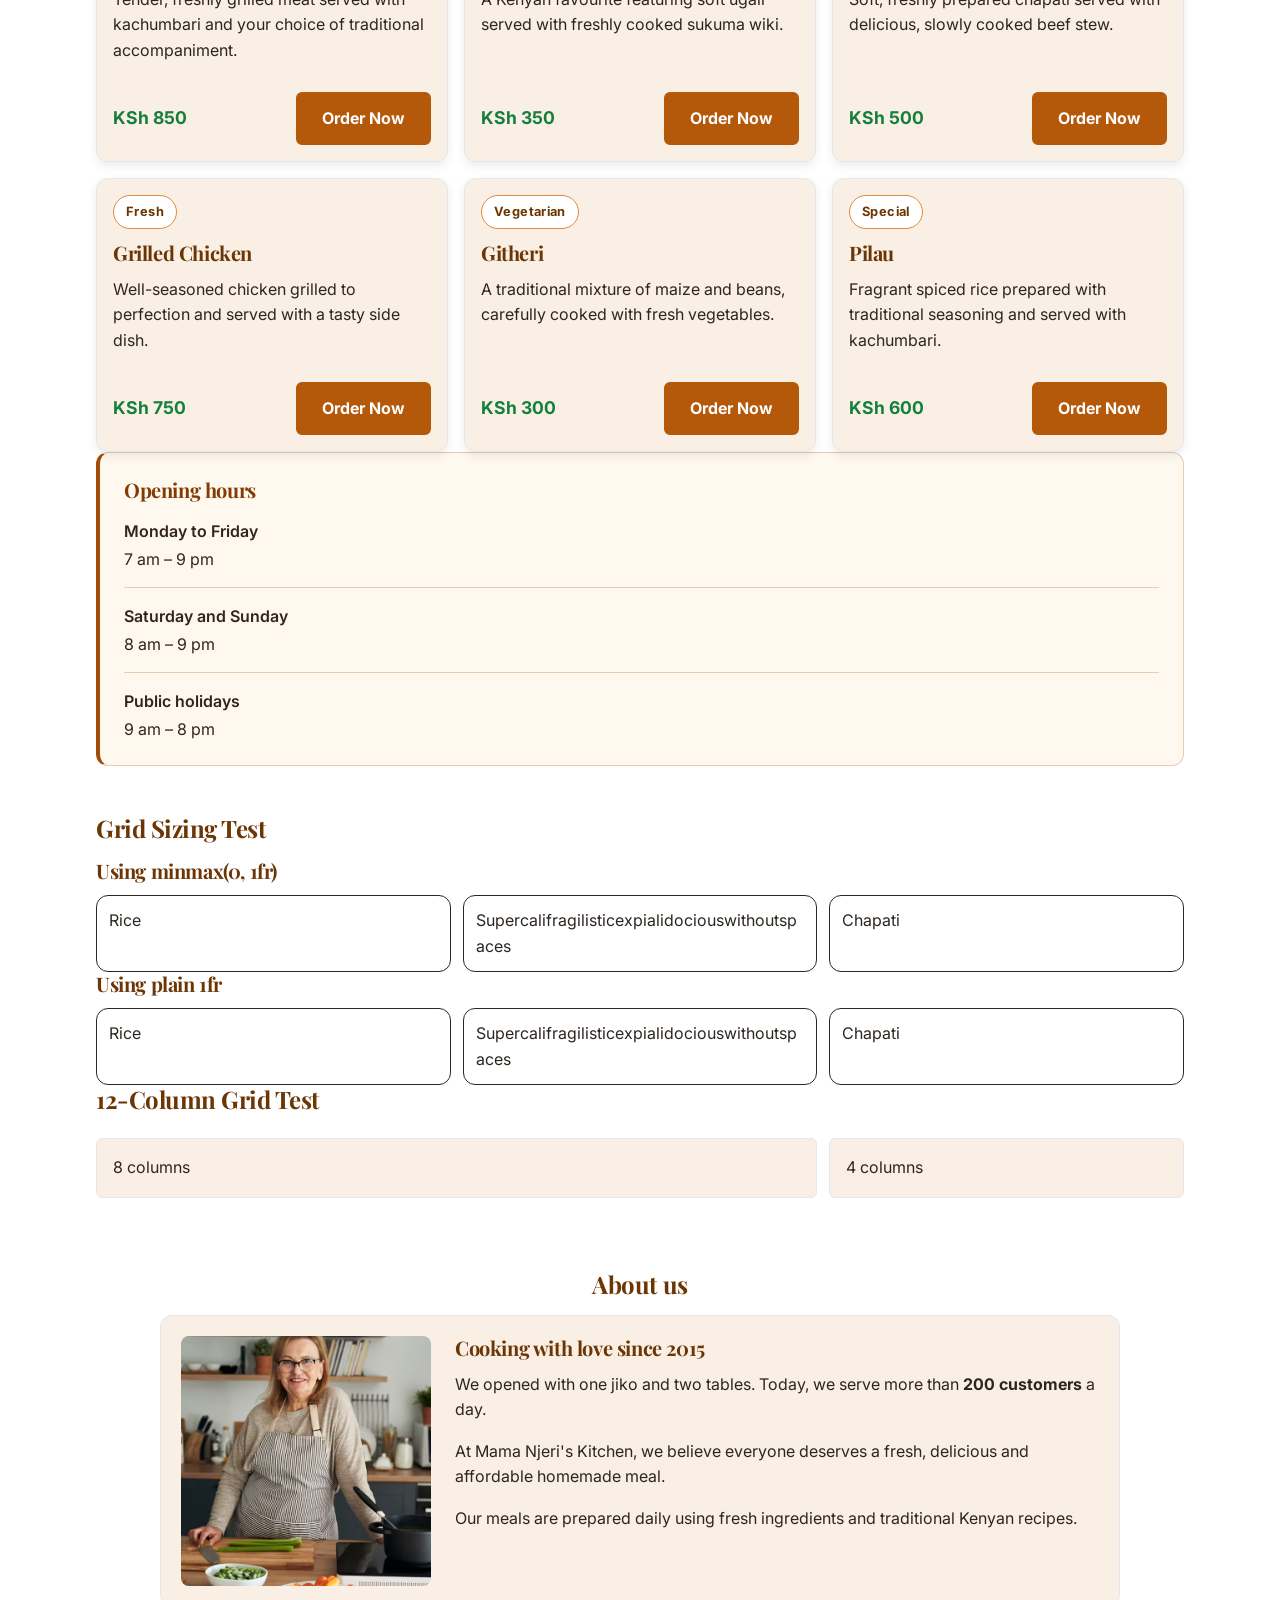
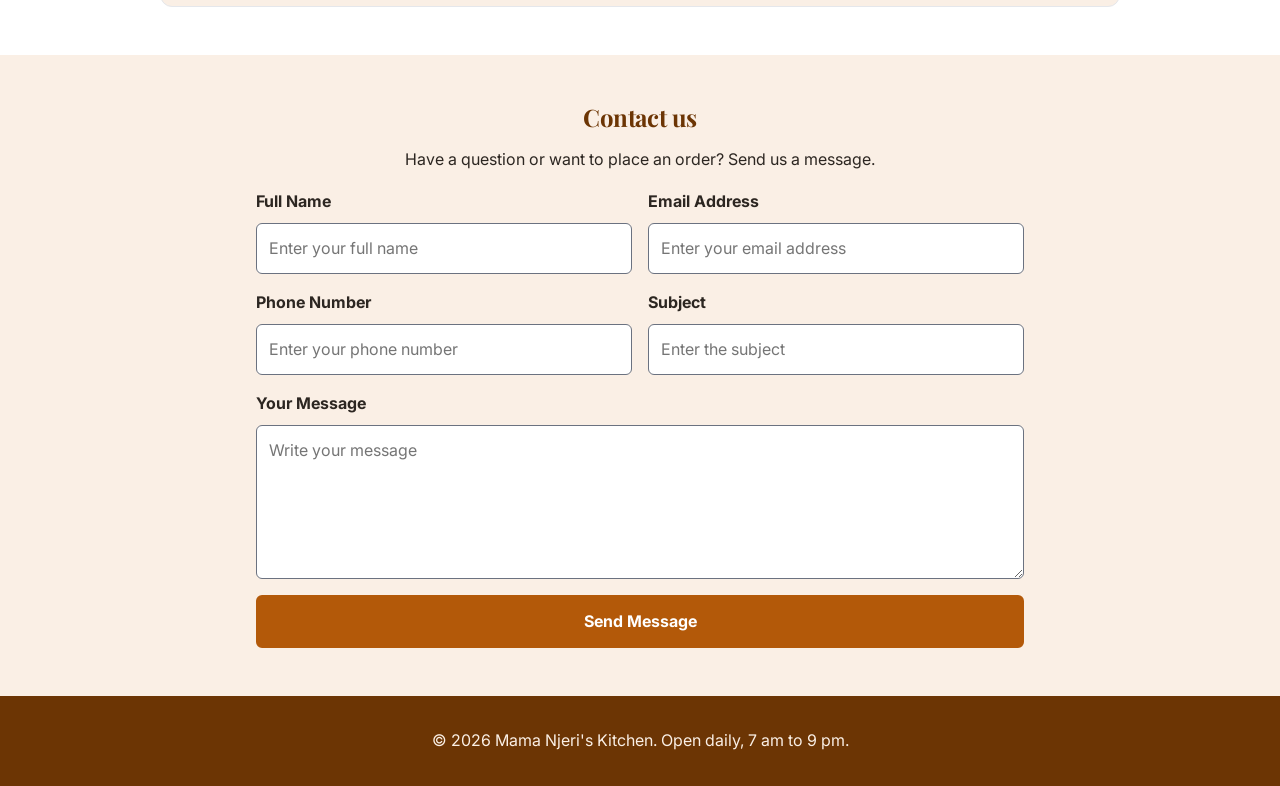
==== commit a3da695c: "Menu section with Grid and Flexbox together" ====
--- a/index.html
+++ b/index.html
@@ -1,3 +1,4 @@
+
 <!doctype html>
 <html lang="en">
   <head>
@@ -20,26 +21,18 @@
   </head>
 
   <body>
+
     <!-- HEADER -->
     <header class="site-header">
       <div class="container">
         <p class="logo">Mama Njeri's Kitchen</p>
 
-        <!-- Navigation using list structure -->
+        <!-- Main navigation -->
         <nav class="main-nav" aria-label="Main navigation">
           <ul class="nav-list">
-            <li>
-              <a href="#menu">Menu</a>
-            </li>
-
-            <li>
-              <a href="#about">About us</a>
-            </li>
-
-            <li>
-              <a href="#contact">Contact</a>
-            </li>
-
+            <li><a href="#menu">Menu</a></li>
+            <li><a href="#about">About us</a></li>
+            <li><a href="#contact">Contact</a></li>
             <li>
               <a class="button" href="#contact">Order now</a>
             </li>
@@ -50,6 +43,7 @@
 
     <!-- MAIN CONTENT -->
     <main>
+
       <!-- HERO SECTION -->
       <section class="hero">
         <div class="container">
@@ -62,7 +56,7 @@
           </p>
 
           <div class="hero__actions">
-            <a class="button" href="#menu"> See today's menu </a>
+            <a class="button" href="#menu">See today's menu</a>
 
             <a class="button button--secondary" href="tel:+254717544278">
               Call us
@@ -87,13 +81,251 @@
             Order on WhatsApp
           </a>
 
-          <a class="button button--secondary" href="tel:+254712345678">
+          <a class="button button--secondary" href="tel:+254717544278">
             Call us
           </a>
         </div>
       </section>
 
-      <section class="container">
+      <!-- FOOD GALLERY -->
+      <section class="gallery-section container" id="gallery">
+        <h2>Our Food Gallery</h2>
+
+        <p>
+          Explore some of the delicious meals prepared at Mama Njeri's Kitchen.
+        </p>
+
+        <div class="gallery-grid">
+
+          <figure class="gallery-item">
+            <img
+              src="images/Traditional_Kenyan_Meal.avif"
+              alt="Freshly prepared traditional Kenyan meal"
+            />
+          </figure>
+
+          <figure class="gallery-item">
+            <img
+              src="images/Aplate_Pilau_Rice.avif"
+              alt="A plate of delicious pilau rice"
+            />
+          </figure>
+
+          <figure class="gallery-item">
+            <img
+              src="images/Chapati_SavouryStew.avif"
+              alt="Chapati served with a savoury stew"
+            />
+          </figure>
+
+          <figure class="gallery-item">
+            <img
+              src="images/Cooked_Veges_Rice.avif"
+              alt="Freshly cooked vegetables and rice"
+            />
+          </figure>
+
+          <figure class="gallery-item">
+            <img
+              src="images/Traditional_Kenya_Meat.avif"
+              alt="A traditional Kenyan meat dish"
+            />
+          </figure>
+
+          <figure class="gallery-item">
+            <img
+              src="images/Plate_AssortedFood.avif"
+              alt="A freshly prepared plate of assorted food"
+            />
+          </figure>
+
+        </div>
+      </section>
+
+      <!-- MENU SECTION -->
+      <section id="menu" class="menu-section">
+        <div class="container">
+
+          <h2 class="menu-heading">Our Menu</h2>
+
+          <p class="menu-intro">
+            Explore our delicious selection of freshly prepared meals.
+          </p>
+
+          <!-- MENU GRID -->
+          <div class="menu-list">
+
+            <!-- MENU CARD 1 -->
+            <article class="menu-card featured-card">
+              <span class="menu-tag">Popular</span>
+
+              <h3>Nyama Choma</h3>
+
+              <p>
+                Tender, freshly grilled meat served with kachumbari
+                and your choice of traditional accompaniment.
+              </p>
+
+              <div class="menu-card-footer">
+                <span class="menu-price">KSh 850</span>
+
+                <a href="#contact" class="btn">Order Now</a>
+              </div>
+            </article>
+
+            <!-- MENU CARD 2 -->
+            <article class="menu-card">
+              <span class="menu-tag">Traditional</span>
+
+              <h3>Ugali and Sukuma Wiki</h3>
+
+              <p>
+                A Kenyan favourite featuring soft ugali served
+                with freshly cooked sukuma wiki.
+              </p>
+
+              <div class="menu-card-footer">
+                <span class="menu-price">KSh 350</span>
+
+                <a href="#contact" class="btn">Order Now</a>
+              </div>
+            </article>
+
+            <!-- MENU CARD 3 -->
+            <article class="menu-card">
+              <span class="menu-tag">Chef's Choice</span>
+
+              <h3>Chapati and Beef Stew</h3>
+
+              <p>
+                Soft, freshly prepared chapati served with
+                delicious, slowly cooked beef stew.
+              </p>
+
+              <div class="menu-card-footer">
+                <span class="menu-price">KSh 500</span>
+
+                <a href="#contact" class="btn">Order Now</a>
+              </div>
+            </article>
+
+            <!-- MENU CARD 4 -->
+            <article class="menu-card">
+              <span class="menu-tag">Fresh</span>
+
+              <h3>Grilled Chicken</h3>
+
+              <p>
+                Well-seasoned chicken grilled to perfection
+                and served with a tasty side dish.
+              </p>
+
+              <div class="menu-card-footer">
+                <span class="menu-price">KSh 750</span>
+
+                <a href="#contact" class="btn">Order Now</a>
+              </div>
+            </article>
+
+            <!-- MENU CARD 5 -->
+            <article class="menu-card">
+              <span class="menu-tag">Vegetarian</span>
+
+              <h3>Githeri</h3>
+
+              <p>
+                A traditional mixture of maize and beans,
+                carefully cooked with fresh vegetables.
+              </p>
+
+              <div class="menu-card-footer">
+                <span class="menu-price">KSh 300</span>
+
+                <a href="#contact" class="btn">Order Now</a>
+              </div>
+            </article>
+
+            <!-- MENU CARD 6 -->
+            <article class="menu-card">
+              <span class="menu-tag">Special</span>
+
+              <h3>Pilau</h3>
+
+              <p>
+                Fragrant spiced rice prepared with traditional
+                seasoning and served with kachumbari.
+              </p>
+
+              <div class="menu-card-footer">
+                <span class="menu-price">KSh 600</span>
+
+                <a href="#contact" class="btn">Order Now</a>
+              </div>
+            </article>
+
+          </div>
+
+          <!-- OPENING HOURS -->
+          <aside
+            class="opening-hours menu-sidebar"
+            aria-labelledby="opening-hours-title"
+          >
+            <h3 id="opening-hours-title">Opening hours</h3>
+
+            <dl class="opening-hours-list">
+
+              <div class="opening-hours-item">
+                <dt>Monday to Friday</dt>
+                <dd>7 am – 9 pm</dd>
+              </div>
+
+              <div class="opening-hours-item">
+                <dt>Saturday and Sunday</dt>
+                <dd>8 am – 9 pm</dd>
+              </div>
+
+              <div class="opening-hours-item">
+                <dt>Public holidays</dt>
+                <dd>9 am – 8 pm</dd>
+              </div>
+
+            </dl>
+          </aside>
+
+        </div>
+      </section>
+
+      <!-- GRID SIZING TEST -->
+      <section class="container grid-sizing-test">
+        <h2>Grid Sizing Test</h2>
+
+        <h3>Using minmax(0, 1fr)</h3>
+
+        <div class="grid-test-minmax">
+          <div class="grid-test-item">Rice</div>
+
+          <div class="grid-test-item">
+            Supercalifragilisticexpialidociouswithoutspaces
+          </div>
+
+          <div class="grid-test-item">Chapati</div>
+        </div>
+
+        <h3>Using plain 1fr</h3>
+
+        <div class="grid-test-1fr">
+          <div class="grid-test-item">Rice</div>
+
+          <div class="grid-test-item">
+            Supercalifragilisticexpialidociouswithoutspaces
+          </div>
+
+          <div class="grid-test-item">Chapati</div>
+        </div>
+      </section>
+
+      <!-- 12-COLUMN GRID TEST -->
+      <section class="container grid-test-section">
         <h2>12-Column Grid Test</h2>
 
         <div class="grid-12-test">
@@ -102,178 +334,11 @@
         </div>
       </section>
 
-      <!-- MENU SECTION -->
-      <section id="menu" class="menu-section">
-        <div class="container">
-          <h2>Today's menu</h2>
-
-          <p>Explore our delicious homemade meals.</p>
-
-          <div class="menu-layout">
-            <!-- MENU LIST -->
-            <div class="menu-list">
-              <!-- MENU CARD 1 -->
-              <article class="card">
-                <img
-                  src="images/Beef_Pilau_Kachumbari.webp"
-                  alt="Beef pilau served with fresh kachumbari"
-                  class="card__image"
-                />
-
-                <div class="card__content">
-                  <h3>Beef Pilau</h3>
-
-                  <p>
-                    Spiced rice cooked with tender beef, served with fresh
-                    kachumbari.
-                  </p>
-
-                  <p class="price">KSh 350</p>
-
-                  <a class="button" href="#contact"> Order </a>
-                </div>
-              </article>
-
-              <!-- MENU CARD 2 -->
-              <article class="card">
-                <img
-                  src="images/Chapati_Coconutbeans.avif"
-                  alt="Chapati served with coconut beans"
-                  class="card__image"
-                />
-
-                <div class="card__content">
-                  <h3>Chapati and Beans</h3>
-
-                  <p>Two soft chapatis served with delicious coconut beans.</p>
-
-                  <p class="price">KSh 200</p>
-
-                  <a class="button" href="#contact"> Order </a>
-                </div>
-              </article>
-
-              <!-- MENU CARD 3 -->
-              <article class="card featured">
-                <img
-                  src="images/Special-Githeri.jpg"
-                  alt="Githeri served with fresh vegetables"
-                  class="card__image"
-                />
-
-                <div class="card__content">
-                  <span class="badge">Chef's choice</span>
-
-                  <h3>Githeri Special</h3>
-
-                  <p>
-                    Maize and beans fried with onions, tomatoes and avocado.
-                  </p>
-
-                  <p class="price">KSh 250</p>
-
-                  <a class="button" href="#contact"> Order </a>
-                </div>
-              </article>
-
-              <!-- MENU CARD 4 -->
-              <article class="card featured">
-                <img
-                  src="images/Traditional_Mukimo.avif"
-                  alt="Traditional mukimo served with vegetables"
-                  class="card__image"
-                />
-
-                <div class="card__content">
-                  <span class="badge">Chef's choice</span>
-
-                  <h3>Mukimo Special</h3>
-
-                  <p>
-                    A hearty maize-and-potato dish served with fresh vegetables.
-                  </p>
-
-                  <p class="price">KSh 300</p>
-
-                  <a class="button" href="#contact"> Order </a>
-                </div>
-              </article>
-
-              <!-- MENU CARD 5 -->
-              <article class="card">
-                <img
-                  src="images/adrian-infernus-food.jpg"
-                  alt="Grilled chicken served with rice and vegetables"
-                  class="card__image"
-                />
-
-                <div class="card__content">
-                  <h3>Grilled Chicken</h3>
-
-                  <p>
-                    Grilled chicken served with rice, vegetables and a side
-                    sauce.
-                  </p>
-
-                  <p class="price">KSh 850</p>
-
-                  <a class="button" href="#contact"> Order </a>
-                </div>
-              </article>
-
-              <!-- MENU CARD 6 -->
-              <article class="card">
-                <img
-                  src="images/Fried_Eggs.jpg"
-                  alt="Fried eggs served with vegetables"
-                  class="card__image"
-                />
-
-                <div class="card__content">
-                  <h3>Fried Eggs</h3>
-
-                  <p>Fried eggs served with vegetables and a side sauce.</p>
-
-                  <p class="price">KSh 350</p>
-
-                  <a class="button" href="#contact"> Order </a>
-                </div>
-              </article>
-            </div>
-
-            <!-- OPENING HOURS -->
-            <aside
-              class="opening-hours menu-sidebar"
-              aria-labelledby="opening-hours-title"
-            >
-              <h3 id="opening-hours-title">Opening hours</h3>
-              <dl class="opening-hours-list">
-                <div class="opening-hours-item">
-                  <dt>Monday to Friday</dt>
-                  <dd>7 am – 9 pm</dd>
-                </div>
-
-                <div class="opening-hours-item">
-                  <dt>Saturday and Sunday</dt>
-                  <dd>8 am – 9 pm</dd>
-                </div>
-
-                <div class="opening-hours-item">
-                  <dt>Public holidays</dt>
-                  <dd>9 am – 8 pm</dd>
-                </div>
-              </dl>
-            </aside>
-          </div>
-        </div>
-      </section>
-
-      <!-- ABOUT SECTION WITH MEDIA OBJECT -->
+      <!-- ABOUT SECTION -->
       <section id="about" class="about-section">
         <div class="container">
           <h2>About us</h2>
 
-          <!-- Media object -->
           <article class="media">
             <img
               src="images/A cook.avif"
@@ -286,8 +351,7 @@
 
               <p>
                 We opened with one jiko and two tables. Today, we serve more
-                than
-                <strong>200 customers</strong> a day.
+                than <strong>200 customers</strong> a day.
               </p>
 
               <p>
@@ -309,54 +373,88 @@
         <div class="container">
           <h2>Contact us</h2>
 
-          <p>Have a question or want to place an order? Send us a message.</p>
+          <p>
+            Have a question or want to place an order? Send us a message.
+          </p>
 
           <form class="contact-form">
-            <label for="firstname">First name</label>
-
-            <input
-              type="text"
-              id="firstname"
-              name="firstname"
-              autocomplete="given-name"
-              required
-            />
-
-            <label for="lastname">Last name</label>
-
-            <input
-              type="text"
-              id="lastname"
-              name="lastname"
-              autocomplete="family-name"
-              required
-            />
-
-            <label for="email">Email</label>
-
-            <input
-              type="email"
-              id="email"
-              name="email"
-              autocomplete="email"
-              required
-            />
-
-            <label for="message">Message</label>
-
-            <textarea id="message" name="message" rows="4" required></textarea>
-
-            <button type="submit">Send message</button>
+
+            <div class="form-group">
+              <label for="name">Full Name</label>
+
+              <input
+                type="text"
+                id="name"
+                name="name"
+                placeholder="Enter your full name"
+                required
+              />
+            </div>
+
+            <div class="form-group">
+              <label for="email">Email Address</label>
+
+              <input
+                type="email"
+                id="email"
+                name="email"
+                placeholder="Enter your email address"
+                required
+              />
+            </div>
+
+            <div class="form-group">
+              <label for="phone">Phone Number</label>
+
+              <input
+                type="tel"
+                id="phone"
+                name="phone"
+                placeholder="Enter your phone number"
+              />
+            </div>
+
+            <div class="form-group">
+              <label for="subject">Subject</label>
+
+              <input
+                type="text"
+                id="subject"
+                name="subject"
+                placeholder="Enter the subject"
+              />
+            </div>
+
+            <div class="form-group form-message">
+              <label for="message">Your Message</label>
+
+              <textarea
+                id="message"
+                name="message"
+                rows="5"
+                placeholder="Write your message"
+                required
+              ></textarea>
+            </div>
+
+            <div class="form-group form-submit">
+              <button type="submit" class="btn">Send Message</button>
+            </div>
+
           </form>
         </div>
       </section>
+
     </main>
 
     <!-- FOOTER -->
     <footer class="site-footer">
       <div class="container">
-        <p>&copy; 2026 Mama Njeri's Kitchen. Open daily, 7 am to 9 pm.</p>
+        <p>
+          &copy; 2026 Mama Njeri's Kitchen. Open daily, 7 am to 9 pm.
+        </p>
       </div>
     </footer>
+
   </body>
 </html>
--- a/styles.css
+++ b/styles.css
@@ -1,6 +1,6 @@
 /* =========================================
    1. DESIGN TOKENS
-   ========================================= */
+========================================= */
 
 :root {
   /* Colours */
@@ -18,11 +18,13 @@
   /* Typography */
   --font-family-base: "Inter", Arial, sans-serif;
   --font-family-heading: "Playfair Display", Georgia, serif;
+
   --font-size-small: 0.875rem;
   --font-size-body: 1rem;
   --font-size-large: 1.25rem;
   --font-size-heading: 1.5rem;
   --font-size-display: 2.5rem;
+
   --font-weight-normal: 400;
   --font-weight-bold: 700;
 
@@ -34,6 +36,7 @@
   --space-5: 1.25rem;
   --space-6: 1.5rem;
   --space-8: 2rem;
+
   --section-spacing: 3rem;
 
   /* Cards */
@@ -51,9 +54,7 @@
 
 /* =========================================
    2. RESET, BASE STYLES AND STICKY FOOTER
-   Requires header, main and footer as direct
-   children of body.
-   ========================================= */
+========================================= */
 
 *,
 *::before,
@@ -69,14 +70,18 @@
 body {
   display: grid;
   grid-template-rows: auto 1fr auto;
+
   min-height: 100vh;
   min-height: 100dvh;
+
   margin: 0;
   padding: 0;
+
   font-family: var(--font-family-base);
   font-size: var(--font-size-body);
   font-weight: var(--font-weight-normal);
   line-height: 1.6;
+
   color: var(--color-text);
   background-color: var(--color-background);
 }
@@ -85,10 +90,12 @@
 h2,
 h3 {
   margin-top: 0;
+
   font-family: var(--font-family-heading);
   font-weight: var(--font-weight-bold);
   line-height: 1.2;
   letter-spacing: -0.02em;
+
   color: var(--color-primary-dark);
 }
 
@@ -130,15 +137,18 @@
 
 /* =========================================
    3. HEADER AND NAVIGATION
-   ========================================= */
+========================================= */
 
 .site-header {
   position: sticky;
   top: 0;
   z-index: var(--z-header);
+
   padding: var(--space-3);
+
   color: var(--color-primary-tint);
   background-color: var(--color-primary-dark);
+
   border-bottom: 1px solid var(--color-border);
 }
 
@@ -147,15 +157,18 @@
   flex-direction: column;
   align-items: flex-start;
   gap: var(--space-3);
+
   min-width: 0;
 }
 
 .logo {
   margin: 0;
+
   color: var(--color-primary-tint);
   font-family: var(--font-family-heading);
   font-size: clamp(1.25rem, 5vw, 1.5rem);
   font-weight: var(--font-weight-bold);
+
   overflow-wrap: anywhere;
 }
 
@@ -163,6 +176,7 @@
   display: flex;
   justify-content: flex-start;
   align-items: center;
+
   width: 100%;
   min-width: 0;
 }
@@ -172,38 +186,46 @@
   flex-direction: column;
   align-items: stretch;
   gap: var(--space-2);
+
   width: 100%;
+
   margin: 0;
   padding: 0;
+
   list-style: none;
 }
 
 .main-nav a {
   display: flex;
   align-items: center;
+
   min-height: 44px;
   padding: var(--space-2) var(--space-3);
+
   color: var(--color-primary-tint);
   font-weight: var(--font-weight-bold);
   text-decoration: none;
+
   border-radius: 6px;
 }
 
-.main-nav a:focus-visible {
-  outline: 3px solid #f59e0b;
-  outline-offset: 3px;
+.main-nav a:hover {
+  color: #fff;
+  background-color: rgb(255 255 255 / 0.12);
 }
 
 /* =========================================
    4. HERO SECTION
-   ========================================= */
+========================================= */
 
 .hero {
   display: flex;
   align-items: center;
   justify-content: center;
+
   min-height: auto;
   padding: 3rem var(--space-4);
+
   text-align: center;
   background-color: var(--color-primary-tint);
 }
@@ -217,6 +239,7 @@
 .hero h1 {
   max-width: 18ch;
   margin-bottom: var(--space-4);
+
   font-size: clamp(2rem, 5vw + 1rem, 4rem);
 }
 
@@ -226,10 +249,12 @@
 
 .eyebrow {
   margin-bottom: var(--space-3);
+
   color: var(--color-primary);
   font-family: var(--font-family-base);
   font-size: var(--font-size-small);
   font-weight: var(--font-weight-bold);
+
   letter-spacing: 0.1em;
   text-transform: uppercase;
 }
@@ -239,6 +264,7 @@
   flex-direction: column;
   align-items: stretch;
   gap: var(--space-3);
+
   width: 100%;
   margin-top: var(--space-6);
 }
@@ -249,11 +275,12 @@
 
 /* =========================================
    5. BUTTONS AND ACCESSIBILITY
-   ========================================= */
+========================================= */
 
 .button,
 .whatsapp-button,
-.contact-form button {
+.contact-form button,
+.btn {
   min-height: 44px;
 }
 
@@ -270,29 +297,42 @@
   outline-offset: 3px;
 }
 
-.button {
+.button,
+.btn {
+  display: inline-flex;
+  justify-content: center;
+  align-items: center;
+
   padding: var(--space-3) var(--space-6);
+
   color: #fff;
   background-color: var(--color-primary);
+
   border: 2px solid var(--color-primary);
   border-radius: 6px;
+
   font: inherit;
   font-weight: var(--font-weight-bold);
   text-align: center;
   text-decoration: none;
+
   cursor: pointer;
+
   transition:
     background-color 200ms ease,
     border-color 200ms ease,
     transform 100ms ease;
 }
 
-.button:hover {
+.button:hover,
+.btn:hover {
+  color: #fff;
   background-color: var(--color-primary-dark);
   border-color: var(--color-primary-dark);
 }
 
-.button:active {
+.button:active,
+.btn:active {
   transform: scale(0.97);
 }
 
@@ -310,7 +350,7 @@
 
 /* =========================================
    6. ORDER SECTION
-   ========================================= */
+========================================= */
 
 .order-section {
   padding: var(--section-spacing) var(--space-4);
@@ -329,25 +369,62 @@
 
 .whatsapp-button {
   padding: var(--space-3) var(--space-5);
+
   color: #fff;
   background-color: #15803d;
+
   border-radius: 999px;
+
   font-weight: var(--font-weight-bold);
   text-decoration: none;
+
   transition:
     background-color 200ms ease,
     transform 100ms ease;
 }
 
 .whatsapp-button:hover {
+  color: #fff;
   background-color: #166534;
 }
 
 /* =========================================
-   7. MENU SECTION AND GRID LAYOUT
-   One column on mobile.
-   At 48rem: menu + 16rem sidebar.
-   ========================================= */
+   7. FOOD GALLERY
+========================================= */
+
+.gallery-section {
+  padding-block: var(--space-6);
+}
+
+.gallery-grid {
+  display: grid;
+
+  grid-template-columns: repeat(3, minmax(0, 1fr));
+  grid-auto-rows: 12rem;
+
+  gap: var(--space-3);
+}
+
+.gallery-item {
+  min-width: 0;
+  margin: 0;
+
+  overflow: hidden;
+  border-radius: var(--card-radius);
+}
+
+.gallery-item img {
+  display: block;
+
+  width: 100%;
+  height: 100%;
+
+  object-fit: cover;
+}
+
+/* =========================================
+   8. MENU SECTION AND LAYOUT
+========================================= */
 
 #menu {
   padding: var(--section-spacing) var(--space-4);
@@ -362,59 +439,177 @@
   text-align: center;
 }
 
+.menu-heading {
+  margin-bottom: var(--space-3);
+}
+
+.menu-intro {
+  margin-bottom: var(--space-6);
+}
+
+/* Menu and opening-hours layout */
+
 .menu-layout {
   display: grid;
   grid-template-columns: minmax(0, 1fr);
+
+  align-items: start;
   gap: var(--space-6);
-  align-items: start;
-}
-
-.menu-list,
-.menu-sidebar {
-  min-width: 0;
-}
-
-/* Menu cards within the main menu area */
+}
+
+/* Menu grid: one column on mobile */
 
 .menu-list,
 .card-grid {
   display: grid;
+
   grid-template-columns: minmax(0, 1fr);
+  grid-auto-rows: minmax(10rem, auto);
+
   align-items: stretch;
   gap: var(--space-4);
-  min-width: 0;
-}
-
-/* =========================================
-   8. MENU CARDS
-   ========================================= */
-
-.card {
-  position: relative;
+
+  min-width: 0;
+}
+
+.menu-list > *,
+.card-grid > *,
+.menu-sidebar {
+  min-width: 0;
+}
+
+/* =========================================
+   9. NEW MENU CARD DESIGN
+========================================= */
+
+/* Menu card */
+
+.menu-card {
   display: flex;
   flex-direction: column;
-  min-width: 0;
-  overflow: hidden;
+
+  height: 100%;
+  min-width: 0;
+
+  padding: var(--space-4);
+
+  color: var(--color-text);
   background-color: var(--color-primary-tint);
+
   border: 1px solid var(--card-border);
   border-radius: var(--card-radius);
+
   box-shadow: var(--card-shadow);
+
+  overflow-wrap: anywhere;
+
   transition:
     transform 200ms ease-out,
     box-shadow 200ms ease-out;
 }
 
-@media (hover: hover) {
-  .card:hover {
-    transform: translateY(-4px);
-    box-shadow: 0 8px 20px rgb(0 0 0 / 0.12);
-  }
+/* Category tags */
+
+.menu-tag {
+  display: inline-block;
+  align-self: flex-start;
+
+  margin-bottom: var(--space-3);
+  padding: 0.35rem var(--space-3);
+
+  color: var(--color-primary-dark);
+  background-color: #fff;
+
+  border: 1px solid var(--color-primary-light);
+  border-radius: 999px;
+
+  font-size: 0.8rem;
+  font-weight: var(--font-weight-bold);
+
+  letter-spacing: 0.03em;
+}
+
+/* Menu card headings */
+
+.menu-card h3 {
+  margin-top: 0;
+  margin-bottom: var(--space-3);
+
+  overflow-wrap: anywhere;
+}
+
+/* Menu card descriptions */
+
+.menu-card p {
+  margin-bottom: var(--space-4);
+  line-height: 1.6;
+
+  overflow-wrap: anywhere;
+}
+
+/* Price and button footer */
+
+.menu-card-footer {
+  display: flex;
+  align-items: center;
+  justify-content: space-between;
+  flex-wrap: wrap;
+
+  gap: var(--space-2);
+
+  margin-top: auto;
+  padding-top: var(--space-3);
+}
+
+.menu-price {
+  color: #15803d;
+
+  font-size: 1.1rem;
+  font-weight: var(--font-weight-bold);
+
+  white-space: nowrap;
+}
+
+.menu-card-footer .btn {
+  align-self: flex-end;
+  white-space: nowrap;
+}
+
+/* Featured menu card */
+
+.featured-card {
+  grid-column: span 1;
+}
+
+/* Retained styles for any older card components */
+
+.card {
+  position: relative;
+
+  display: flex;
+  flex-direction: column;
+
+  min-width: 0;
+  overflow: hidden;
+
+  background-color: var(--color-primary-tint);
+
+  border: 1px solid var(--card-border);
+  border-radius: var(--card-radius);
+
+  box-shadow: var(--card-shadow);
+
+  transition:
+    transform 200ms ease-out,
+    box-shadow 200ms ease-out;
 }
 
 .card__image {
   display: block;
+
   width: 100%;
   aspect-ratio: 4 / 3;
+
   object-fit: cover;
 }
 
@@ -422,6 +617,7 @@
   display: flex;
   flex-direction: column;
   flex: 1;
+
   min-width: 0;
   padding: var(--card-padding);
 }
@@ -429,6 +625,7 @@
 .card h3 {
   margin-top: 0;
   margin-bottom: var(--space-3);
+
   overflow-wrap: anywhere;
 }
 
@@ -456,13 +653,18 @@
   top: var(--space-3);
   right: var(--space-3);
   z-index: var(--z-badge);
+
   display: inline-block;
   padding: 0.35rem var(--space-3);
+
   color: #111;
   background-color: #ffd166;
+
   border-radius: 999px;
+
   font-size: 0.72rem;
   font-weight: var(--font-weight-bold);
+
   letter-spacing: 0.04em;
   text-transform: uppercase;
 }
@@ -471,23 +673,37 @@
   text-decoration: line-through;
 }
 
-/* =========================================
-   9. OPENING HOURS
-   ========================================= */
+/* Card hover effects */
+
+@media (hover: hover) {
+  .card:hover,
+  .menu-card:hover {
+    transform: translateY(-4px);
+    box-shadow: 0 8px 20px rgb(0 0 0 / 0.12);
+  }
+}
+
+/* =========================================
+   10. OPENING HOURS
+========================================= */
 
 .opening-hours {
   min-width: 0;
   padding: 1.5rem;
+
   color: #33251b;
   background-color: #fff8ef;
+
   border: 1px solid #e6cdb3;
   border-left: 4px solid #a34b08;
   border-radius: 0.75rem;
+
   overflow-wrap: anywhere;
 }
 
 .opening-hours h3 {
   margin: 0 0 1rem;
+
   color: #823b06;
   font-size: 1.25rem;
   line-height: 1.3;
@@ -500,11 +716,13 @@
 .opening-hours-item + .opening-hours-item {
   margin-top: 1rem;
   padding-top: 1rem;
+
   border-top: 1px solid #e6cdb3;
 }
 
 .opening-hours-item dt {
   margin: 0 0 0.25rem;
+
   font-weight: 600;
   line-height: 1.5;
 }
@@ -515,8 +733,8 @@
 }
 
 /* =========================================
-   10. ABOUT SECTION
-   ========================================= */
+   11. ABOUT SECTION
+========================================= */
 
 .about-section {
   padding: var(--section-spacing) var(--space-4);
@@ -531,19 +749,24 @@
   flex-direction: column;
   align-items: stretch;
   gap: var(--space-4);
+
   max-width: 60rem;
   margin-inline: auto;
   padding: var(--space-4);
+
   background-color: var(--color-primary-tint);
+
   border: 1px solid var(--card-border);
   border-radius: var(--card-radius);
 }
 
 .media__image {
   flex: none;
+
   width: 100%;
   height: auto;
   max-height: 350px;
+
   object-fit: cover;
   border-radius: 8px;
 }
@@ -562,8 +785,8 @@
 }
 
 /* =========================================
-   11. CONTACT SECTION AND FORM
-   ========================================= */
+   12. CONTACT SECTION AND FORM
+========================================= */
 
 #contact {
   padding: var(--section-spacing) var(--space-4);
@@ -579,33 +802,57 @@
   text-align: center;
 }
 
+/* Contact form */
+
 .contact-form {
   display: grid;
   grid-template-columns: minmax(0, 1fr);
-  gap: var(--space-3);
+  gap: var(--space-4);
+
   width: 100%;
-  max-width: 32rem;
+  max-width: 48rem;
+
   margin-inline: auto;
+}
+
+/* Group each label and input */
+
+.form-group {
+  display: flex;
+  flex-direction: column;
+  gap: var(--space-2);
+
+  min-width: 0;
 }
 
 .contact-form label {
   display: block;
+
   margin: 0;
+
   font-weight: var(--font-weight-bold);
 }
+
+/* Form controls */
 
 .contact-form input,
 .contact-form textarea {
   display: block;
+
   width: 100%;
   min-width: 0;
   max-width: 100%;
+
   padding: var(--space-3);
+
   color: #1f2937;
   background-color: var(--color-surface);
+
   border: 1px solid #6b7280;
   border-radius: 6px;
+
   font: inherit;
+
   transition:
     border-color 200ms ease,
     box-shadow 200ms ease;
@@ -615,25 +862,43 @@
   resize: vertical;
 }
 
+/* Focus styles */
+
 .contact-form input:focus-visible,
 .contact-form textarea:focus-visible {
   border-color: var(--color-primary);
+
   outline: 3px solid var(--color-primary-light);
   outline-offset: 2px;
+
   box-shadow: 0 0 0 3px rgb(230 126 34 / 0.25);
 }
+
+/* Invalid email field */
 
 .contact-form input[type="email"]:user-invalid {
   border-color: #dc2626;
   background-color: #fef2f2;
+
   box-shadow: 0 0 0 3px rgb(220 38 38 / 0.2);
 }
+
+/* Optional email error message */
 
 .email-error {
   display: none;
+
   margin: 0;
+
   color: #dc2626;
   font-size: var(--font-size-small);
+}
+
+/* Message and submit button span full width */
+
+.form-message,
+.form-submit {
+  grid-column: 1 / -1;
 }
 
 .contact-form button {
@@ -642,13 +907,15 @@
 }
 
 /* =========================================
-   12. FOOTER
-   ========================================= */
+   13. FOOTER
+========================================= */
 
 .site-footer {
   padding: var(--space-8) var(--space-4);
+
   color: var(--color-primary-tint);
   background-color: var(--color-primary-dark);
+
   text-align: center;
 }
 
@@ -657,8 +924,8 @@
 }
 
 /* =========================================
-   13. UTILITY CLASSES
-   ========================================= */
+   14. UTILITY CLASSES
+========================================= */
 
 .is-hidden {
   display: none;
@@ -666,25 +933,60 @@
 
 .visually-hidden {
   position: absolute;
+
   width: 1px;
   height: 1px;
+
   padding: 0;
   margin: -1px;
+
   overflow: hidden;
   clip-path: inset(50%);
+
   white-space: nowrap;
   border: 0;
 }
 
 /* =========================================
-   14. 12-COLUMN GRID TEST
-   Use these classes on a test section.
-   ========================================= */
+   15. GRID SIZING COMPARISON TEST
+========================================= */
+
+.grid-test-minmax {
+  display: grid;
+
+  grid-template-columns: repeat(3, minmax(0, 1fr));
+  gap: var(--space-3);
+
+  min-width: 0;
+}
+
+.grid-test-1fr {
+  display: grid;
+
+  grid-template-columns: repeat(3, 1fr);
+  gap: var(--space-3);
+}
+
+.grid-test-item {
+  min-width: 0;
+  padding: var(--space-3);
+
+  border: 1px solid currentColor;
+  border-radius: var(--card-radius);
+
+  overflow-wrap: anywhere;
+}
+
+/* =========================================
+   16. 12-COLUMN GRID TEST
+========================================= */
 
 .grid-12-test {
   display: grid;
+
   grid-template-columns: repeat(12, minmax(0, 1fr));
   gap: var(--space-3);
+
   width: 100%;
   margin-block: var(--space-6);
 }
@@ -692,9 +994,12 @@
 .grid-12-test > * {
   min-width: 0;
   padding: var(--space-4);
+
   background-color: var(--color-primary-tint);
+
   border: 1px solid var(--color-border);
   border-radius: 6px;
+
   overflow-wrap: anywhere;
 }
 
@@ -707,8 +1012,44 @@
 }
 
 /* =========================================
-   15. RESPONSIVE DESIGN
-   ========================================= */
+   17. RESPONSIVE DESIGN
+   Mobile-first breakpoints
+========================================= */
+
+/* Small screens */
+
+@media (max-width: 30rem) {
+  .gallery-grid {
+    grid-template-columns: repeat(2, minmax(0, 1fr));
+    grid-auto-rows: 10rem;
+  }
+
+  .grid-12-test {
+    grid-template-columns: repeat(4, minmax(0, 1fr));
+  }
+
+  .span-8 {
+    grid-column: span 3;
+  }
+
+  .span-4 {
+    grid-column: span 1;
+  }
+
+  .media {
+    flex-direction: column;
+    align-items: stretch;
+    gap: var(--space-4);
+
+    padding: var(--space-4);
+  }
+
+  .media__image {
+    width: 100%;
+    height: auto;
+    max-height: 350px;
+  }
+}
 
 /* Wider phones and small tablets */
 
@@ -721,6 +1062,7 @@
     flex-direction: row;
     align-items: center;
     justify-content: center;
+
     width: auto;
   }
 
@@ -740,7 +1082,19 @@
   }
 }
 
-/* Tablet: 48rem = 768px */
+/* Menu tablet breakpoint: 40rem = 640px */
+
+@media (min-width: 40rem) {
+  .menu-list {
+    grid-template-columns: repeat(2, minmax(0, 1fr));
+  }
+
+  .featured-card {
+    grid-column: span 2;
+  }
+}
+
+/* Tablet layout: 48rem = 768px */
 
 @media (min-width: 48rem) {
   .site-header {
@@ -766,6 +1120,7 @@
     justify-content: flex-end;
     align-items: center;
     gap: var(--space-2);
+
     width: auto;
   }
 
@@ -773,17 +1128,10 @@
     margin-left: var(--space-2);
   }
 
-  /* Menu beside the fixed-width opening-hours sidebar */
+  /* Opening hours sidebar */
 
   .menu-layout {
     grid-template-columns: minmax(0, 1fr) 16rem;
-  }
-
-  /* Two cards across within the menu column */
-
-  .menu-list,
-  .card-grid {
-    grid-template-columns: repeat(2, minmax(0, 1fr));
   }
 
   .media {
@@ -794,13 +1142,20 @@
 
   .media__image {
     flex: 0 0 250px;
+
     width: 250px;
     height: 250px;
     max-height: none;
   }
-}
-
-/* Wide desktop */
+
+  /* Contact form: two columns */
+
+  .contact-form {
+    grid-template-columns: repeat(2, minmax(0, 1fr));
+  }
+}
+
+/* Desktop menu breakpoint: 64rem = 1024px */
 
 @media (min-width: 64rem) {
   .menu-list,
@@ -808,14 +1163,20 @@
     grid-template-columns: repeat(3, minmax(0, 1fr));
   }
 
+  /* Featured card returns to one column */
+
+  .featured-card {
+    grid-column: span 1;
+  }
+
   .hero {
     padding-block: 5rem;
   }
 }
 
 /* =========================================
-   16. PRINT STYLES
-   ========================================= */
+   18. PRINT STYLES
+========================================= */
 
 @media print {
   .header-nav,
@@ -829,7 +1190,8 @@
     position: static;
   }
 
-  .card {
+  .card,
+  .menu-card {
     box-shadow: none;
     break-inside: avoid;
   }
@@ -841,8 +1203,8 @@
 }
 
 /* =========================================
-   17. REDUCED MOTION ACCESSIBILITY
-   ========================================= */
+   19. REDUCED MOTION ACCESSIBILITY
+========================================= */
 
 @media (prefers-reduced-motion: reduce) {
   *,
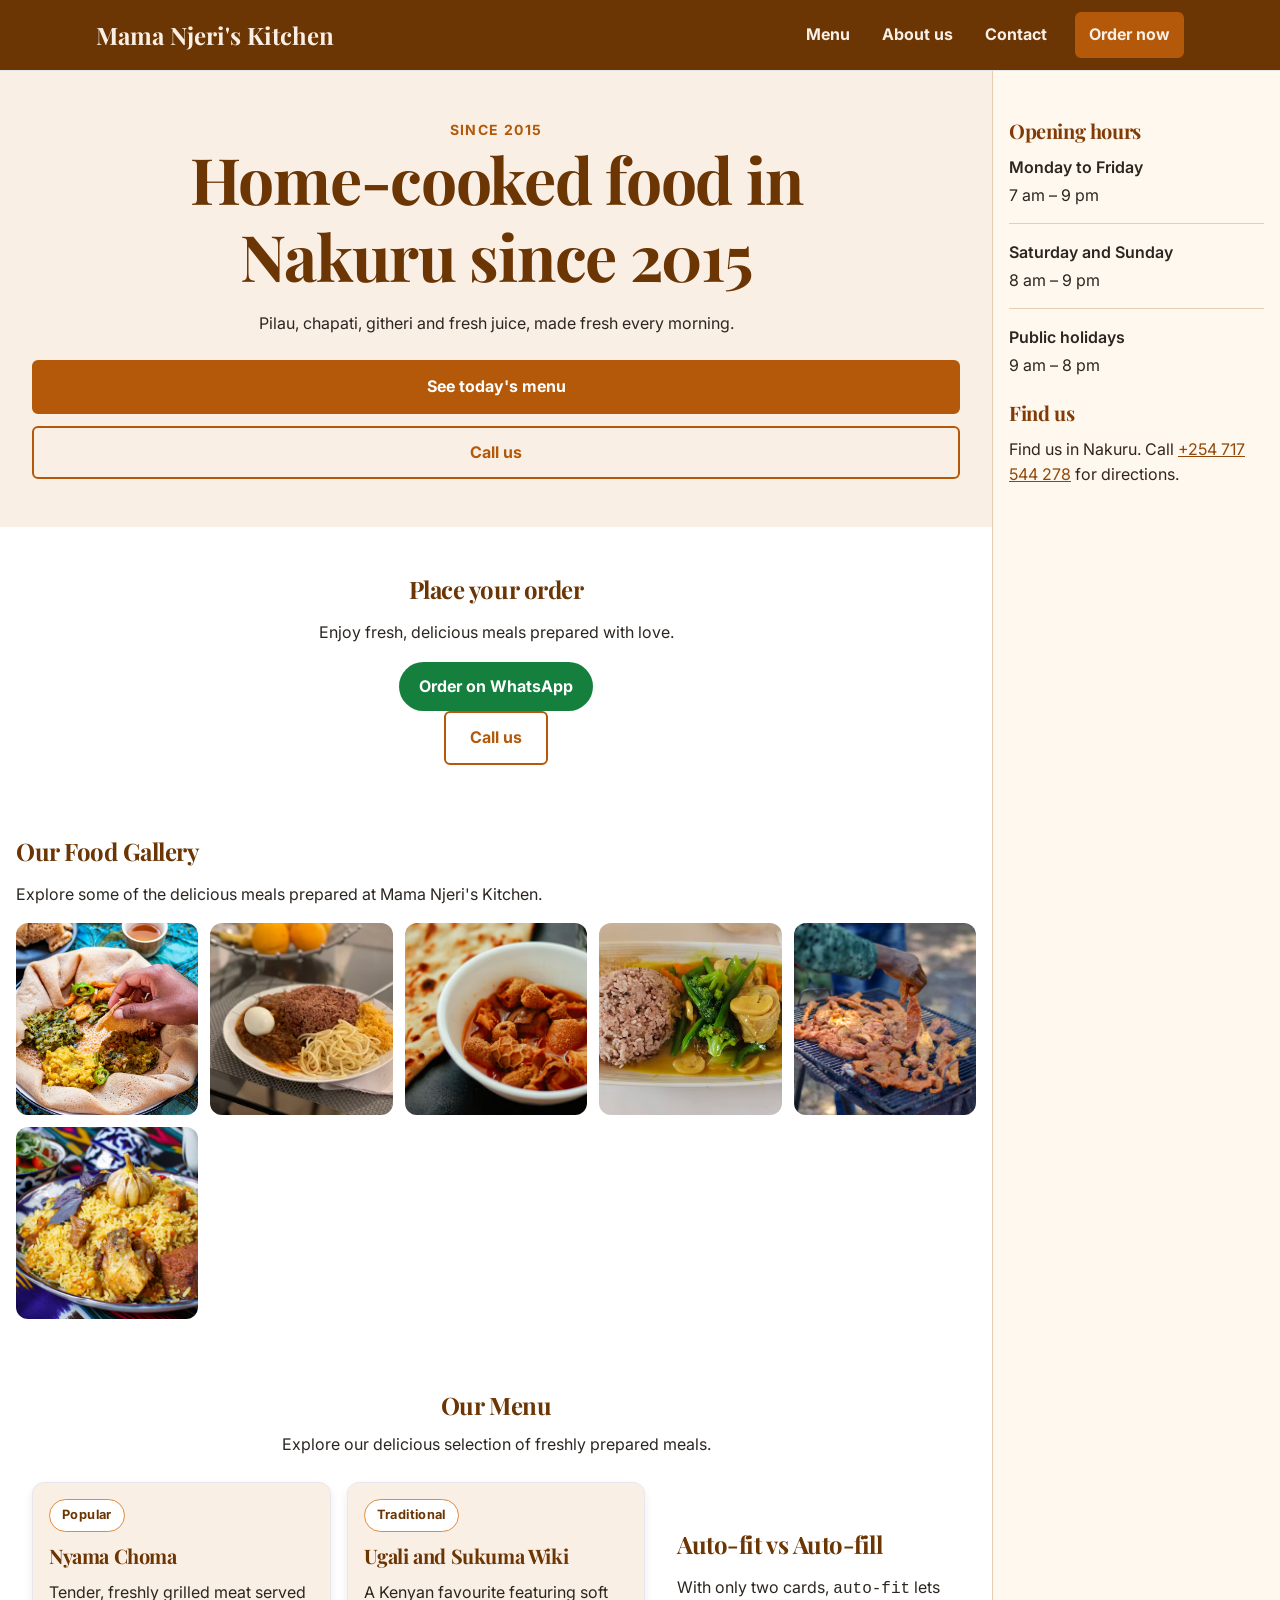
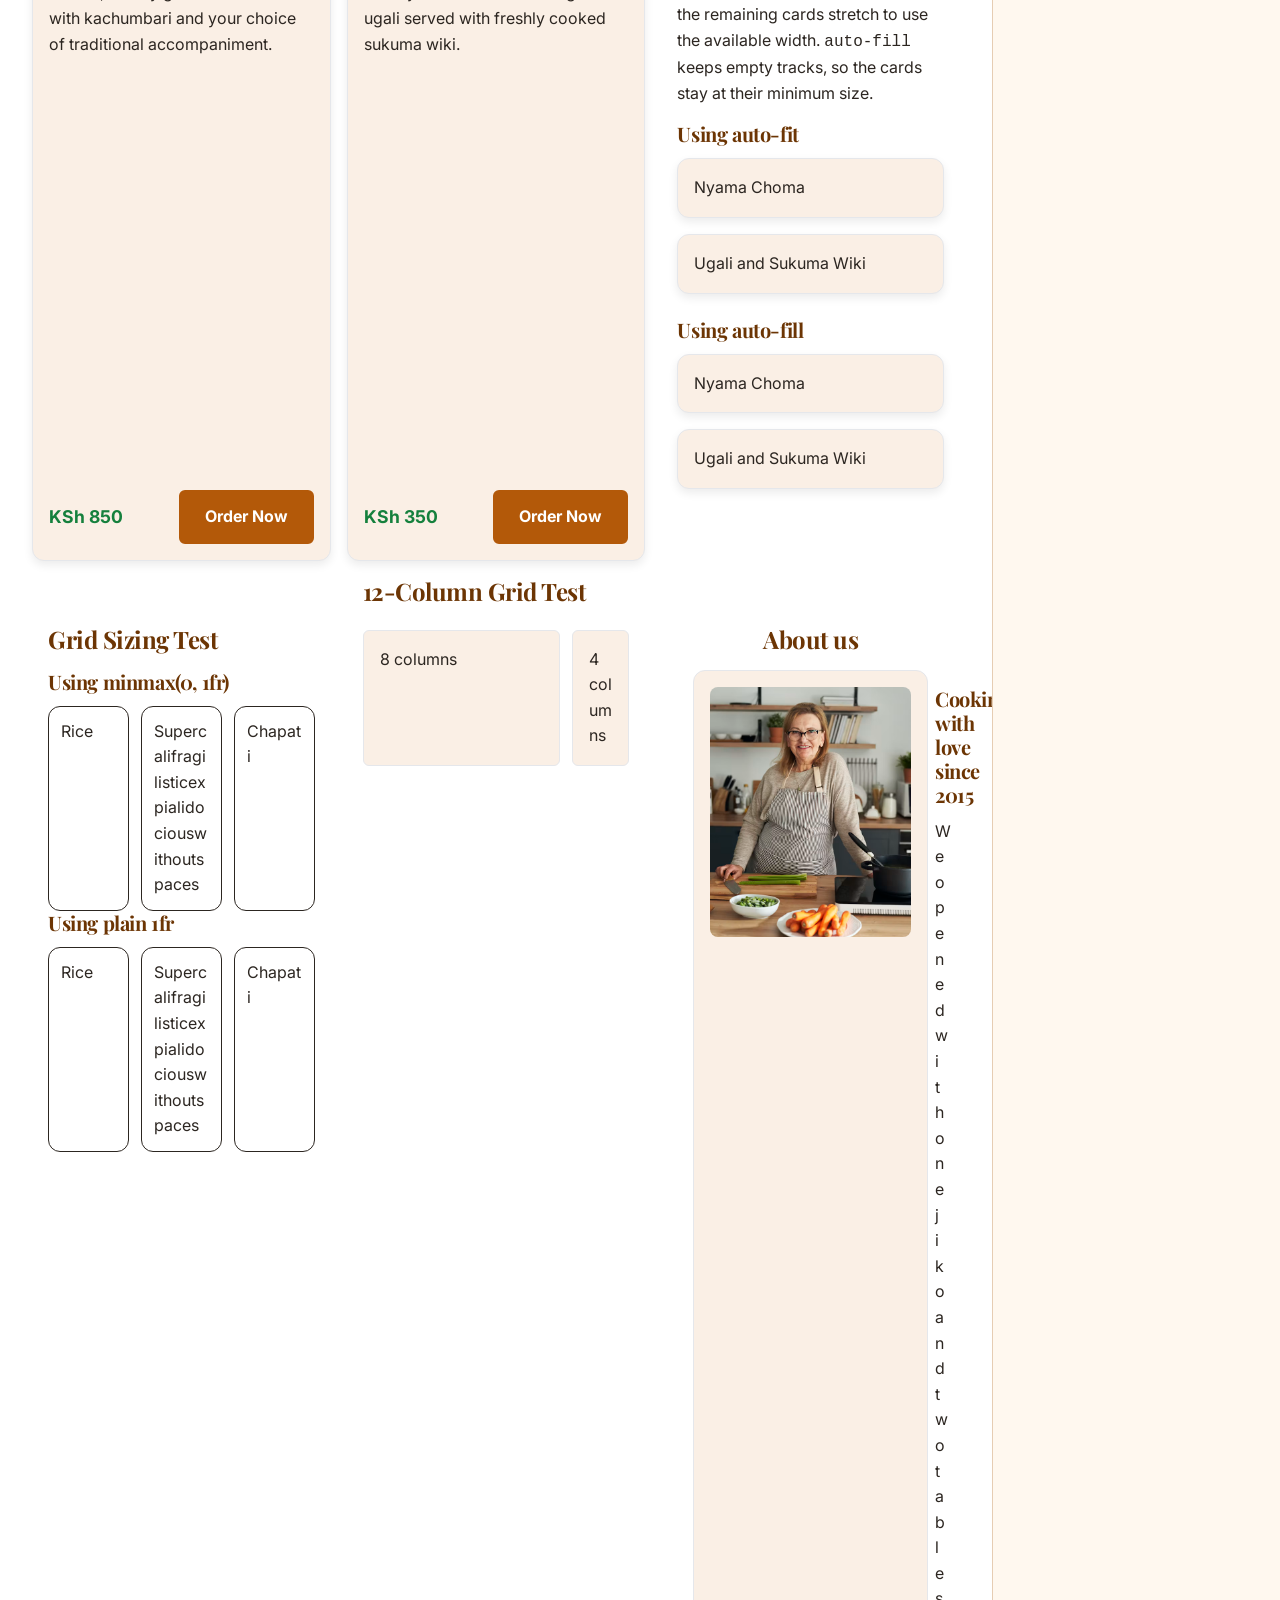
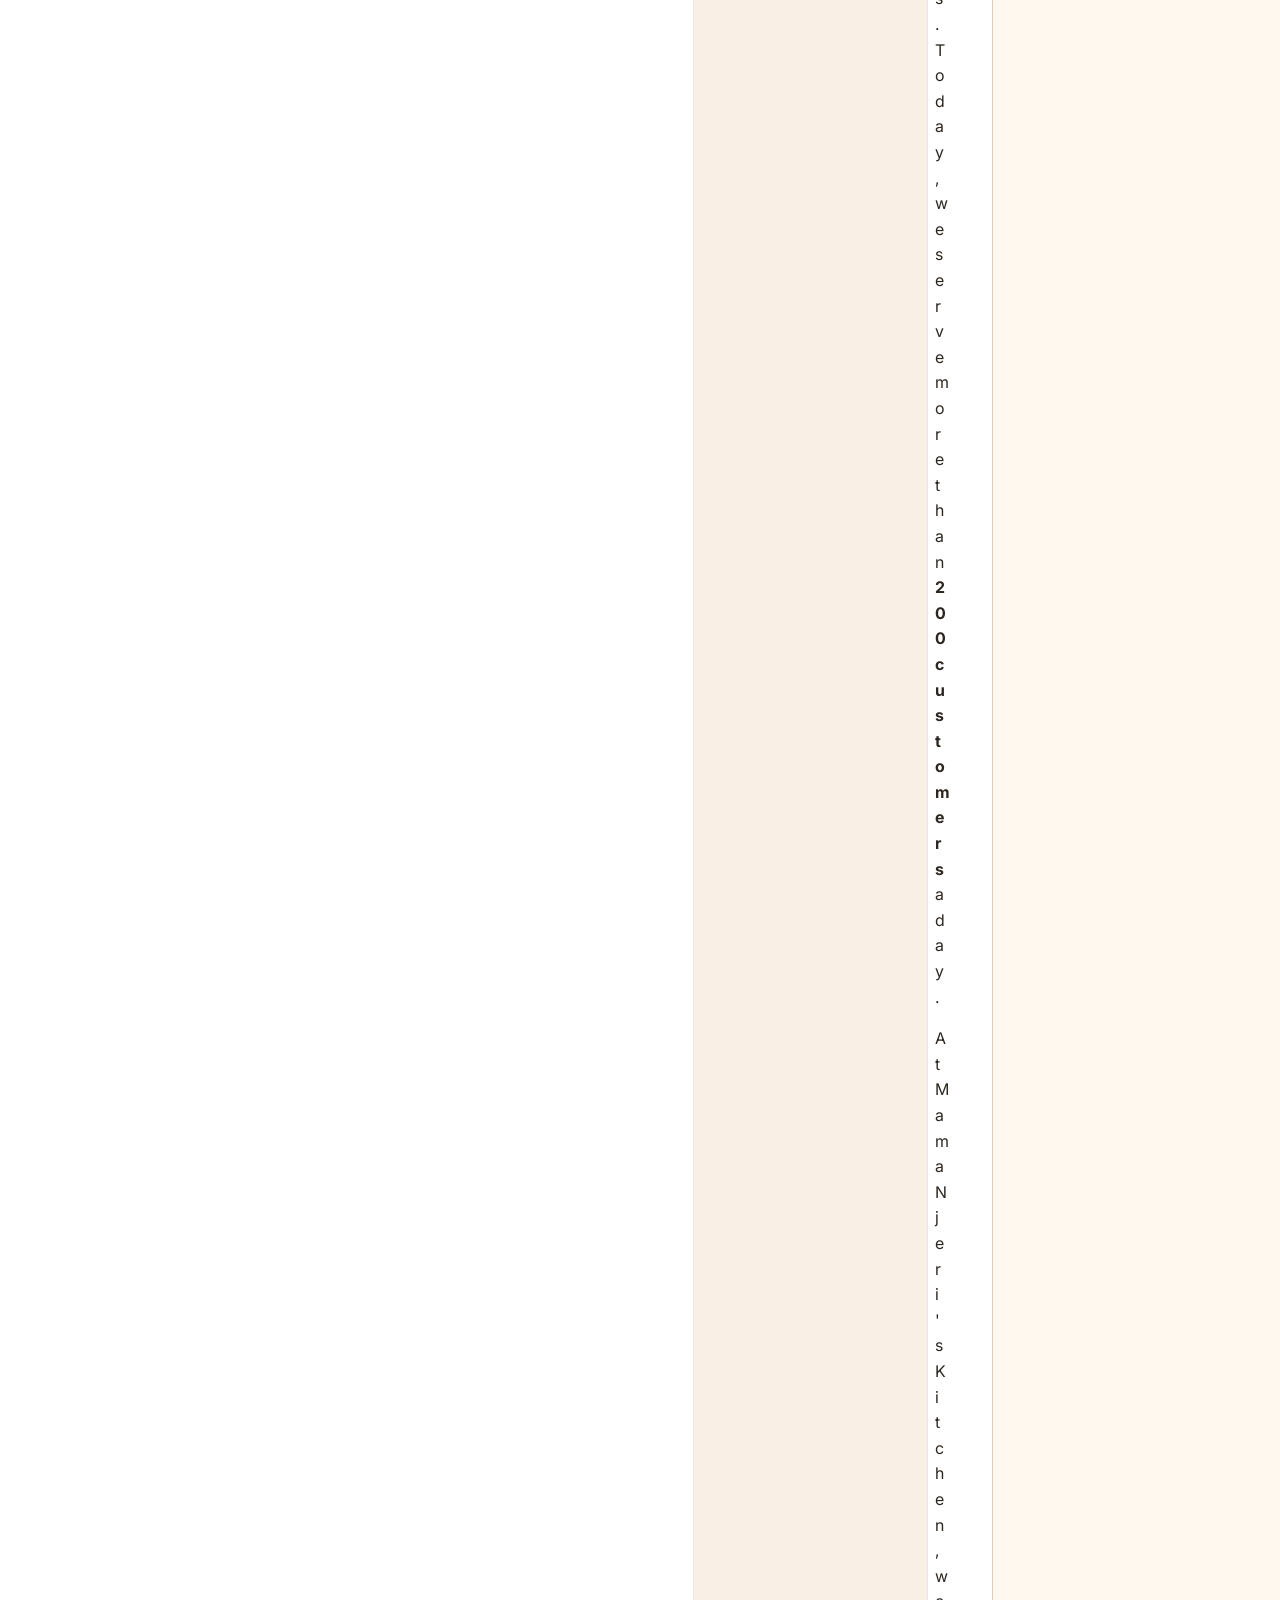
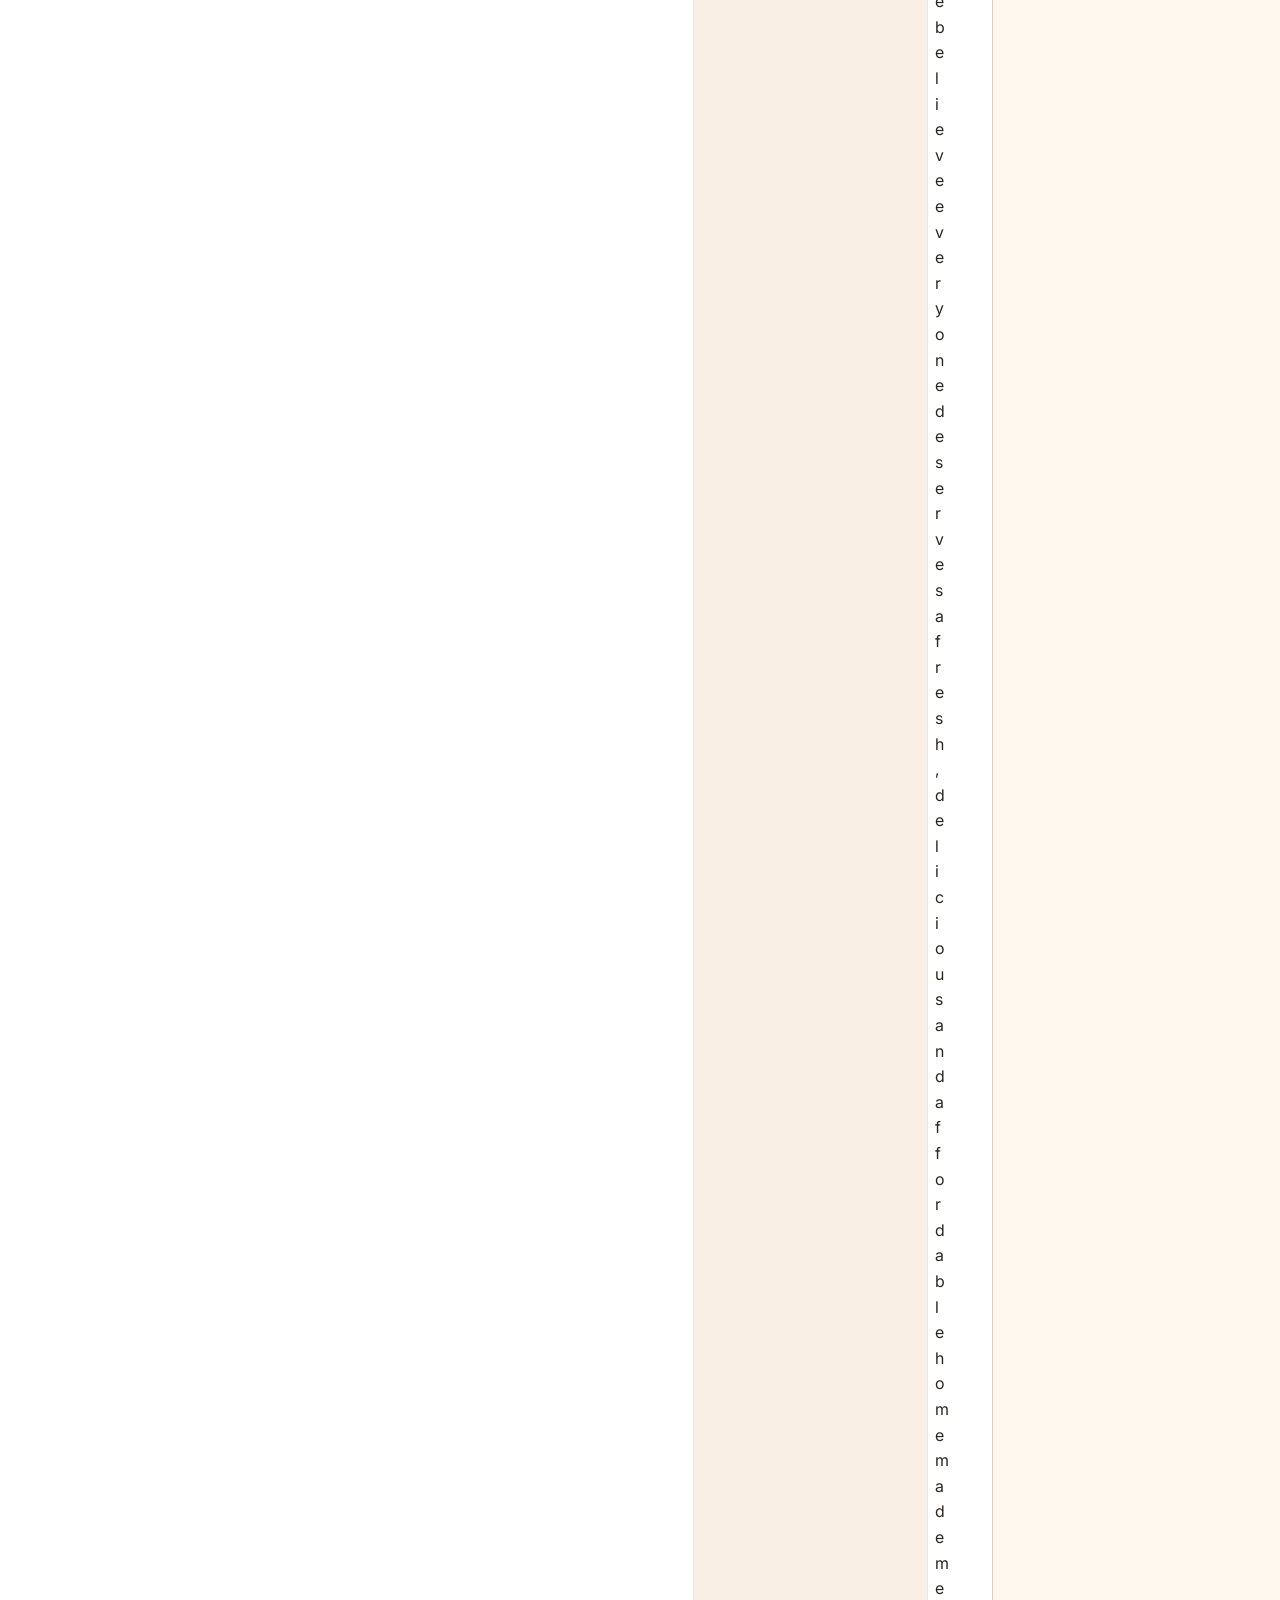
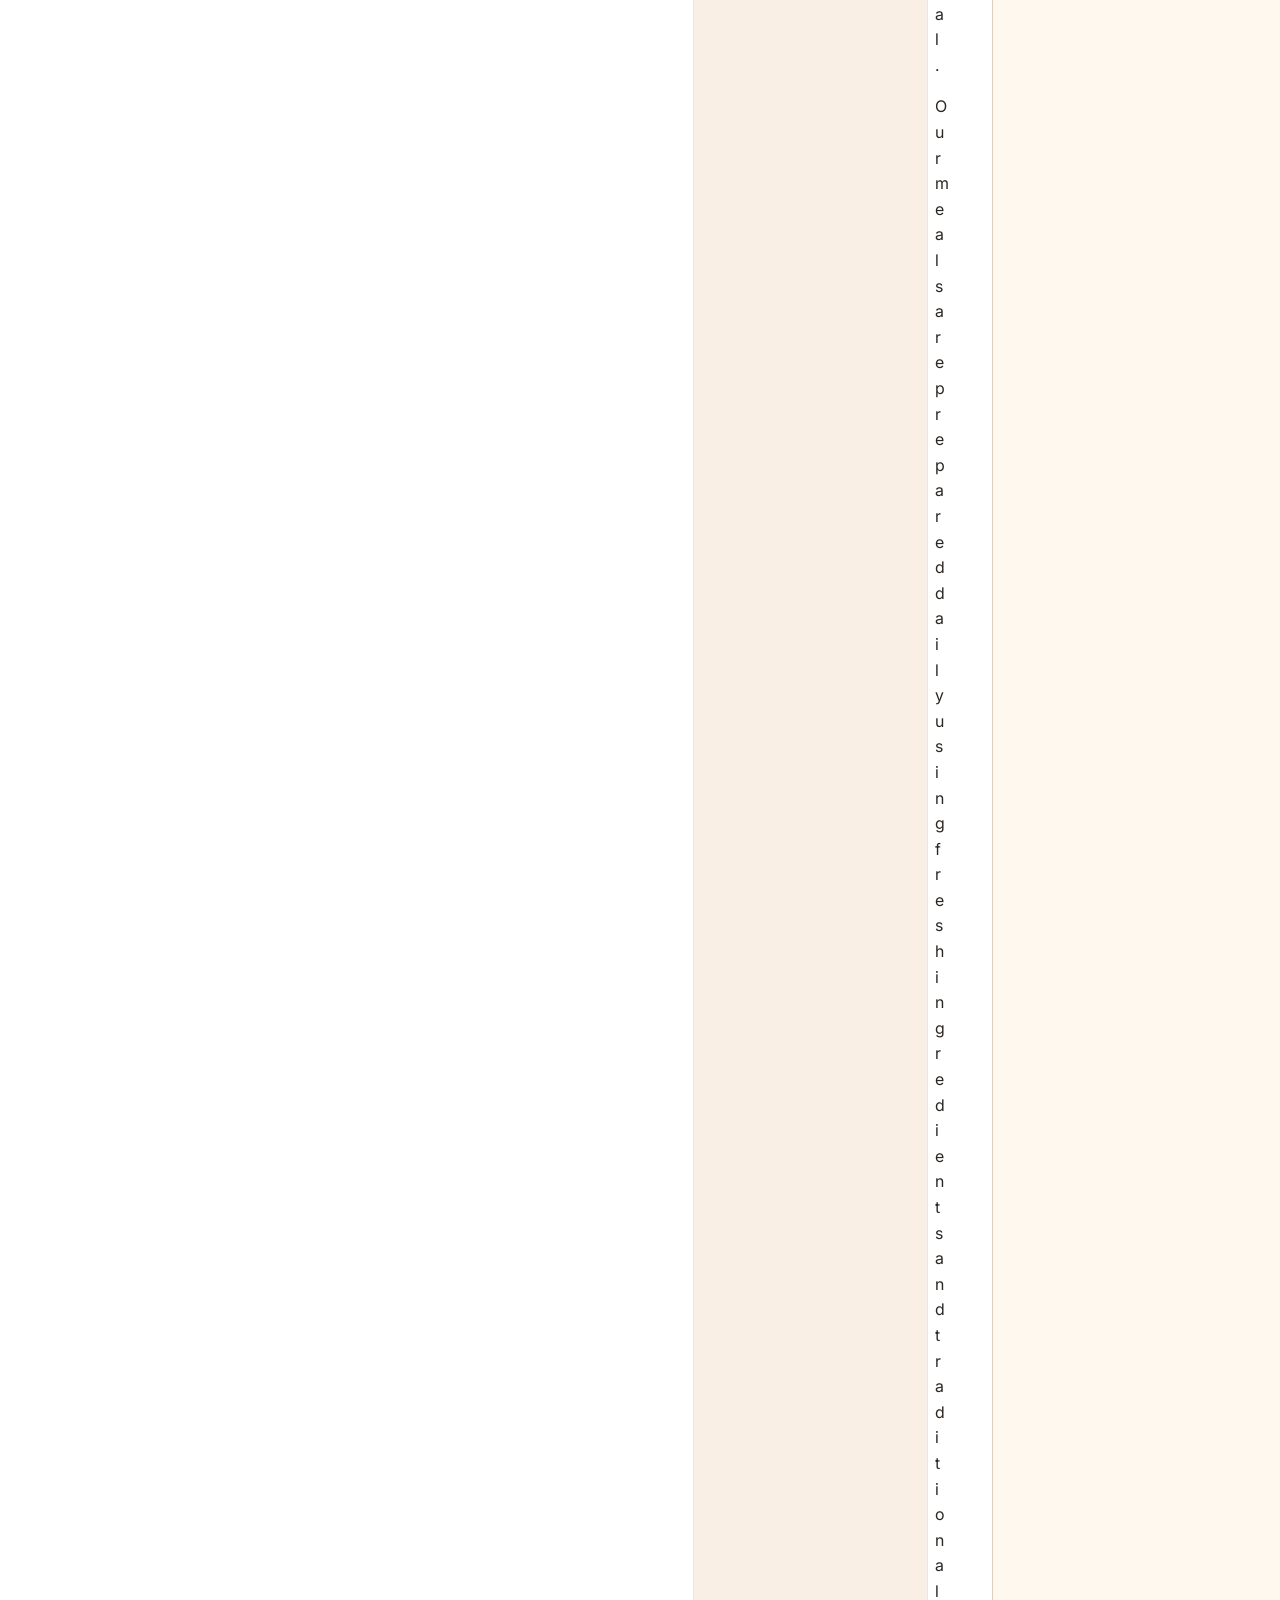
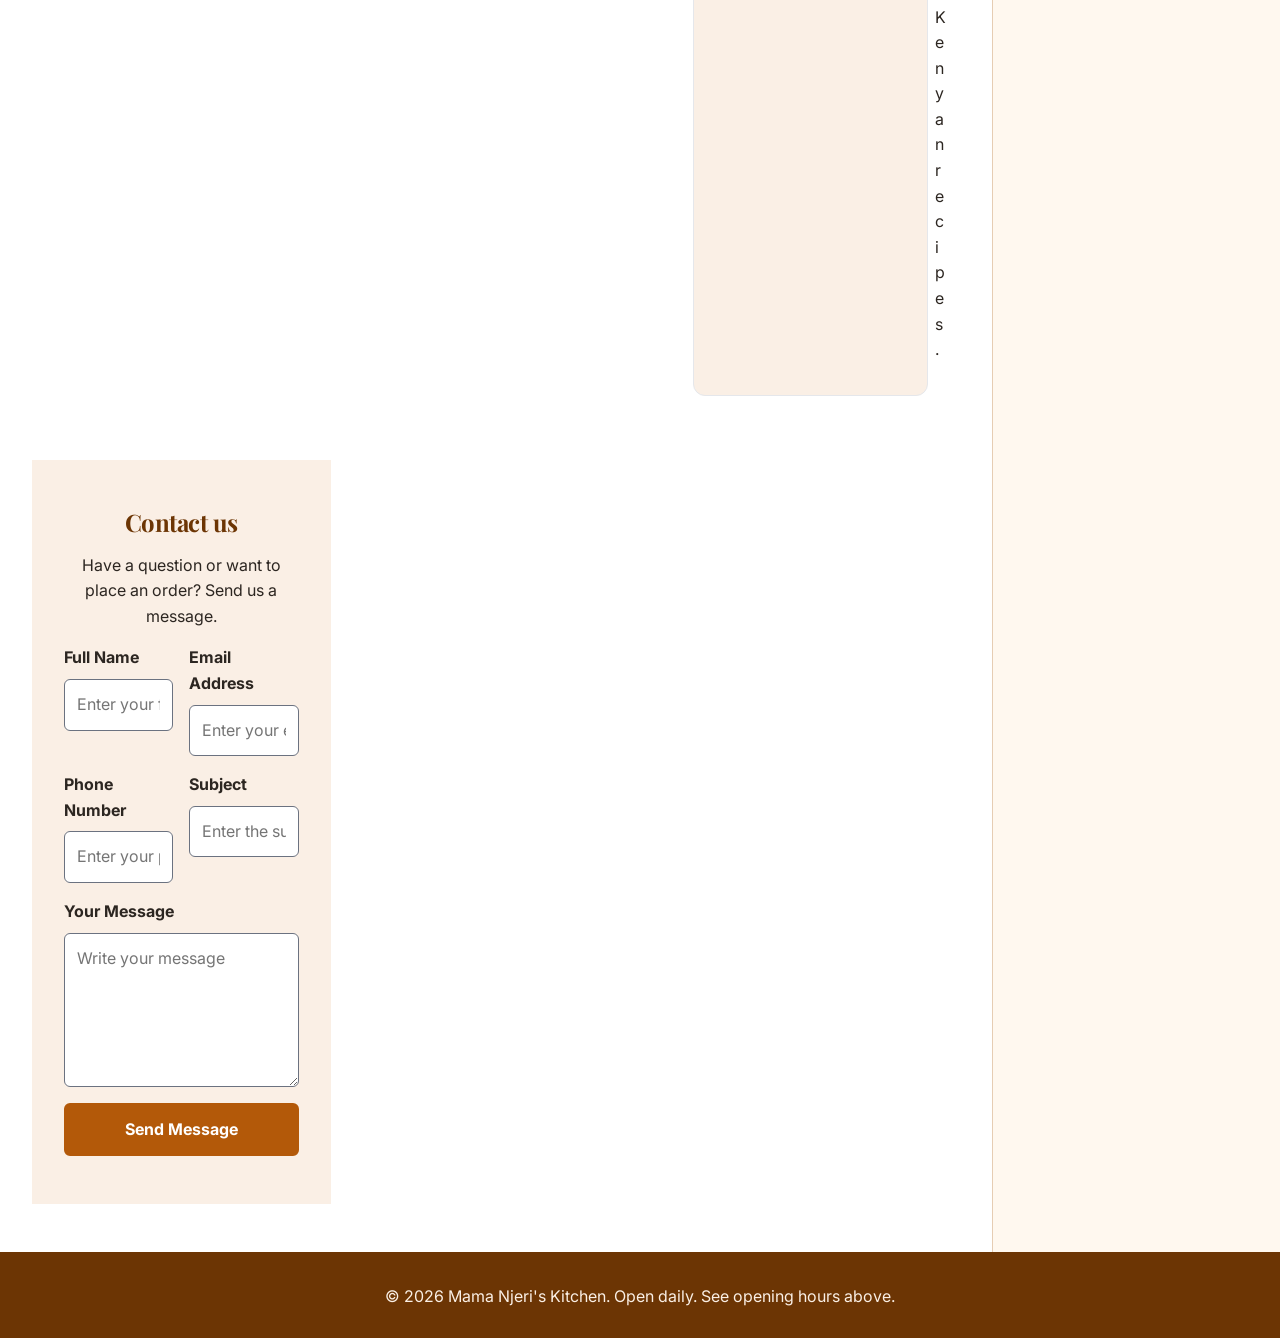
==== commit 4e503e47: "Auto-fit grids for menu and gallery" ====
--- a/index.html
+++ b/index.html
@@ -1,4 +1,3 @@
-
 <!doctype html>
 <html lang="en">
   <head>
@@ -21,13 +20,11 @@
   </head>
 
   <body>
-
     <!-- HEADER -->
     <header class="site-header">
       <div class="container">
         <p class="logo">Mama Njeri's Kitchen</p>
 
-        <!-- Main navigation -->
         <nav class="main-nav" aria-label="Main navigation">
           <ul class="nav-list">
             <li><a href="#menu">Menu</a></li>
@@ -43,7 +40,6 @@
 
     <!-- MAIN CONTENT -->
     <main>
-
       <!-- HERO SECTION -->
       <section class="hero">
         <div class="container">
@@ -96,7 +92,6 @@
         </p>
 
         <div class="gallery-grid">
-
           <figure class="gallery-item">
             <img
               src="images/Traditional_Kenyan_Meal.avif"
@@ -138,24 +133,19 @@
               alt="A freshly prepared plate of assorted food"
             />
           </figure>
-
         </div>
       </section>
 
       <!-- MENU SECTION -->
       <section id="menu" class="menu-section">
         <div class="container">
-
           <h2 class="menu-heading">Our Menu</h2>
 
           <p class="menu-intro">
             Explore our delicious selection of freshly prepared meals.
           </p>
 
-          <!-- MENU GRID -->
           <div class="menu-list">
-
-            <!-- MENU CARD 1 -->
             <article class="menu-card featured-card">
               <span class="menu-tag">Popular</span>
 
@@ -173,7 +163,6 @@
               </div>
             </article>
 
-            <!-- MENU CARD 2 -->
             <article class="menu-card">
               <span class="menu-tag">Traditional</span>
 
@@ -191,109 +180,30 @@
               </div>
             </article>
 
-            <!-- MENU CARD 3 -->
-            <article class="menu-card">
-              <span class="menu-tag">Chef's Choice</span>
-
-              <h3>Chapati and Beef Stew</h3>
-
-              <p>
-                Soft, freshly prepared chapati served with
-                delicious, slowly cooked beef stew.
-              </p>
-
-              <div class="menu-card-footer">
-                <span class="menu-price">KSh 500</span>
-
-                <a href="#contact" class="btn">Order Now</a>
-              </div>
-            </article>
-
-            <!-- MENU CARD 4 -->
-            <article class="menu-card">
-              <span class="menu-tag">Fresh</span>
-
-              <h3>Grilled Chicken</h3>
-
-              <p>
-                Well-seasoned chicken grilled to perfection
-                and served with a tasty side dish.
-              </p>
-
-              <div class="menu-card-footer">
-                <span class="menu-price">KSh 750</span>
-
-                <a href="#contact" class="btn">Order Now</a>
-              </div>
-            </article>
-
-            <!-- MENU CARD 5 -->
-            <article class="menu-card">
-              <span class="menu-tag">Vegetarian</span>
-
-              <h3>Githeri</h3>
-
-              <p>
-                A traditional mixture of maize and beans,
-                carefully cooked with fresh vegetables.
-              </p>
-
-              <div class="menu-card-footer">
-                <span class="menu-price">KSh 300</span>
-
-                <a href="#contact" class="btn">Order Now</a>
-              </div>
-            </article>
-
-            <!-- MENU CARD 6 -->
-            <article class="menu-card">
-              <span class="menu-tag">Special</span>
-
-              <h3>Pilau</h3>
-
-              <p>
-                Fragrant spiced rice prepared with traditional
-                seasoning and served with kachumbari.
-              </p>
-
-              <div class="menu-card-footer">
-                <span class="menu-price">KSh 600</span>
-
-                <a href="#contact" class="btn">Order Now</a>
-              </div>
-            </article>
-
-          </div>
-
-          <!-- OPENING HOURS -->
-          <aside
-            class="opening-hours menu-sidebar"
-            aria-labelledby="opening-hours-title"
-          >
-            <h3 id="opening-hours-title">Opening hours</h3>
-
-            <dl class="opening-hours-list">
-
-              <div class="opening-hours-item">
-                <dt>Monday to Friday</dt>
-                <dd>7 am – 9 pm</dd>
-              </div>
-
-              <div class="opening-hours-item">
-                <dt>Saturday and Sunday</dt>
-                <dd>8 am – 9 pm</dd>
-              </div>
-
-              <div class="opening-hours-item">
-                <dt>Public holidays</dt>
-                <dd>9 am – 8 pm</dd>
-              </div>
-
-            </dl>
-          </aside>
-
-        </div>
-      </section>
+            <!-- AUTO-FIT VS AUTO-FILL TEST -->
+<section class="container auto-fit-test">
+  <h2>Auto-fit vs Auto-fill</h2>
+
+  <p>
+    With only two cards, <code>auto-fit</code> lets the remaining cards
+    stretch to use the available width. <code>auto-fill</code> keeps
+    empty tracks, so the cards stay at their minimum size.
+  </p>
+
+  <h3>Using auto-fit</h3>
+
+  <div class="card-comparison card-comparison--auto-fit">
+    <article class="comparison-card">Nyama Choma</article>
+    <article class="comparison-card">Ugali and Sukuma Wiki</article>
+  </div>
+
+  <h3>Using auto-fill</h3>
+
+  <div class="card-comparison card-comparison--auto-fill">
+    <article class="comparison-card">Nyama Choma</article>
+    <article class="comparison-card">Ugali and Sukuma Wiki</article>
+  </div>
+</section>
 
       <!-- GRID SIZING TEST -->
       <section class="container grid-sizing-test">
@@ -378,7 +288,6 @@
           </p>
 
           <form class="contact-form">
-
             <div class="form-group">
               <label for="name">Full Name</label>
 
@@ -440,21 +349,50 @@
             <div class="form-group form-submit">
               <button type="submit" class="btn">Send Message</button>
             </div>
-
           </form>
         </div>
       </section>
-
     </main>
+
+    <!-- SIDEBAR -->
+    <aside class="sidebar">
+      <div class="container">
+        <h2 class="sidebar__title">Opening hours</h2>
+
+        <dl class="opening-hours-list">
+          <div class="opening-hours-item">
+            <dt>Monday to Friday</dt>
+            <dd>7 am – 9 pm</dd>
+          </div>
+
+          <div class="opening-hours-item">
+            <dt>Saturday and Sunday</dt>
+            <dd>8 am – 9 pm</dd>
+          </div>
+
+          <div class="opening-hours-item">
+            <dt>Public holidays</dt>
+            <dd>9 am – 8 pm</dd>
+          </div>
+        </dl>
+
+        <h2 class="sidebar__title">Find us</h2>
+
+        <p class="sidebar__text">
+          Find us in Nakuru. Call
+          <a href="tel:+254717544278">+254 717 544 278</a>
+          for directions.
+        </p>
+      </div>
+    </aside>
 
     <!-- FOOTER -->
     <footer class="site-footer">
       <div class="container">
         <p>
-          &copy; 2026 Mama Njeri's Kitchen. Open daily, 7 am to 9 pm.
+          &copy; 2026 Mama Njeri's Kitchen. Open daily. See opening hours above.
         </p>
       </div>
     </footer>
-
   </body>
-</html>
+</html>
--- a/styles.css
+++ b/styles.css
@@ -3,7 +3,6 @@
 ========================================= */
 
 :root {
-  /* Colours */
   --color-primary: hsl(28 90% 37%);
   --color-primary-light: hsl(28 76% 56%);
   --color-primary-dark: hsl(28 92% 22%);
@@ -15,7 +14,6 @@
   --color-link: hsl(28 90% 30%);
   --color-border: hsl(220 13% 91%);
 
-  /* Typography */
   --font-family-base: "Inter", Arial, sans-serif;
   --font-family-heading: "Playfair Display", Georgia, serif;
 
@@ -28,7 +26,6 @@
   --font-weight-normal: 400;
   --font-weight-bold: 700;
 
-  /* Spacing */
   --space-1: 0.25rem;
   --space-2: 0.5rem;
   --space-3: 0.75rem;
@@ -39,13 +36,11 @@
 
   --section-spacing: 3rem;
 
-  /* Cards */
   --card-padding: 1.25rem;
   --card-border: var(--color-border);
   --card-radius: 12px;
   --card-shadow: 0 4px 10px rgb(0 0 0 / 0.08);
 
-  /* Layering */
   --z-badge: 1;
   --z-header: 10;
   --z-floating: 20;
@@ -53,7 +48,7 @@
 }
 
 /* =========================================
-   2. RESET, BASE STYLES AND STICKY FOOTER
+   2. RESET, BASE STYLES AND PAGE GRID
 ========================================= */
 
 *,
@@ -67,9 +62,19 @@
   scroll-padding-top: 6rem;
 }
 
+/* Mobile-first page layout:
+   header, main, sidebar and footer are stacked. */
 body {
   display: grid;
-  grid-template-rows: auto 1fr auto;
+
+  grid-template-areas:
+    "header"
+    "main"
+    "sidebar"
+    "footer";
+
+  grid-template-columns: minmax(0, 1fr);
+  grid-template-rows: auto 1fr auto auto;
 
   min-height: 100vh;
   min-height: 100dvh;
@@ -86,6 +91,37 @@
   background-color: var(--color-background);
 }
 
+.site-header {
+  grid-area: header;
+}
+
+main {
+  grid-area: main;
+  min-width: 0;
+}
+
+.sidebar {
+  grid-area: sidebar;
+  min-width: 0;
+}
+
+.site-footer {
+  grid-area: footer;
+}
+
+/* Desktop layout: main content sits beside the sidebar. */
+@media (min-width: 64rem) {
+  body {
+    grid-template-areas:
+      "header header"
+      "main sidebar"
+      "footer footer";
+
+    grid-template-columns: minmax(0, 1fr) 18rem;
+    grid-template-rows: auto 1fr auto;
+  }
+}
+
 h1,
 h2,
 h3 {
@@ -141,6 +177,7 @@
 
 .site-header {
   position: sticky;
+  align-self: start;
   top: 0;
   z-index: var(--z-header);
 
@@ -399,7 +436,12 @@
 .gallery-grid {
   display: grid;
 
-  grid-template-columns: repeat(3, minmax(0, 1fr));
+  /* Safe auto-fit pattern with a smaller 10rem minimum. */
+  grid-template-columns: repeat(
+    auto-fit,
+    minmax(min(10rem, 100%), 1fr)
+  );
+
   grid-auto-rows: 12rem;
 
   gap: var(--space-3);
@@ -446,24 +488,18 @@
 .menu-intro {
   margin-bottom: var(--space-6);
 }
-
-/* Menu and opening-hours layout */
-
-.menu-layout {
-  display: grid;
-  grid-template-columns: minmax(0, 1fr);
-
-  align-items: start;
-  gap: var(--space-6);
-}
-
-/* Menu grid: one column on mobile */
-
 .menu-list,
 .card-grid {
   display: grid;
 
-  grid-template-columns: minmax(0, 1fr);
+  /* Safe auto-fit pattern:
+     creates as many 16rem-wide columns as fit,
+     while never becoming wider than the container. */
+  grid-template-columns: repeat(
+    auto-fit,
+    minmax(min(16rem, 100%), 1fr)
+  );
+
   grid-auto-rows: minmax(10rem, auto);
 
   align-items: stretch;
@@ -472,17 +508,9 @@
   min-width: 0;
 }
 
-.menu-list > *,
-.card-grid > *,
-.menu-sidebar {
-  min-width: 0;
-}
-
-/* =========================================
-   9. NEW MENU CARD DESIGN
-========================================= */
-
-/* Menu card */
+/* =========================================
+   9. MENU CARD DESIGN
+========================================= */
 
 .menu-card {
   display: flex;
@@ -508,8 +536,6 @@
     box-shadow 200ms ease-out;
 }
 
-/* Category tags */
-
 .menu-tag {
   display: inline-block;
   align-self: flex-start;
@@ -529,8 +555,6 @@
   letter-spacing: 0.03em;
 }
 
-/* Menu card headings */
-
 .menu-card h3 {
   margin-top: 0;
   margin-bottom: var(--space-3);
@@ -538,16 +562,12 @@
   overflow-wrap: anywhere;
 }
 
-/* Menu card descriptions */
-
 .menu-card p {
   margin-bottom: var(--space-4);
   line-height: 1.6;
 
   overflow-wrap: anywhere;
 }
-
-/* Price and button footer */
 
 .menu-card-footer {
   display: flex;
@@ -575,105 +595,9 @@
   white-space: nowrap;
 }
 
-/* Featured menu card */
-
 .featured-card {
   grid-column: span 1;
 }
-
-/* Retained styles for any older card components */
-
-.card {
-  position: relative;
-
-  display: flex;
-  flex-direction: column;
-
-  min-width: 0;
-  overflow: hidden;
-
-  background-color: var(--color-primary-tint);
-
-  border: 1px solid var(--card-border);
-  border-radius: var(--card-radius);
-
-  box-shadow: var(--card-shadow);
-
-  transition:
-    transform 200ms ease-out,
-    box-shadow 200ms ease-out;
-}
-
-.card__image {
-  display: block;
-
-  width: 100%;
-  aspect-ratio: 4 / 3;
-
-  object-fit: cover;
-}
-
-.card__content {
-  display: flex;
-  flex-direction: column;
-  flex: 1;
-
-  min-width: 0;
-  padding: var(--card-padding);
-}
-
-.card h3 {
-  margin-top: 0;
-  margin-bottom: var(--space-3);
-
-  overflow-wrap: anywhere;
-}
-
-.card p {
-  overflow-wrap: anywhere;
-}
-
-.price {
-  color: #15803d;
-  font-weight: var(--font-weight-bold);
-  white-space: nowrap;
-}
-
-.card .button {
-  align-self: flex-start;
-  margin-top: auto;
-}
-
-.card.featured {
-  border-color: var(--color-primary-light);
-}
-
-.badge {
-  position: absolute;
-  top: var(--space-3);
-  right: var(--space-3);
-  z-index: var(--z-badge);
-
-  display: inline-block;
-  padding: 0.35rem var(--space-3);
-
-  color: #111;
-  background-color: #ffd166;
-
-  border-radius: 999px;
-
-  font-size: 0.72rem;
-  font-weight: var(--font-weight-bold);
-
-  letter-spacing: 0.04em;
-  text-transform: uppercase;
-}
-
-.old-price {
-  text-decoration: line-through;
-}
-
-/* Card hover effects */
 
 @media (hover: hover) {
   .card:hover,
@@ -684,33 +608,34 @@
 }
 
 /* =========================================
-   10. OPENING HOURS
-========================================= */
-
-.opening-hours {
-  min-width: 0;
-  padding: 1.5rem;
-
-  color: #33251b;
+   10. SIDEBAR: OPENING HOURS AND LOCATION
+========================================= */
+
+.sidebar {
+  padding: var(--section-spacing) var(--space-4);
   background-color: #fff8ef;
 
-  border: 1px solid #e6cdb3;
-  border-left: 4px solid #a34b08;
-  border-radius: 0.75rem;
-
-  overflow-wrap: anywhere;
-}
-
-.opening-hours h3 {
-  margin: 0 0 1rem;
+  border-top: 1px solid #e6cdb3;
+}
+
+.sidebar .container {
+  max-width: 68rem;
+}
+
+.sidebar__title {
+  margin-bottom: var(--space-3);
 
   color: #823b06;
   font-size: 1.25rem;
-  line-height: 1.3;
+}
+
+.sidebar__text {
+  color: #33251b;
+  overflow-wrap: anywhere;
 }
 
 .opening-hours-list {
-  margin: 0;
+  margin: 0 0 var(--space-6);
 }
 
 .opening-hours-item + .opening-hours-item {
@@ -730,6 +655,18 @@
 .opening-hours-item dd {
   margin: 0;
   line-height: 1.5;
+}
+
+@media (min-width: 64rem) {
+  .sidebar {
+    padding: var(--section-spacing) var(--space-4);
+    border-top: 0;
+    border-left: 1px solid #e6cdb3;
+  }
+
+  .sidebar .container {
+    width: 100%;
+  }
 }
 
 /* =========================================
@@ -802,8 +739,6 @@
   text-align: center;
 }
 
-/* Contact form */
-
 .contact-form {
   display: grid;
   grid-template-columns: minmax(0, 1fr);
@@ -815,8 +750,6 @@
   margin-inline: auto;
 }
 
-/* Group each label and input */
-
 .form-group {
   display: flex;
   flex-direction: column;
@@ -833,8 +766,6 @@
   font-weight: var(--font-weight-bold);
 }
 
-/* Form controls */
-
 .contact-form input,
 .contact-form textarea {
   display: block;
@@ -862,8 +793,6 @@
   resize: vertical;
 }
 
-/* Focus styles */
-
 .contact-form input:focus-visible,
 .contact-form textarea:focus-visible {
   border-color: var(--color-primary);
@@ -874,8 +803,6 @@
   box-shadow: 0 0 0 3px rgb(230 126 34 / 0.25);
 }
 
-/* Invalid email field */
-
 .contact-form input[type="email"]:user-invalid {
   border-color: #dc2626;
   background-color: #fef2f2;
@@ -883,8 +810,6 @@
   box-shadow: 0 0 0 3px rgb(220 38 38 / 0.2);
 }
 
-/* Optional email error message */
-
 .email-error {
   display: none;
 
@@ -893,8 +818,6 @@
   color: #dc2626;
   font-size: var(--font-size-small);
 }
-
-/* Message and submit button span full width */
 
 .form-message,
 .form-submit {
@@ -948,8 +871,12 @@
 }
 
 /* =========================================
-   15. GRID SIZING COMPARISON TEST
-========================================= */
+   15. GRID TESTS
+========================================= */
+
+.grid-sizing-test {
+  padding-block: var(--section-spacing);
+}
 
 .grid-test-minmax {
   display: grid;
@@ -977,10 +904,6 @@
   overflow-wrap: anywhere;
 }
 
-/* =========================================
-   16. 12-COLUMN GRID TEST
-========================================= */
-
 .grid-12-test {
   display: grid;
 
@@ -1012,18 +935,55 @@
 }
 
 /* =========================================
-   17. RESPONSIVE DESIGN
-   Mobile-first breakpoints
-========================================= */
-
-/* Small screens */
+   AUTO-FIT VS AUTO-FILL COMPARISON
+========================================= */
+
+.auto-fit-test {
+  padding-block: var(--section-spacing);
+}
+
+.card-comparison {
+  display: grid;
+
+  grid-template-columns: repeat(
+    auto-fit,
+    minmax(min(16rem, 100%), 1fr)
+  );
+
+  gap: var(--space-4);
+  margin-bottom: var(--space-6);
+}
+
+.card-comparison--auto-fill {
+  grid-template-columns: repeat(
+    auto-fill,
+    minmax(min(16rem, 100%), 1fr)
+  );
+}
+
+.comparison-card {
+  min-width: 0;
+  padding: var(--space-4);
+
+  background-color: var(--color-primary-tint);
+
+  border: 1px solid var(--card-border);
+  border-radius: var(--card-radius);
+
+  box-shadow: var(--card-shadow);
+
+  overflow-wrap: anywhere;
+}
+
+/* =========================================
+   16. RESPONSIVE DESIGN
+========================================= */
 
 @media (max-width: 30rem) {
   .gallery-grid {
-    grid-template-columns: repeat(2, minmax(0, 1fr));
     grid-auto-rows: 10rem;
   }
-
+}
   .grid-12-test {
     grid-template-columns: repeat(4, minmax(0, 1fr));
   }
@@ -1035,23 +995,7 @@
   .span-4 {
     grid-column: span 1;
   }
-
-  .media {
-    flex-direction: column;
-    align-items: stretch;
-    gap: var(--space-4);
-
-    padding: var(--space-4);
-  }
-
-  .media__image {
-    width: 100%;
-    height: auto;
-    max-height: 350px;
-  }
-}
-
-/* Wider phones and small tablets */
+}
 
 @media (min-width: 37.5rem) {
   .hero {
@@ -1081,25 +1025,6 @@
     padding: var(--card-padding);
   }
 }
-
-/* Menu tablet breakpoint: 40rem = 640px */
-
-@media (min-width: 40rem) {
-  .menu-list {
-    grid-template-columns: repeat(2, minmax(0, 1fr));
-  }
-
-  .featured-card {
-    grid-column: span 2;
-  }
-}
-
-/* Tablet layout: 48rem = 768px */
-
-@media (min-width: 48rem) {
-  .site-header {
-    padding: var(--space-4) var(--space-6);
-  }
 
   .site-header .container {
     flex-direction: row;
@@ -1128,12 +1053,6 @@
     margin-left: var(--space-2);
   }
 
-  /* Opening hours sidebar */
-
-  .menu-layout {
-    grid-template-columns: minmax(0, 1fr) 16rem;
-  }
-
   .media {
     flex-direction: row;
     align-items: flex-start;
@@ -1148,14 +1067,10 @@
     max-height: none;
   }
 
-  /* Contact form: two columns */
-
   .contact-form {
     grid-template-columns: repeat(2, minmax(0, 1fr));
   }
 }
-
-/* Desktop menu breakpoint: 64rem = 1024px */
 
 @media (min-width: 64rem) {
   .menu-list,
@@ -1163,23 +1078,19 @@
     grid-template-columns: repeat(3, minmax(0, 1fr));
   }
 
-  /* Featured card returns to one column */
-
   .featured-card {
-    grid-column: span 1;
-  }
-
+  grid-column: auto;
+}
   .hero {
     padding-block: 5rem;
   }
 }
 
 /* =========================================
-   18. PRINT STYLES
+   17. PRINT STYLES
 ========================================= */
 
 @media print {
-  .header-nav,
   .main-nav,
   .whatsapp-button,
   .contact-form {
@@ -1203,7 +1114,7 @@
 }
 
 /* =========================================
-   19. REDUCED MOTION ACCESSIBILITY
+   18. REDUCED MOTION
 ========================================= */
 
 @media (prefers-reduced-motion: reduce) {
@@ -1215,4 +1126,4 @@
     transition-duration: 0.01ms !important;
     scroll-behavior: auto !important;
   }
-}
+}
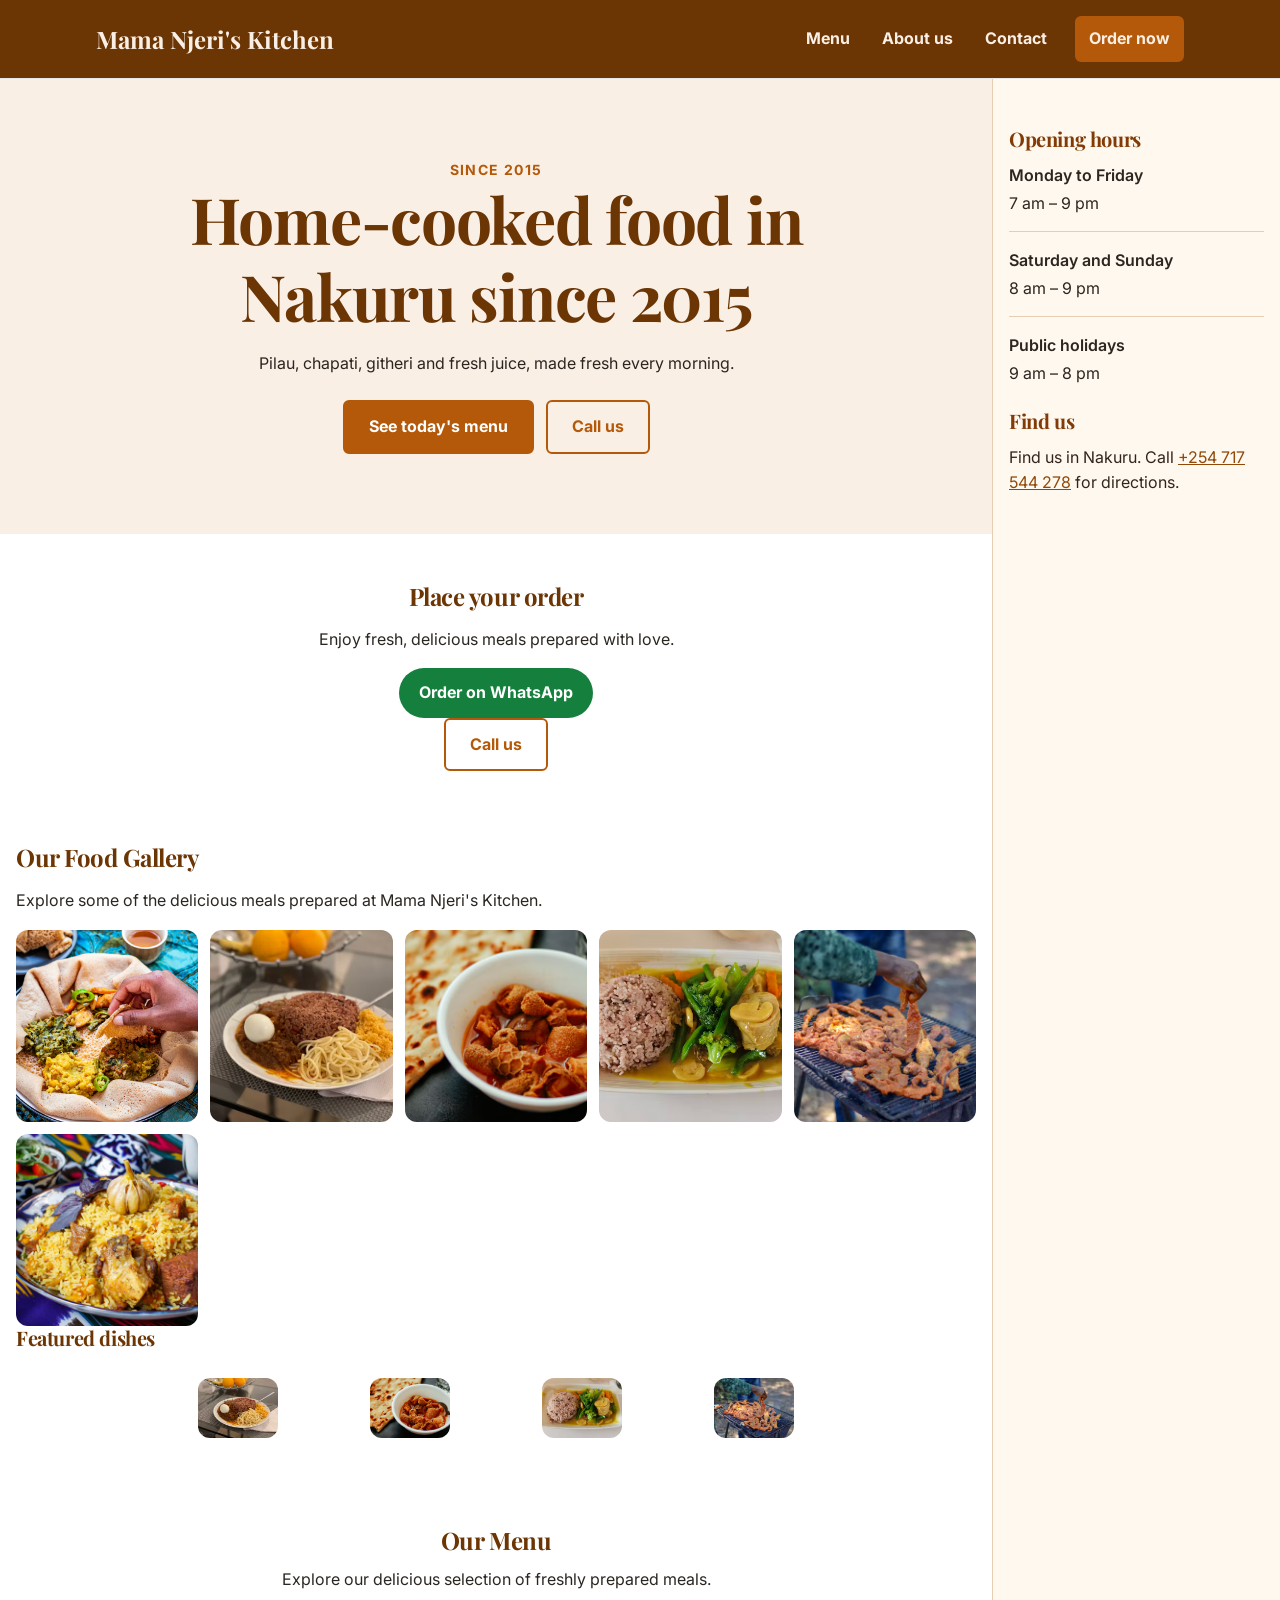
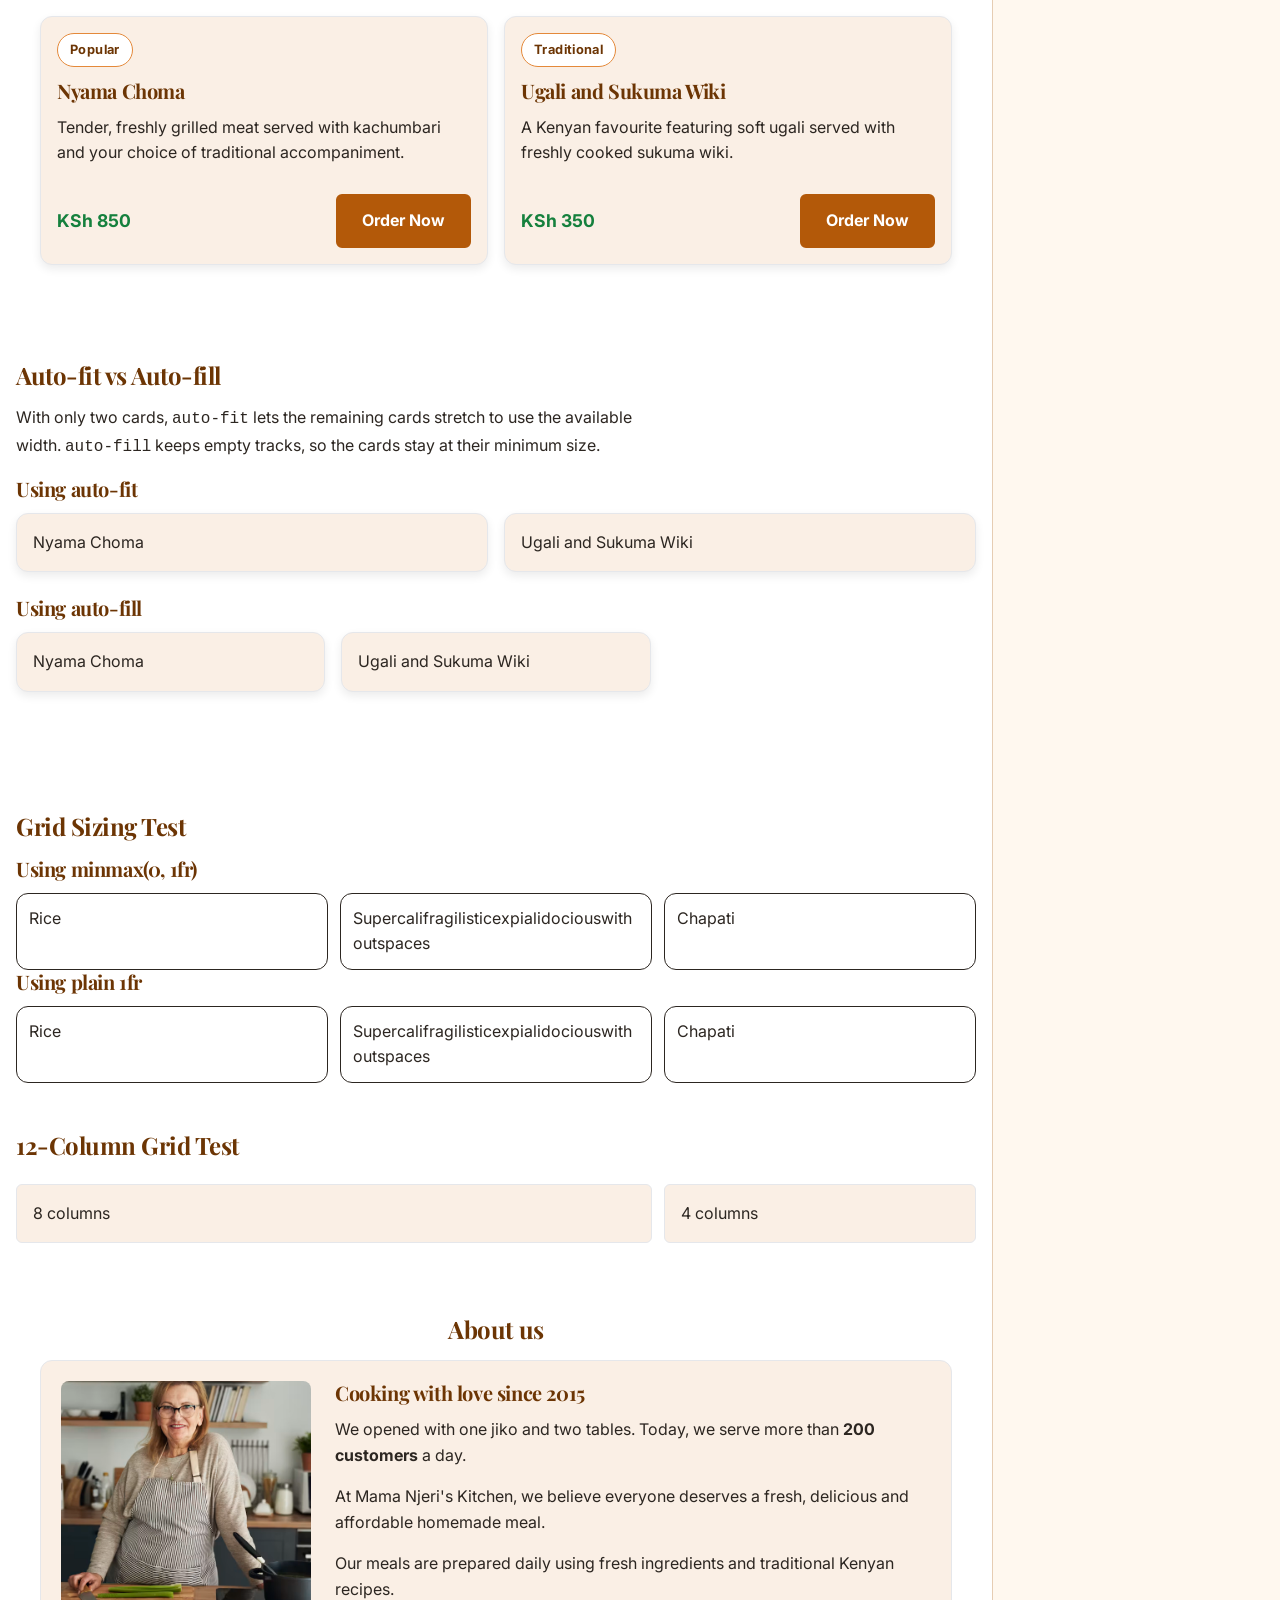
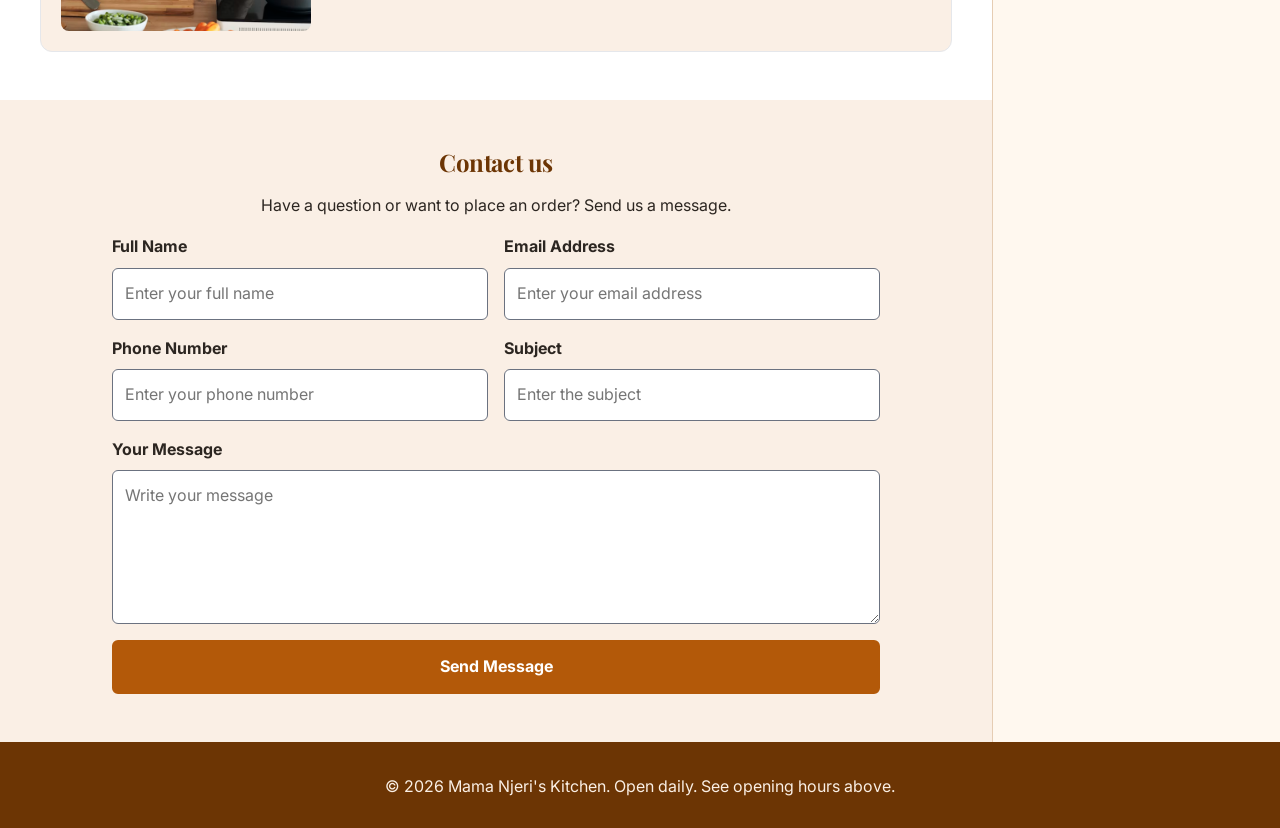
==== commit 454b8478: "Complete responsive restaurant page" ====
--- a/index.html
+++ b/index.html
@@ -134,6 +134,39 @@
             />
           </figure>
         </div>
+
+        <!-- FOUR FIXED-WIDTH THUMBNAILS -->
+        <h3>Featured dishes</h3>
+
+        <div class="thumbnail-row">
+          <figure class="thumbnail">
+            <img
+              src="images/Aplate_Pilau_Rice.avif"
+              alt="A plate of pilau rice"
+            />
+          </figure>
+
+          <figure class="thumbnail">
+            <img
+              src="images/Chapati_SavouryStew.avif"
+              alt="Chapati served with stew"
+            />
+          </figure>
+
+          <figure class="thumbnail">
+            <img
+              src="images/Cooked_Veges_Rice.avif"
+              alt="Vegetables and rice"
+            />
+          </figure>
+
+          <figure class="thumbnail">
+            <img
+              src="images/Traditional_Kenya_Meat.avif"
+              alt="A traditional Kenyan meat dish"
+            />
+          </figure>
+        </div>
       </section>
 
       <!-- MENU SECTION -->
@@ -152,8 +185,8 @@
               <h3>Nyama Choma</h3>
 
               <p>
-                Tender, freshly grilled meat served with kachumbari
-                and your choice of traditional accompaniment.
+                Tender, freshly grilled meat served with kachumbari and your
+                choice of traditional accompaniment.
               </p>
 
               <div class="menu-card-footer">
@@ -169,8 +202,8 @@
               <h3>Ugali and Sukuma Wiki</h3>
 
               <p>
-                A Kenyan favourite featuring soft ugali served
-                with freshly cooked sukuma wiki.
+                A Kenyan favourite featuring soft ugali served with freshly
+                cooked sukuma wiki.
               </p>
 
               <div class="menu-card-footer">
@@ -179,31 +212,34 @@
                 <a href="#contact" class="btn">Order Now</a>
               </div>
             </article>
-
-            <!-- AUTO-FIT VS AUTO-FILL TEST -->
-<section class="container auto-fit-test">
-  <h2>Auto-fit vs Auto-fill</h2>
-
-  <p>
-    With only two cards, <code>auto-fit</code> lets the remaining cards
-    stretch to use the available width. <code>auto-fill</code> keeps
-    empty tracks, so the cards stay at their minimum size.
-  </p>
-
-  <h3>Using auto-fit</h3>
-
-  <div class="card-comparison card-comparison--auto-fit">
-    <article class="comparison-card">Nyama Choma</article>
-    <article class="comparison-card">Ugali and Sukuma Wiki</article>
-  </div>
-
-  <h3>Using auto-fill</h3>
-
-  <div class="card-comparison card-comparison--auto-fill">
-    <article class="comparison-card">Nyama Choma</article>
-    <article class="comparison-card">Ugali and Sukuma Wiki</article>
-  </div>
-</section>
+          </div>
+        </div>
+      </section>
+
+      <!-- AUTO-FIT VS AUTO-FILL TEST -->
+      <section class="container auto-fit-test">
+        <h2>Auto-fit vs Auto-fill</h2>
+
+        <p>
+          With only two cards, <code>auto-fit</code> lets the remaining cards
+          stretch to use the available width. <code>auto-fill</code> keeps empty
+          tracks, so the cards stay at their minimum size.
+        </p>
+
+        <h3>Using auto-fit</h3>
+
+        <div class="card-comparison card-comparison--auto-fit">
+          <article class="comparison-card">Nyama Choma</article>
+          <article class="comparison-card">Ugali and Sukuma Wiki</article>
+        </div>
+
+        <h3>Using auto-fill</h3>
+
+        <div class="card-comparison card-comparison--auto-fill">
+          <article class="comparison-card">Nyama Choma</article>
+          <article class="comparison-card">Ugali and Sukuma Wiki</article>
+        </div>
+      </section>
 
       <!-- GRID SIZING TEST -->
       <section class="container grid-sizing-test">
@@ -283,9 +319,7 @@
         <div class="container">
           <h2>Contact us</h2>
 
-          <p>
-            Have a question or want to place an order? Send us a message.
-          </p>
+          <p>Have a question or want to place an order? Send us a message.</p>
 
           <form class="contact-form">
             <div class="form-group">
@@ -395,4 +429,4 @@
       </div>
     </footer>
   </body>
-</html>+</html>
--- a/styles.css
+++ b/styles.css
@@ -256,17 +256,14 @@
 ========================================= */
 
 .hero {
-  display: flex;
-  align-items: center;
-  justify-content: center;
-
-  min-height: auto;
+  display: grid;
+  place-items: center;
+
   padding: 3rem var(--space-4);
 
   text-align: center;
   background-color: var(--color-primary-tint);
 }
-
 .hero .container {
   display: flex;
   flex-direction: column;
@@ -322,7 +319,8 @@
 }
 
 .button,
-.whatsapp-button {
+.whatsapp-button,
+.btn {
   display: inline-flex;
   justify-content: center;
   align-items: center;
@@ -336,10 +334,6 @@
 
 .button,
 .btn {
-  display: inline-flex;
-  justify-content: center;
-  align-items: center;
-
   padding: var(--space-3) var(--space-6);
 
   color: #fff;
@@ -429,6 +423,44 @@
    7. FOOD GALLERY
 ========================================= */
 
+/* =========================================
+   FOUR FIXED-WIDTH THUMBNAILS
+========================================= */
+
+.thumbnail-row {
+  display: grid;
+
+  /* Four equal columns, each exactly 10rem wide. */
+  grid-template-columns: repeat(4, 10rem);
+
+  /* Centers the four fixed-width columns
+     when there is extra horizontal space. */
+  justify-content: center;
+
+  gap: var(--space-3);
+}
+
+.thumbnail {
+  min-width: 0;
+  overflow: hidden;
+
+  border-radius: var(--card-radius);
+}
+
+.thumbnail img {
+  display: block;
+
+  width: 100%;
+  height: 100%;
+
+  object-fit: cover;
+}
+@media (max-width: 48rem) {
+  .thumbnail-row {
+    grid-template-columns: repeat(2, 10rem);
+  }
+}
+
 .gallery-section {
   padding-block: var(--space-6);
 }
@@ -465,20 +497,23 @@
 }
 
 /* =========================================
-   8. MENU SECTION AND LAYOUT
-========================================= */
-
+   8. MENU SECTION AND CARDS
+========================================= */
+
+.align-self-start {
+  align-self: start;
+}
 #menu {
   padding: var(--section-spacing) var(--space-4);
 }
 
-.menu-section > .container > h2 {
+.menu-section > .container > h2,
+.menu-section > .container > p {
   text-align: center;
 }
 
 .menu-section > .container > p {
   margin-inline: auto;
-  text-align: center;
 }
 
 .menu-heading {
@@ -488,8 +523,10 @@
 .menu-intro {
   margin-bottom: var(--space-6);
 }
+
 .menu-list,
-.card-grid {
+.card-grid,
+.card-comparison {
   display: grid;
 
   /* Safe auto-fit pattern:
@@ -500,40 +537,46 @@
     minmax(min(16rem, 100%), 1fr)
   );
 
-  grid-auto-rows: minmax(10rem, auto);
-
   align-items: stretch;
   gap: var(--space-4);
 
   min-width: 0;
 }
 
-/* =========================================
-   9. MENU CARD DESIGN
-========================================= */
+.menu-list,
+.card-grid {
+  grid-auto-rows: minmax(10rem, auto);
+}
+
+.card-comparison {
+  margin-bottom: var(--space-6);
+}
+
+.menu-card,
+.comparison-card {
+  min-width: 0;
+  padding: var(--space-4);
+
+  color: var(--color-text);
+  background-color: var(--color-primary-tint);
+
+  border: 1px solid var(--card-border);
+  border-radius: var(--card-radius);
+
+  box-shadow: var(--card-shadow);
+
+  overflow-wrap: anywhere;
+
+  transition:
+    transform 200ms ease-out,
+    box-shadow 200ms ease-out;
+}
 
 .menu-card {
   display: flex;
   flex-direction: column;
 
   height: 100%;
-  min-width: 0;
-
-  padding: var(--space-4);
-
-  color: var(--color-text);
-  background-color: var(--color-primary-tint);
-
-  border: 1px solid var(--card-border);
-  border-radius: var(--card-radius);
-
-  box-shadow: var(--card-shadow);
-
-  overflow-wrap: anywhere;
-
-  transition:
-    transform 200ms ease-out,
-    box-shadow 200ms ease-out;
 }
 
 .menu-tag {
@@ -596,7 +639,7 @@
 }
 
 .featured-card {
-  grid-column: span 1;
+  grid-column: auto;
 }
 
 @media (hover: hover) {
@@ -608,7 +651,7 @@
 }
 
 /* =========================================
-   10. SIDEBAR: OPENING HOURS AND LOCATION
+   9. SIDEBAR: HOURS AND LOCATION
 ========================================= */
 
 .sidebar {
@@ -657,20 +700,8 @@
   line-height: 1.5;
 }
 
-@media (min-width: 64rem) {
-  .sidebar {
-    padding: var(--section-spacing) var(--space-4);
-    border-top: 0;
-    border-left: 1px solid #e6cdb3;
-  }
-
-  .sidebar .container {
-    width: 100%;
-  }
-}
-
-/* =========================================
-   11. ABOUT SECTION
+/* =========================================
+   10. ABOUT SECTION
 ========================================= */
 
 .about-section {
@@ -722,7 +753,7 @@
 }
 
 /* =========================================
-   12. CONTACT SECTION AND FORM
+   11. CONTACT SECTION AND FORM
 ========================================= */
 
 #contact {
@@ -730,13 +761,13 @@
   background-color: var(--color-primary-tint);
 }
 
-#contact h2 {
+#contact h2,
+#contact > .container > p {
   text-align: center;
 }
 
 #contact > .container > p {
   margin-inline: auto;
-  text-align: center;
 }
 
 .contact-form {
@@ -830,7 +861,7 @@
 }
 
 /* =========================================
-   13. FOOTER
+   12. FOOTER
 ========================================= */
 
 .site-footer {
@@ -847,7 +878,7 @@
 }
 
 /* =========================================
-   14. UTILITY CLASSES
+   13. UTILITY CLASSES
 ========================================= */
 
 .is-hidden {
@@ -871,10 +902,11 @@
 }
 
 /* =========================================
-   15. GRID TESTS
-========================================= */
-
-.grid-sizing-test {
+   14. GRID TESTS
+========================================= */
+
+.grid-sizing-test,
+.auto-fit-test {
   padding-block: var(--section-spacing);
 }
 
@@ -934,26 +966,7 @@
   grid-column: span 4;
 }
 
-/* =========================================
-   AUTO-FIT VS AUTO-FILL COMPARISON
-========================================= */
-
-.auto-fit-test {
-  padding-block: var(--section-spacing);
-}
-
-.card-comparison {
-  display: grid;
-
-  grid-template-columns: repeat(
-    auto-fit,
-    minmax(min(16rem, 100%), 1fr)
-  );
-
-  gap: var(--space-4);
-  margin-bottom: var(--space-6);
-}
-
+/* Auto-fill retains empty tracks, while auto-fit collapses them. */
 .card-comparison--auto-fill {
   grid-template-columns: repeat(
     auto-fill,
@@ -962,28 +975,18 @@
 }
 
 .comparison-card {
-  min-width: 0;
   padding: var(--space-4);
-
-  background-color: var(--color-primary-tint);
-
-  border: 1px solid var(--card-border);
-  border-radius: var(--card-radius);
-
-  box-shadow: var(--card-shadow);
-
-  overflow-wrap: anywhere;
-}
-
-/* =========================================
-   16. RESPONSIVE DESIGN
+}
+
+/* =========================================
+   15. RESPONSIVE DESIGN
 ========================================= */
 
 @media (max-width: 30rem) {
   .gallery-grid {
     grid-auto-rows: 10rem;
   }
-}
+
   .grid-12-test {
     grid-template-columns: repeat(4, minmax(0, 1fr));
   }
@@ -1025,6 +1028,11 @@
     padding: var(--card-padding);
   }
 }
+
+@media (min-width: 48rem) {
+  .site-header {
+    padding: var(--space-4) var(--space-6);
+  }
 
   .site-header .container {
     flex-direction: row;
@@ -1073,21 +1081,22 @@
 }
 
 @media (min-width: 64rem) {
-  .menu-list,
-  .card-grid {
-    grid-template-columns: repeat(3, minmax(0, 1fr));
-  }
-
-  .featured-card {
-  grid-column: auto;
-}
   .hero {
     padding-block: 5rem;
   }
-}
-
-/* =========================================
-   17. PRINT STYLES
+
+  .sidebar {
+    border-top: 0;
+    border-left: 1px solid #e6cdb3;
+  }
+
+  .sidebar .container {
+    width: 100%;
+  }
+}
+
+/* =========================================
+   16. PRINT STYLES
 ========================================= */
 
 @media print {
@@ -1114,7 +1123,7 @@
 }
 
 /* =========================================
-   18. REDUCED MOTION
+   17. REDUCED MOTION
 ========================================= */
 
 @media (prefers-reduced-motion: reduce) {
